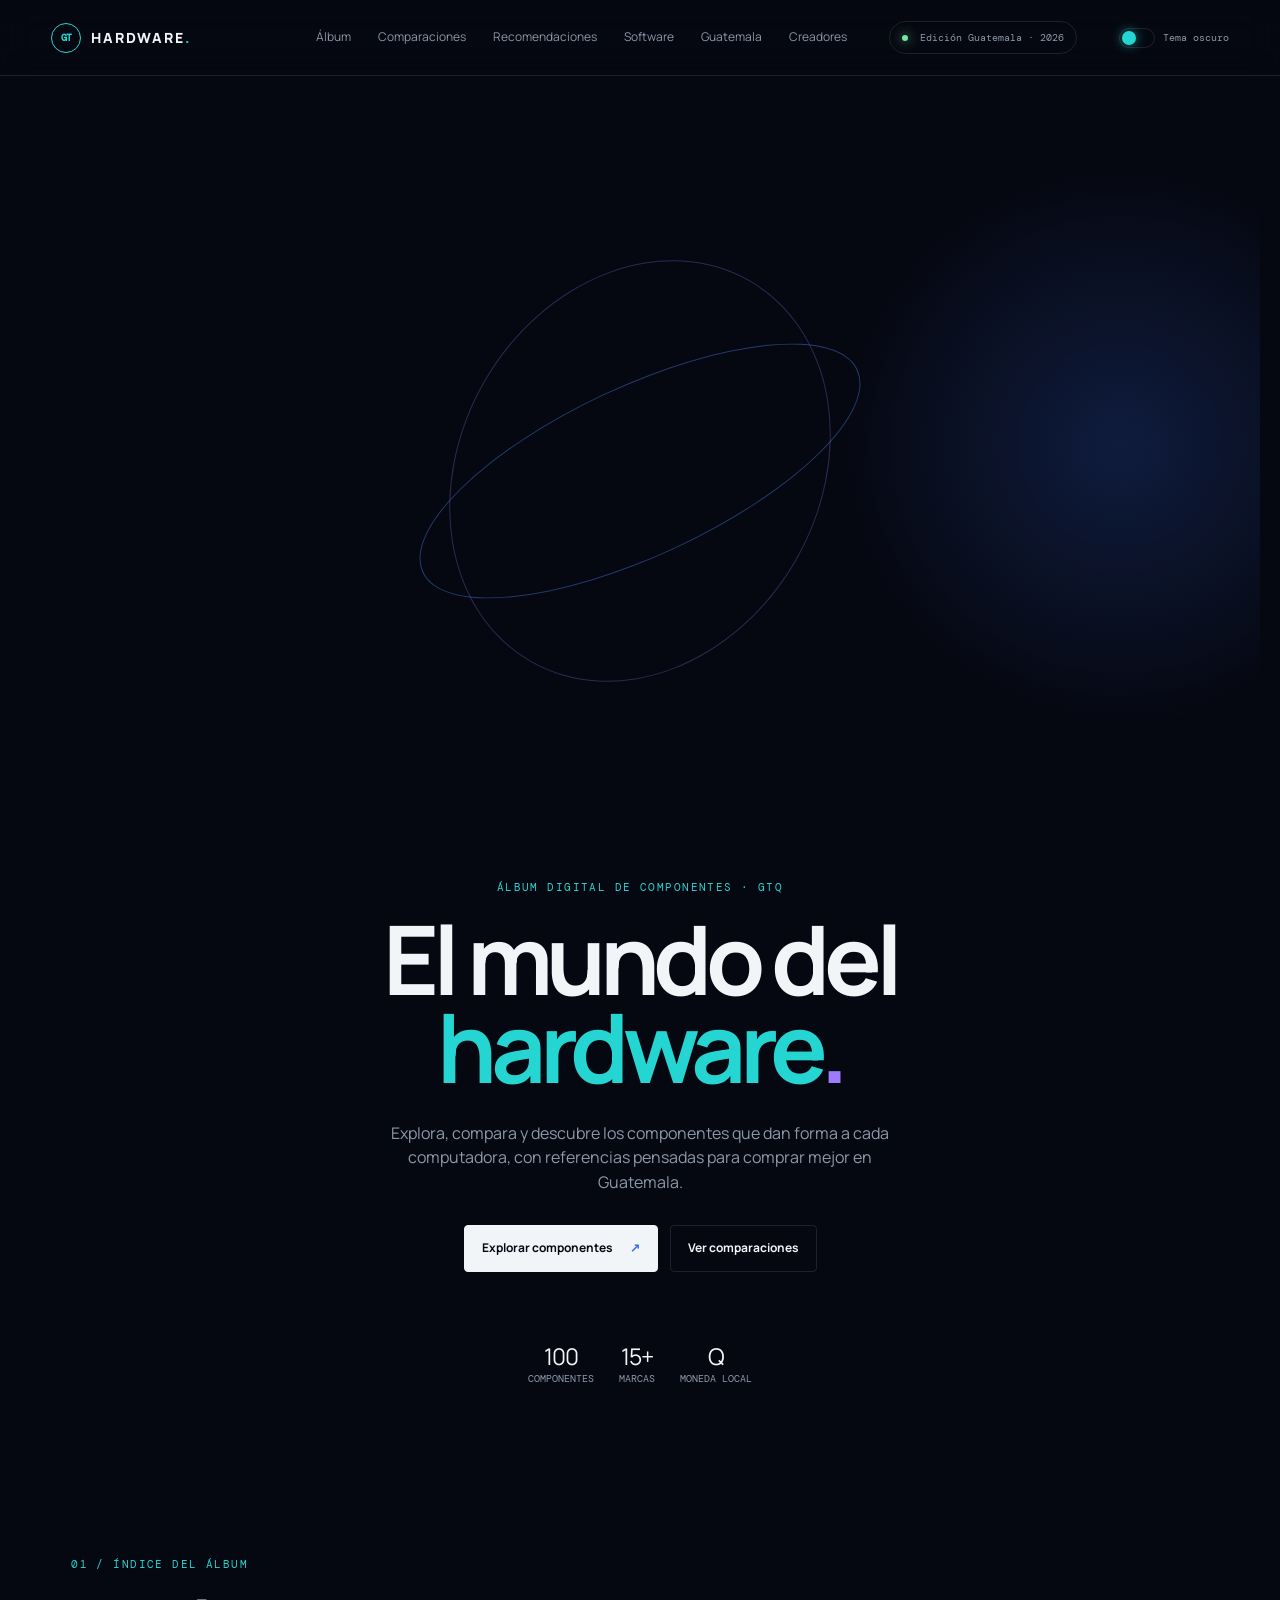
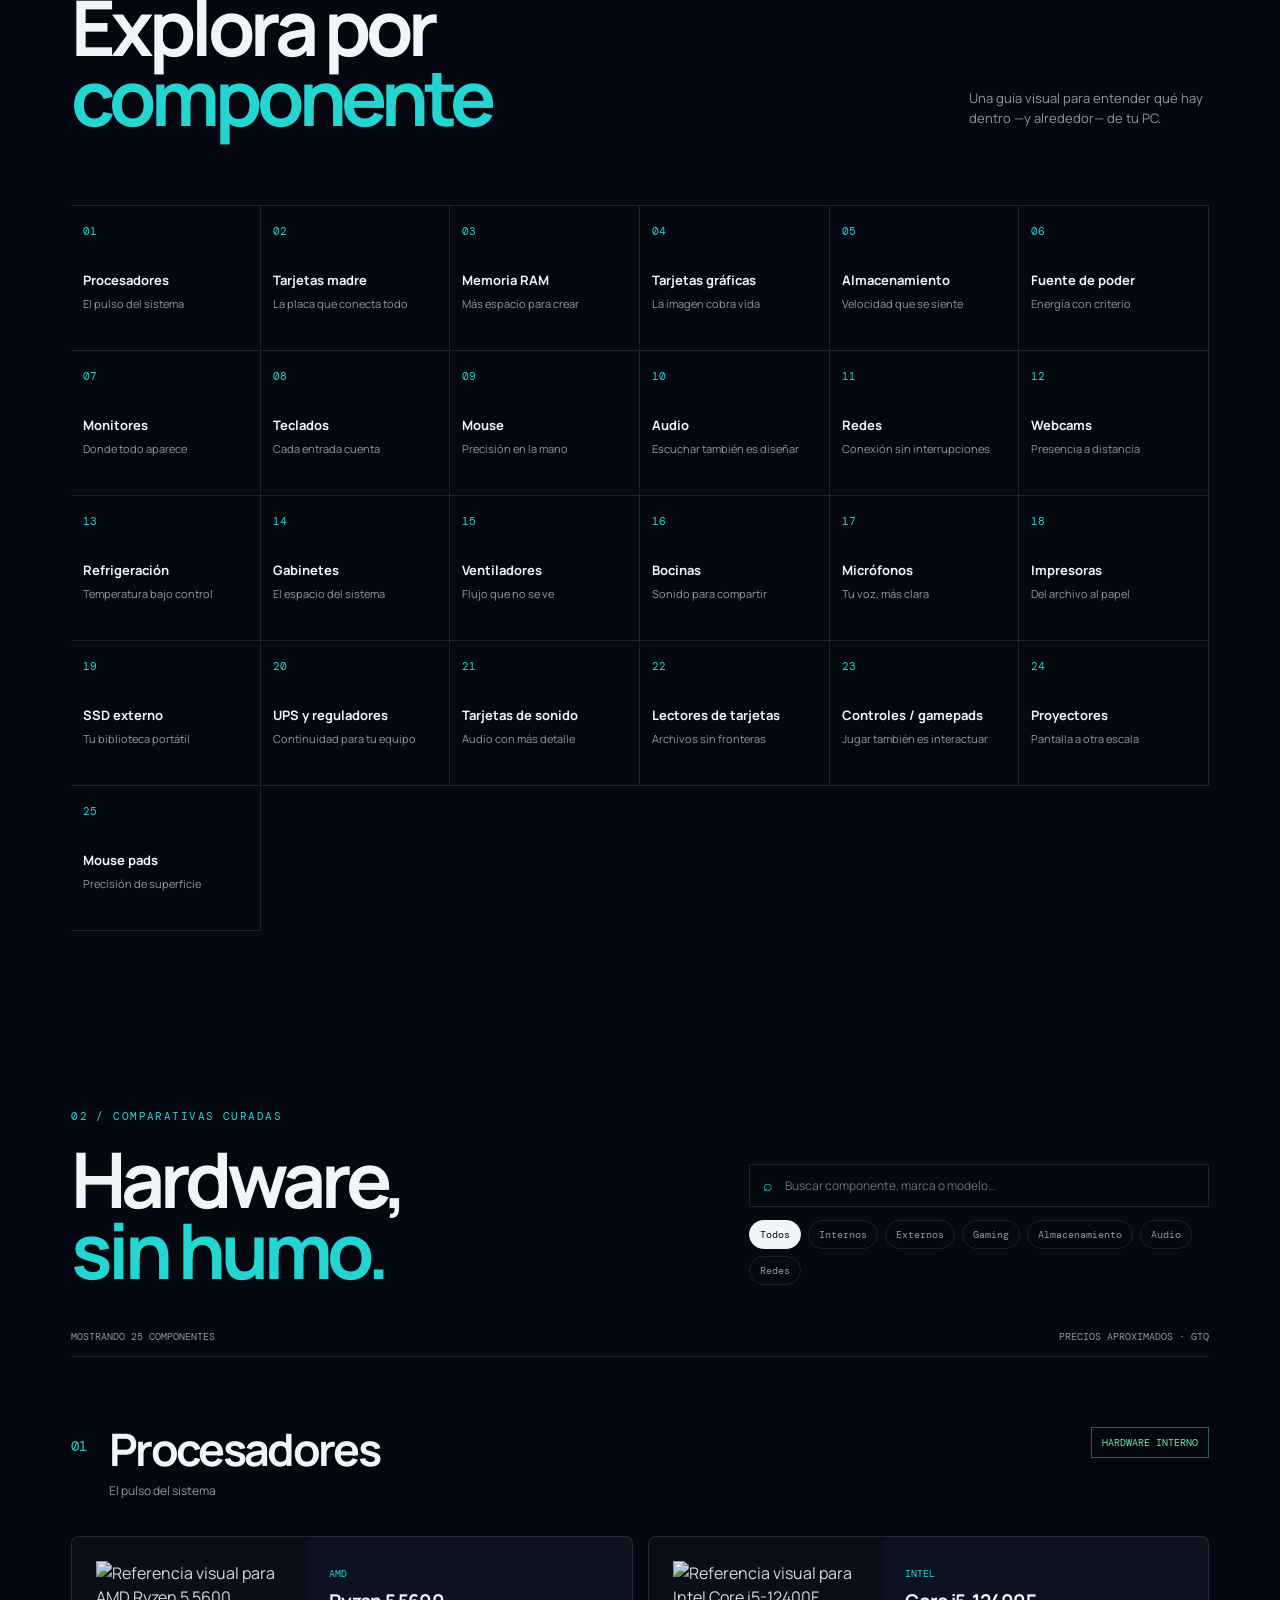
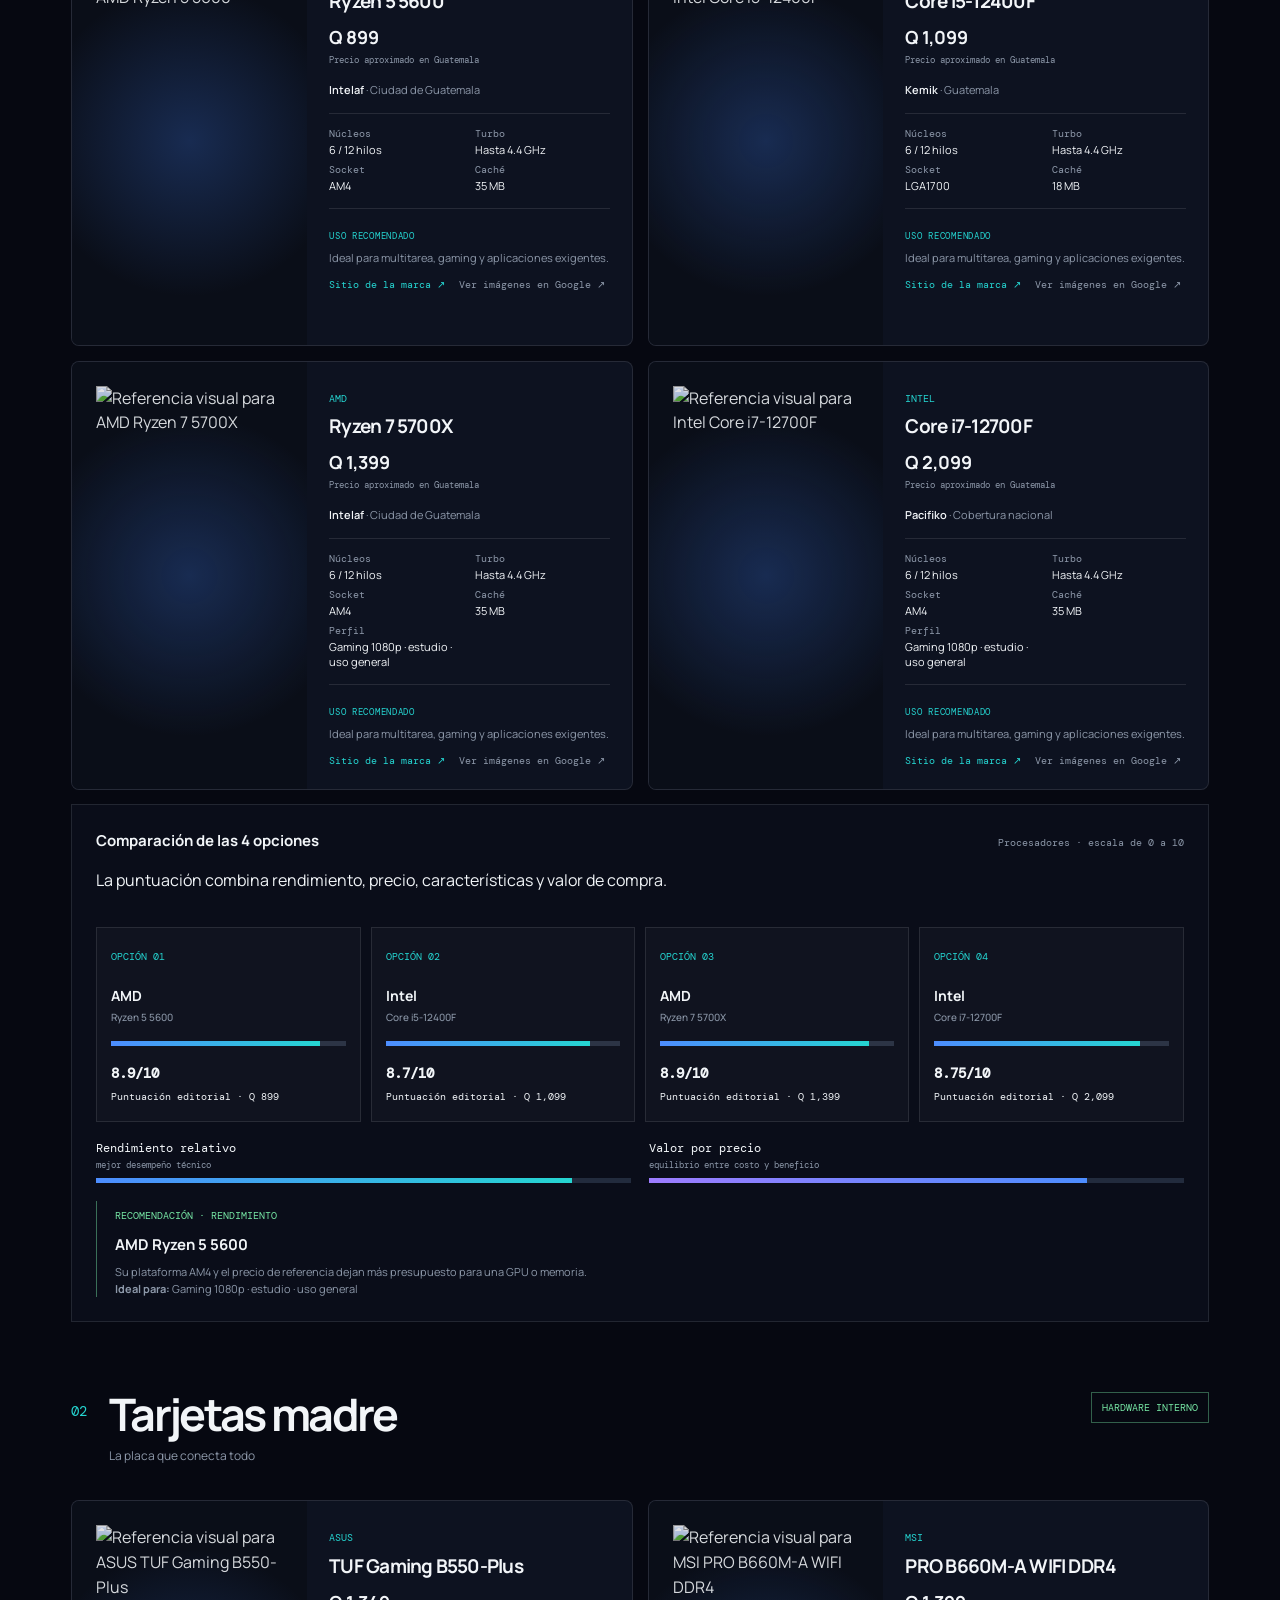
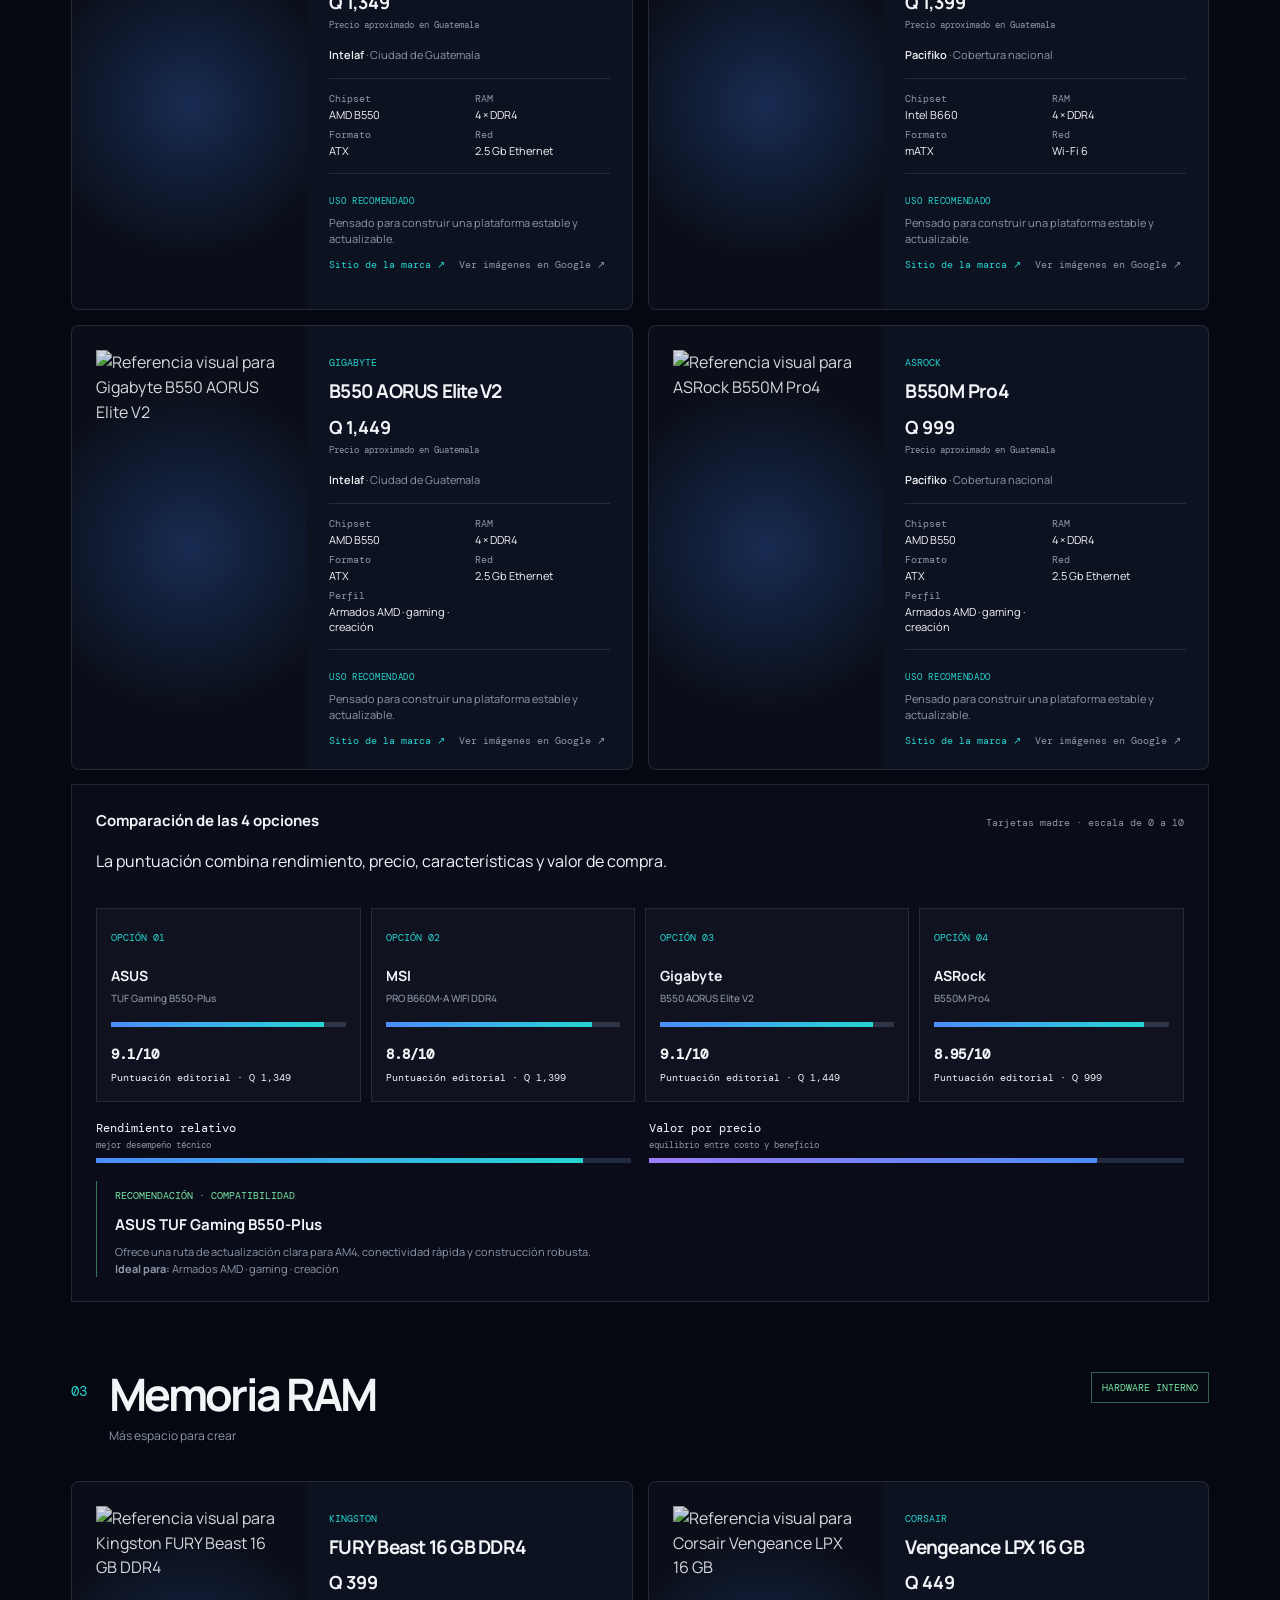
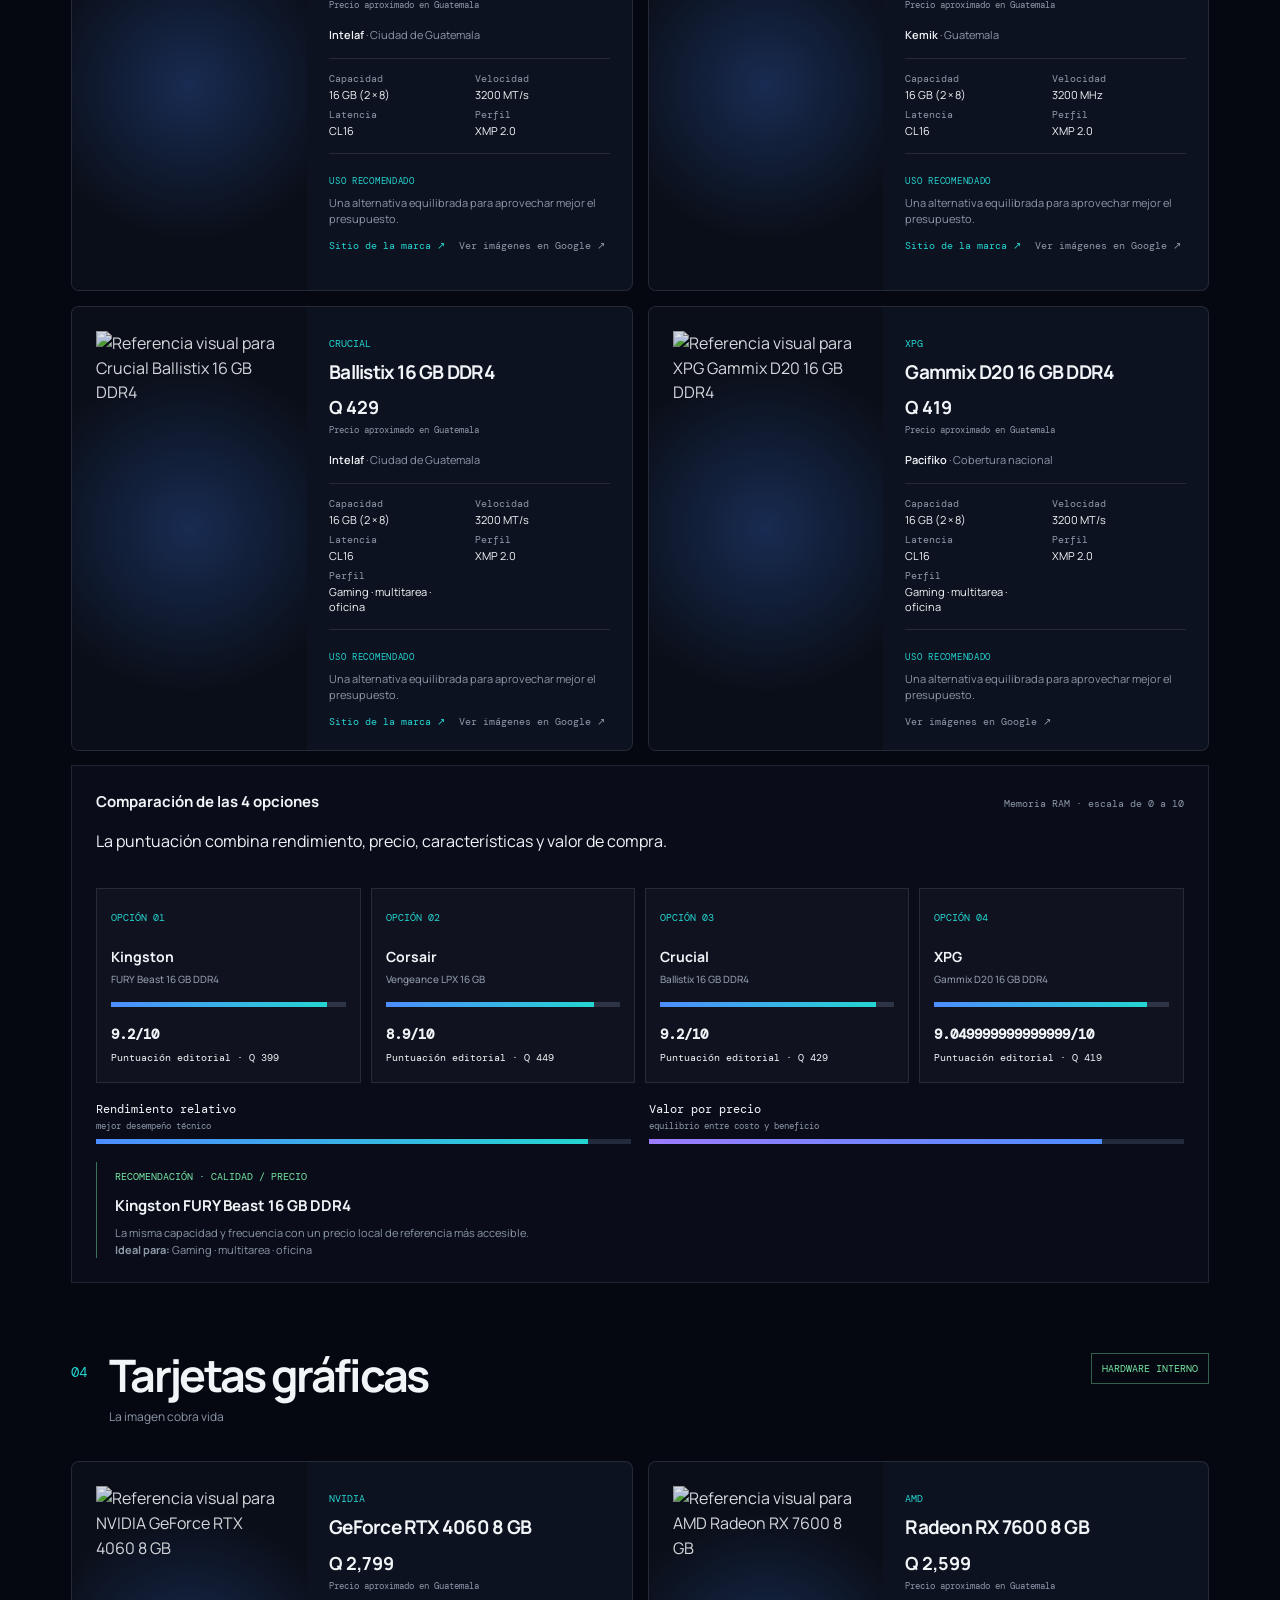
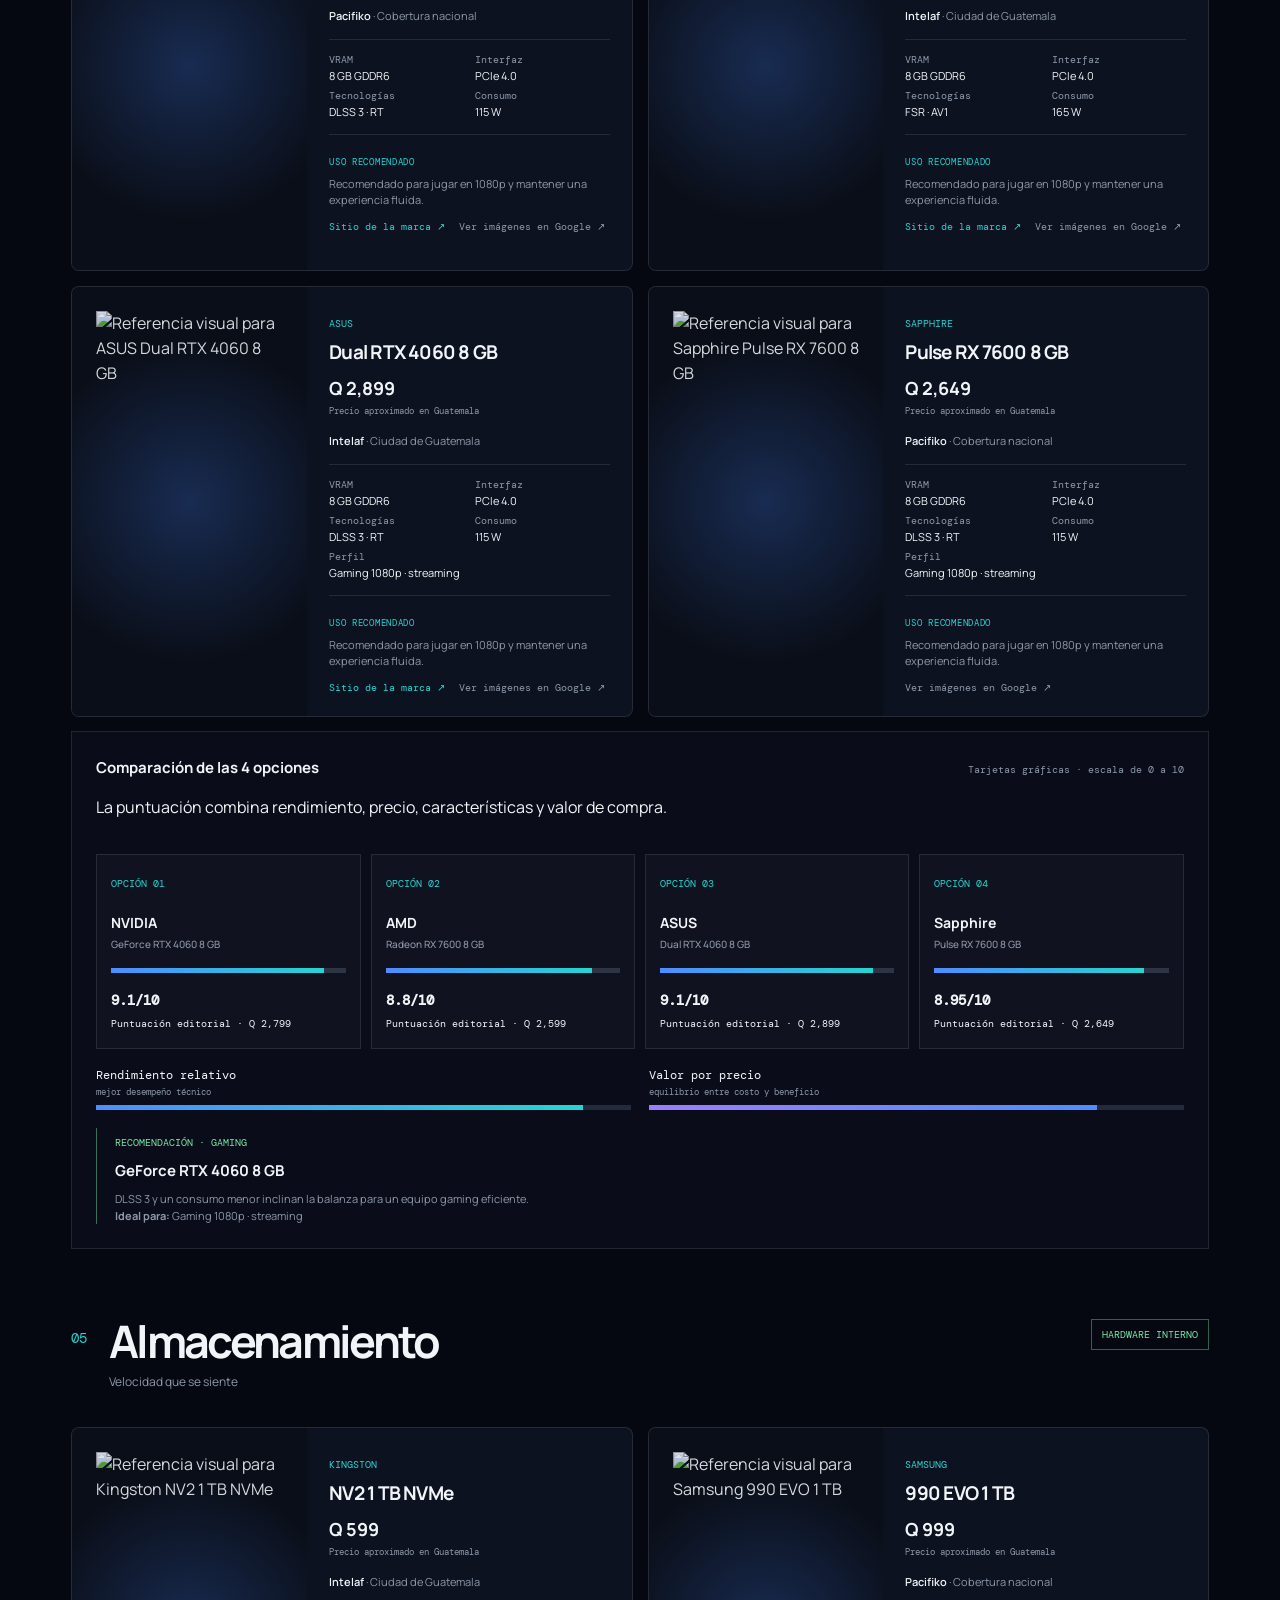
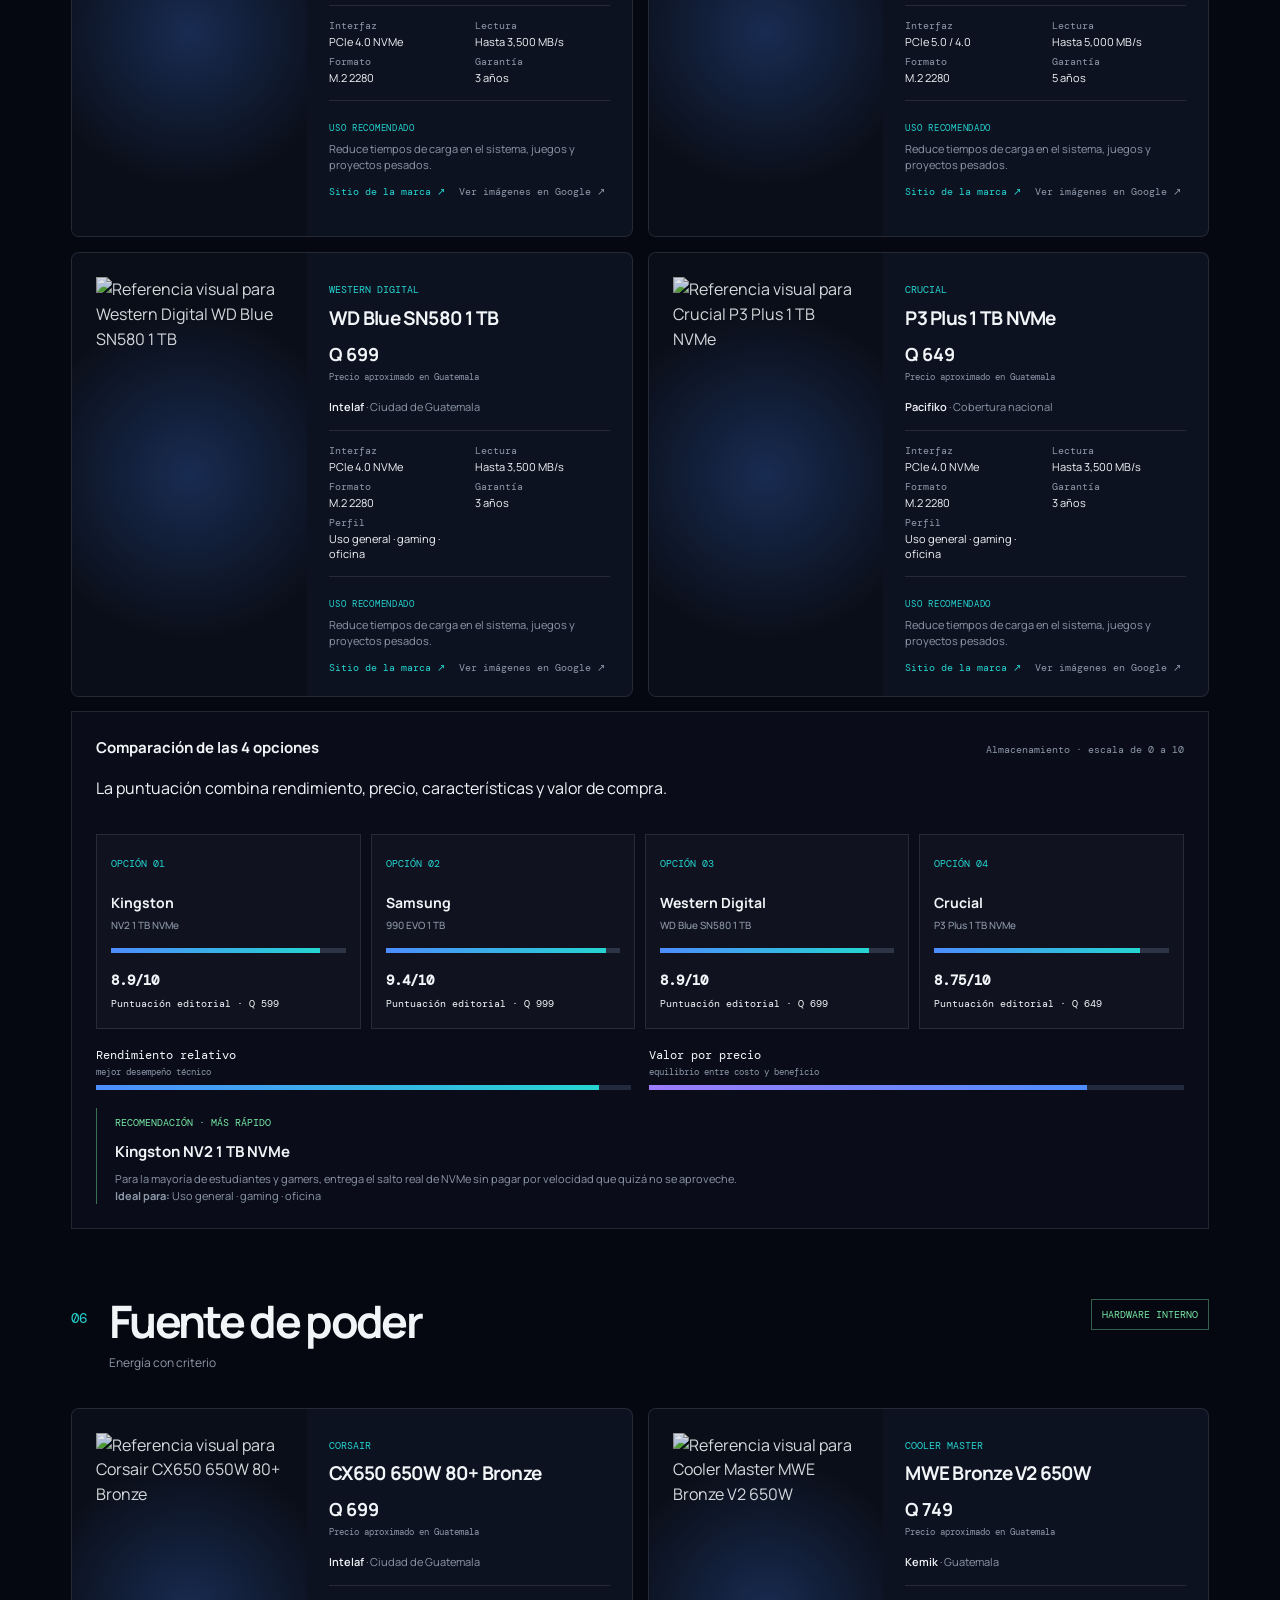
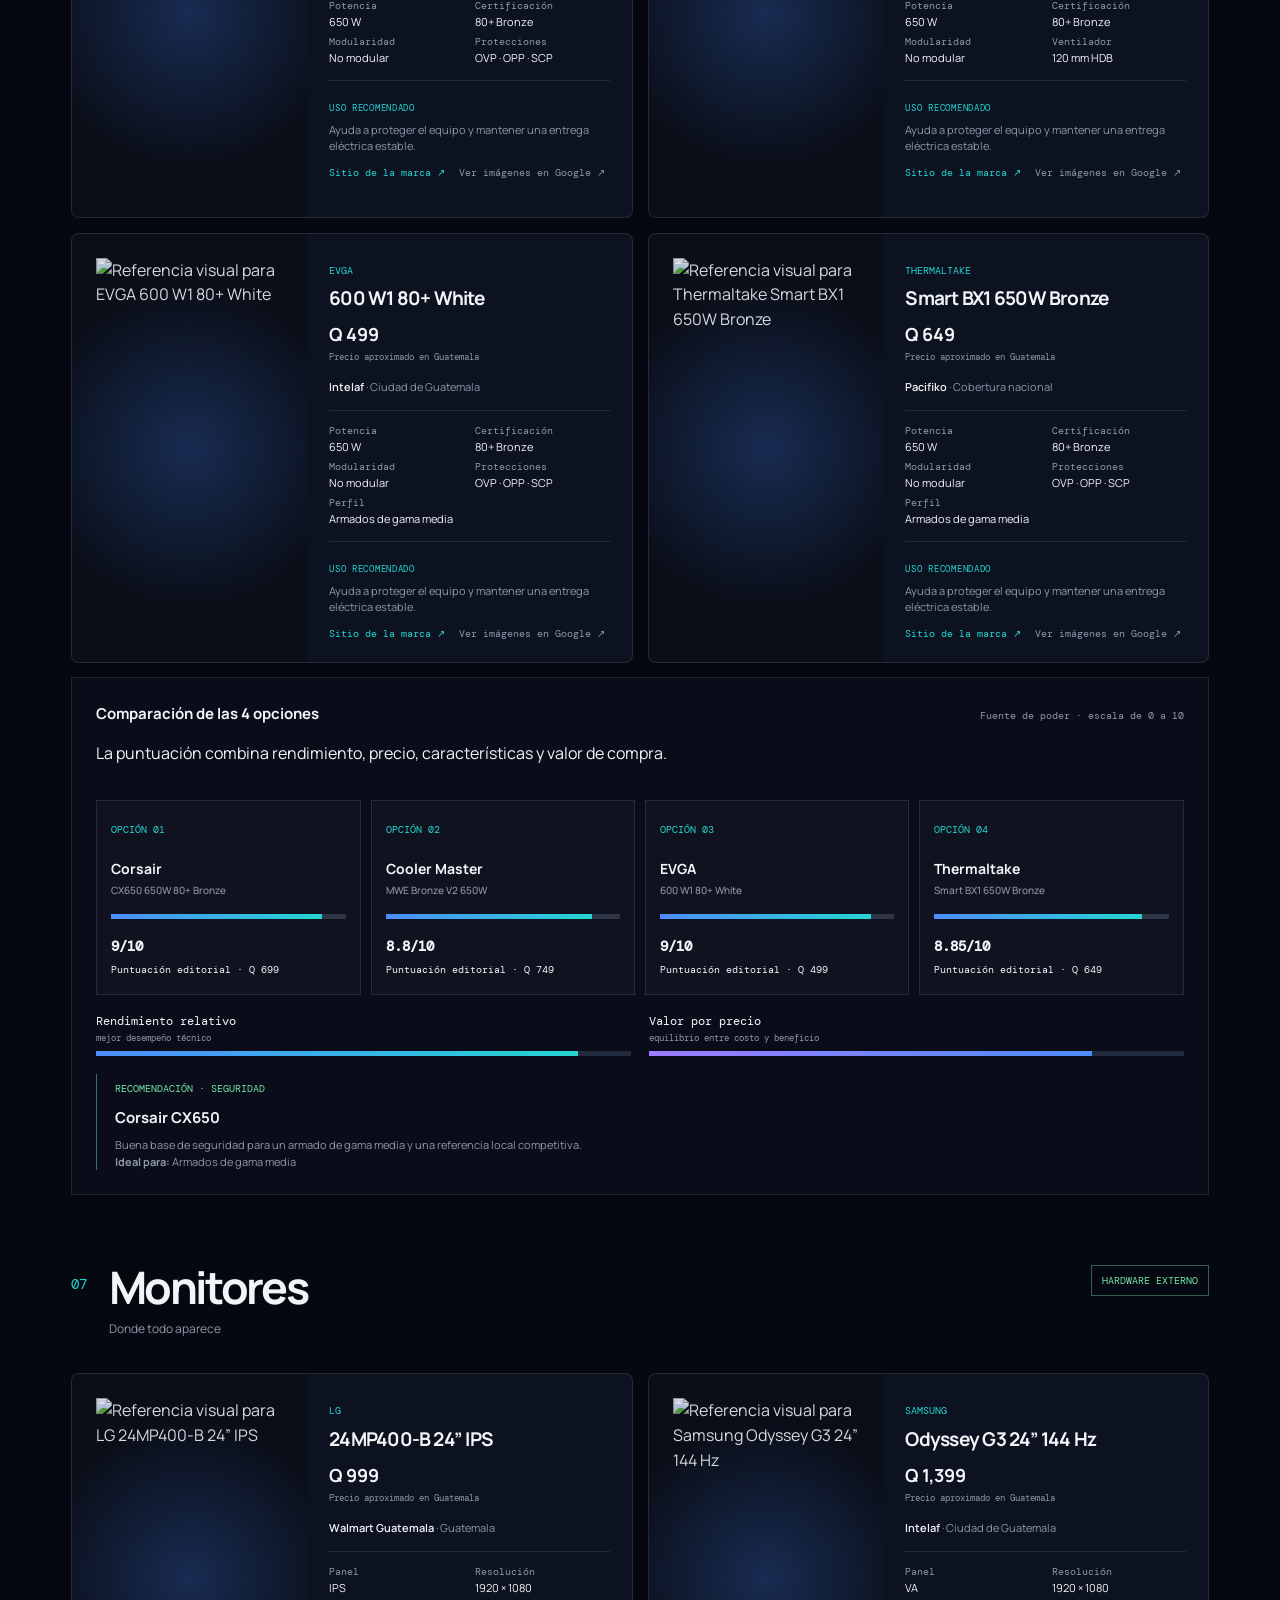
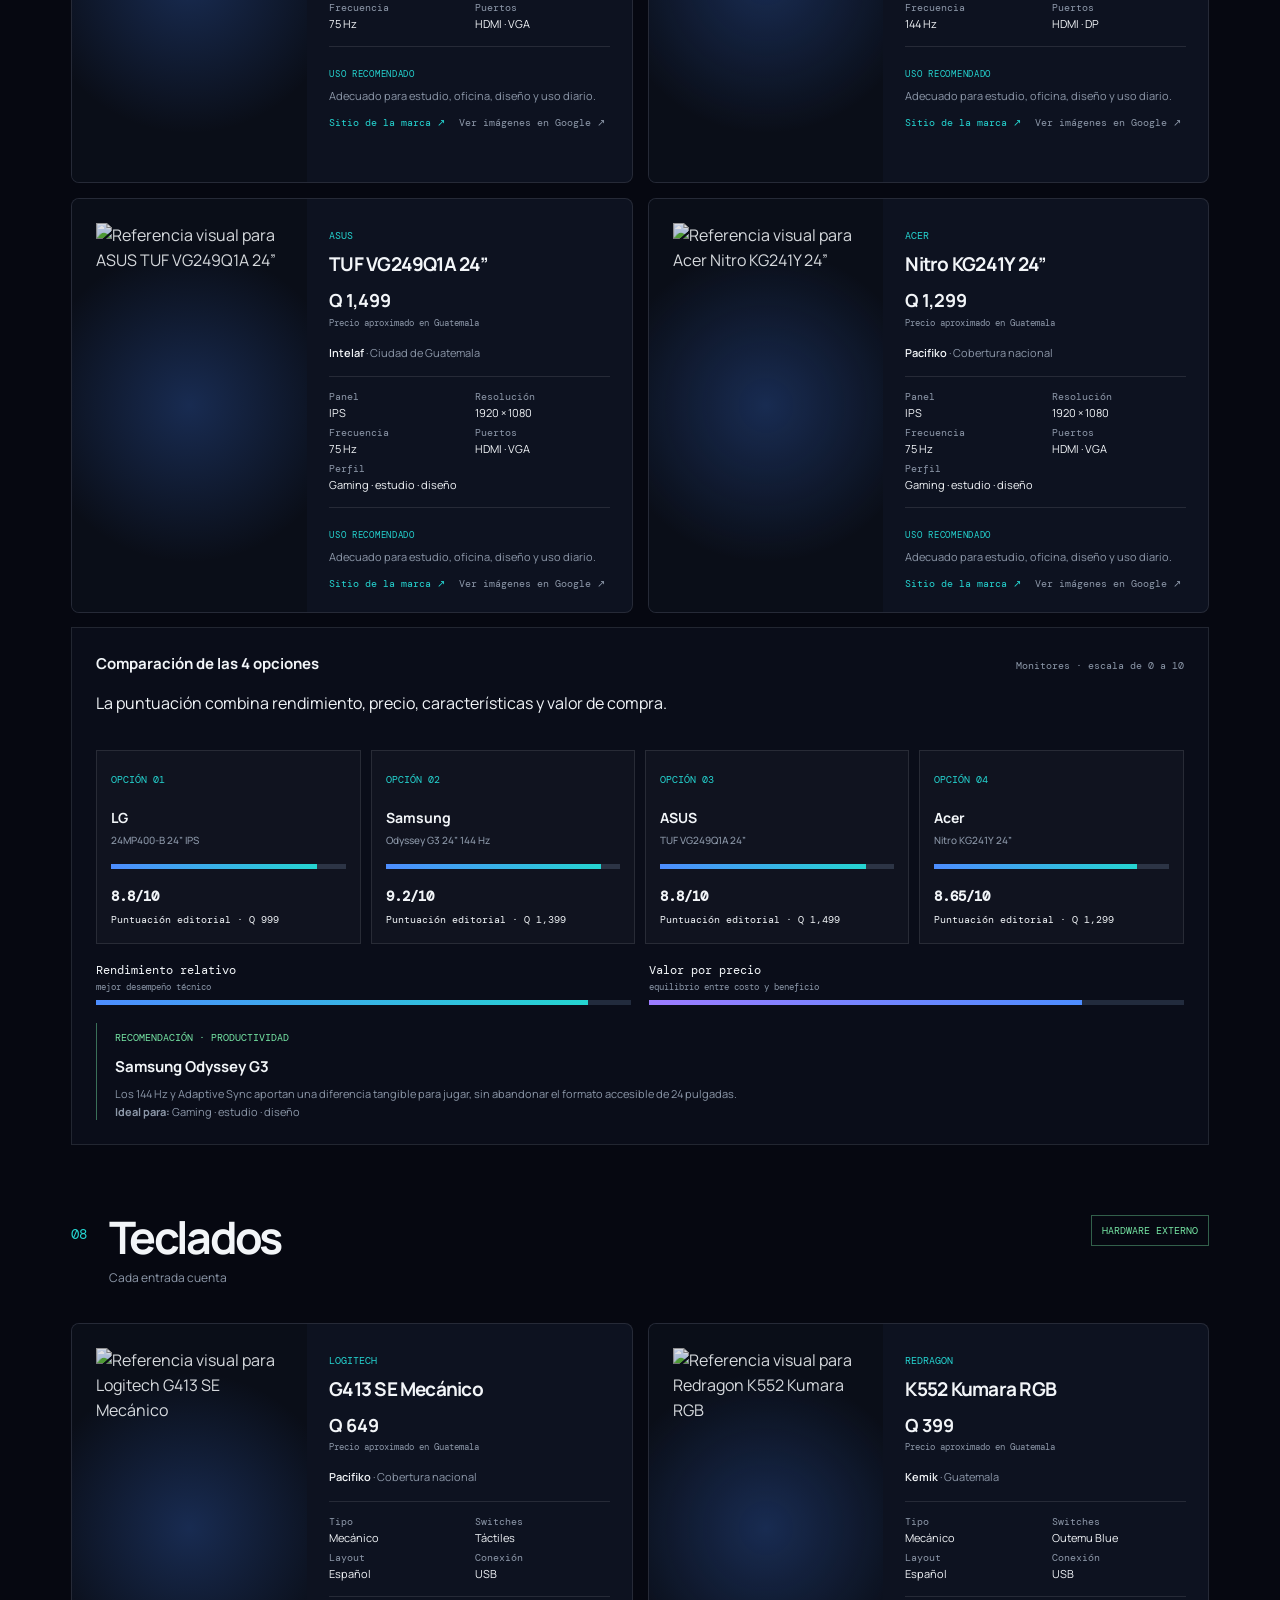
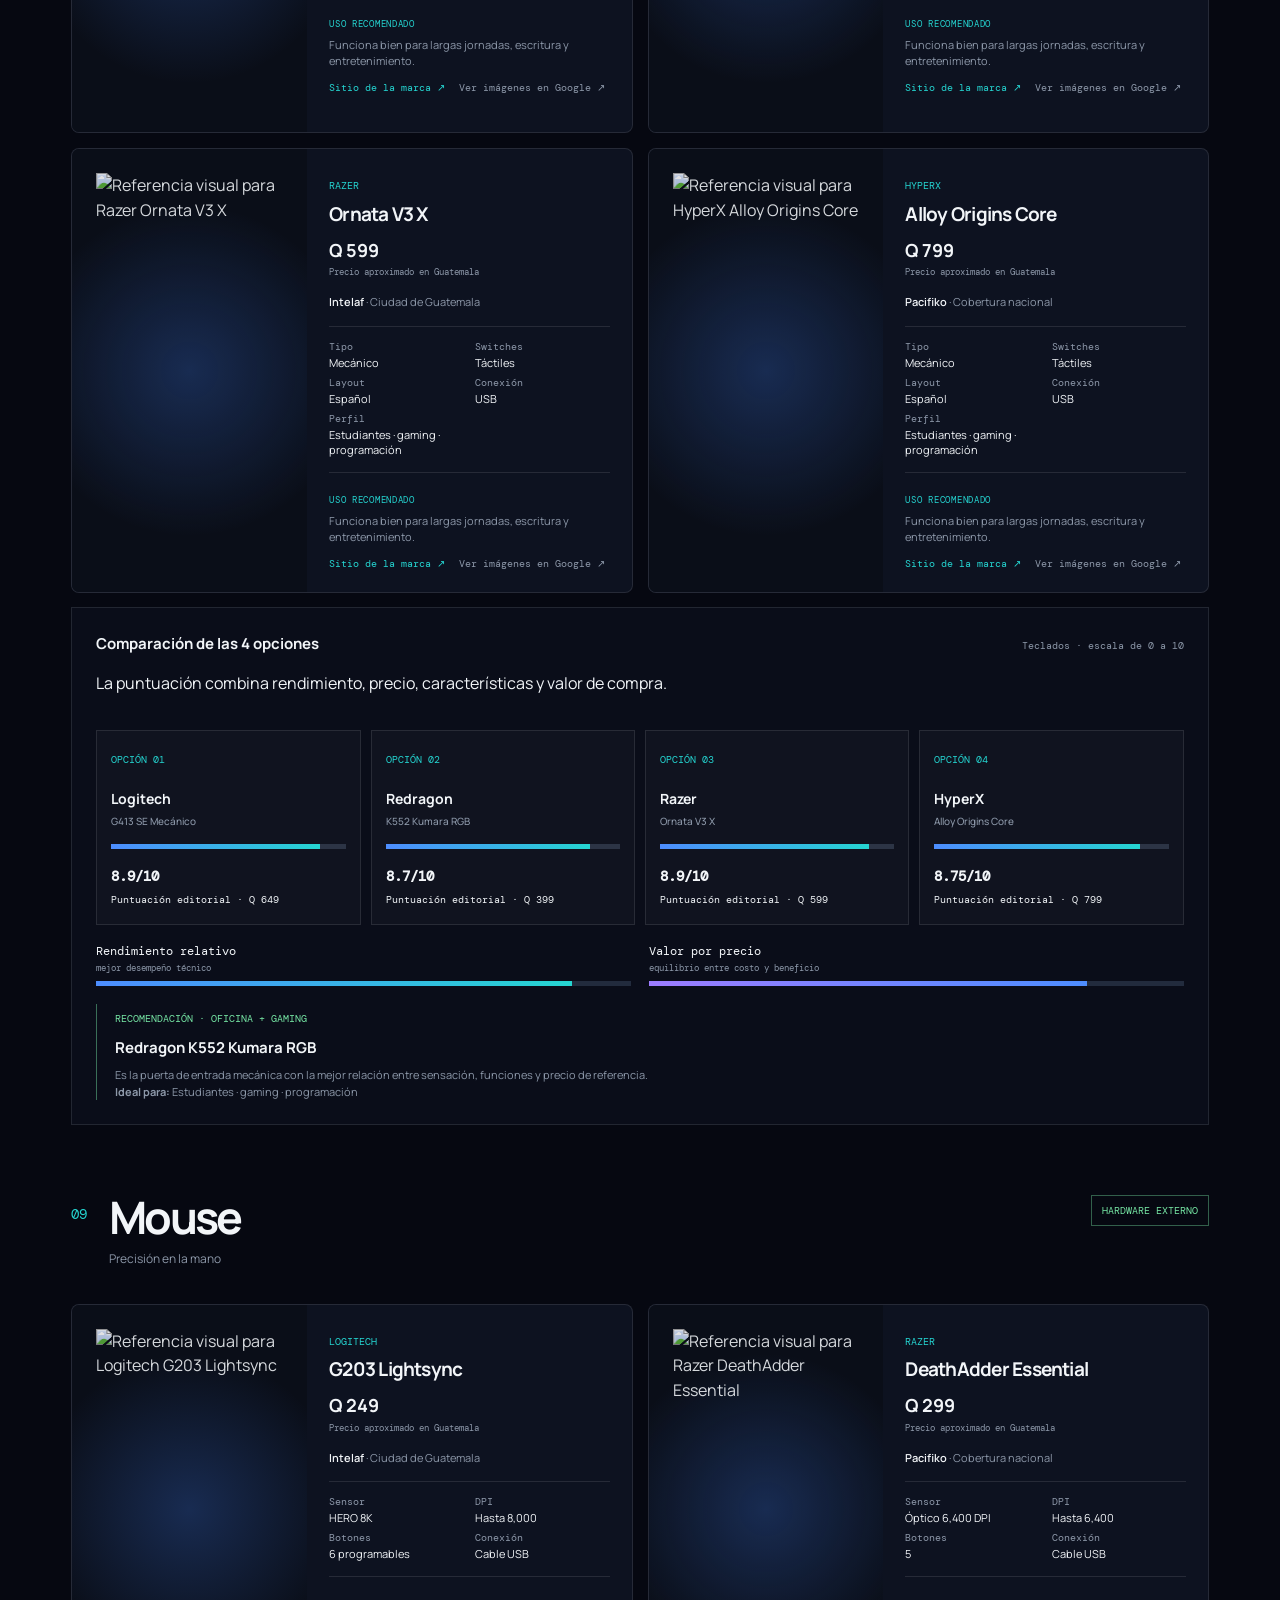
==== index.html @ 9d095ef2 "Initial Hardware GT album" ====
<!doctype html>
<html lang="es-GT">
  <head>
    <meta charset="utf-8" />
    <meta name="viewport" content="width=device-width, initial-scale=1" />
    <meta
      name="description"
      content="Álbum digital de componentes de hardware comparados para el mercado guatemalteco."
    />
    <title>Hardware GT — Álbum digital</title>
    <link rel="preconnect" href="https://fonts.googleapis.com" />
    <link rel="preconnect" href="https://fonts.gstatic.com" crossorigin />
    <link
      href="https://fonts.googleapis.com/css2?family=DM+Mono:wght@400;500&family=Manrope:wght@400;500;600;700;800&display=swap"
      rel="stylesheet"
    />
    <link rel="stylesheet" href="css/styles.css" />
    <link rel="stylesheet" href="css/theme-motion.css" />
    <link rel="stylesheet" href="css/software.css" />
  </head>
  <body>
    <div class="reading-progress" id="reading-progress"></div>
    <header class="site-header">
      <a class="brand" href="#inicio" aria-label="Hardware GT, ir al inicio"
        ><span class="brand-mark">GT</span
        ><span>HARDWARE<span class="brand-accent">.</span></span></a
      >
      <nav class="desktop-nav" aria-label="Navegación principal">
        <a href="#album">Álbum</a><a href="#comparaciones">Comparaciones</a
        ><a href="#recomendaciones">Recomendaciones</a
        ><a href="#software">Software</a><a href="#guatemala">Guatemala</a
        ><a href="#creadores">Creadores</a>
      </nav>
      <button
        class="menu-toggle"
        id="menu-toggle"
        aria-expanded="false"
        aria-controls="mobile-nav"
      >
        Menú <span>☰</span>
      </button>
      <div class="edition-pill">
        <span class="status-dot"></span> Edición Guatemala · 2026
      </div>
      <button
        class="theme-switch"
        id="theme-switch"
        type="button"
        aria-pressed="false"
        aria-label="Cambiar a tema claro"
      >
        <span class="switch-track"><span class="switch-knob"></span></span
        ><span class="switch-label">Tema oscuro</span>
      </button>
    </header>
    <nav class="mobile-nav" id="mobile-nav" aria-label="Navegación móvil">
      <a href="#album">Álbum</a><a href="#comparaciones">Comparaciones</a
      ><a href="#recomendaciones">Recomendaciones</a
      ><a href="#software">Software</a><a href="#guatemala">Guatemala</a
      ><a href="#creadores">Creadores</a>
    </nav>

    <main id="inicio">
      <section class="hero section-shell">
        <div class="hero-copy reveal">
          <p class="eyebrow">Álbum digital de componentes · GTQ</p>
          <h1>
            El mundo del<br /><em>hardware</em><span class="hero-dot">.</span>
          </h1>
          <p class="hero-lede">
            Explora, compara y descubre los componentes que dan forma a cada
            computadora, con referencias pensadas para comprar mejor en
            Guatemala.
          </p>
          <div class="hero-actions">
            <a class="button button-primary" href="#album"
              >Explorar componentes <span>↗</span></a
            ><a class="button button-quiet" href="#comparaciones"
              >Ver comparaciones</a
            >
          </div>
          <div class="hero-meta">
            <span><strong>100</strong> componentes</span
            ><span><strong>15+</strong> marcas</span
            ><span><strong>Q</strong> moneda local</span>
          </div>
        </div>
        <div
          class="hero-visual reveal reveal-delay"
          aria-label="Composición visual de componentes de computadora"
        >
          <div class="orbit orbit-one"></div>
          <div class="orbit orbit-two"></div>
          <div class="laptop-stage">
            <video
              class="laptop-video"
              autoplay
              muted
              loop
              playsinline
              preload="metadata"
              aria-label="Laptop girando en 360 grados"
            >
              <source src="media/laptop-360.mp4" type="video/mp4" />
              Tu navegador no puede reproducir este video.
            </video>
          </div>
          <div class="floating-tag tag-gpu">GPU <b>RTX 4060</b></div>
          <div class="floating-tag tag-cpu">CPU <b>RYZEN 5</b></div>
          <div class="floating-tag tag-ssd">SSD <b>1 TB NVMe</b></div>
          <div class="hero-cross cross-a">+</div>
          <div class="hero-cross cross-b">+</div>
        </div>
      </section>

      <section class="index-section section-shell" id="album">
        <div class="section-heading reveal">
          <div>
            <p class="eyebrow">01 / Índice del álbum</p>
            <h2>Explora por<br /><em>componente</em></h2>
          </div>
          <p class="section-note">
            Una guía visual para entender qué hay dentro —y alrededor— de tu PC.
          </p>
        </div>
        <div class="category-rail" id="category-rail"></div>
      </section>

      <section class="catalog-section section-shell" id="comparaciones">
        <div class="catalog-top reveal">
          <div>
            <p class="eyebrow">02 / Comparativas curadas</p>
            <h2>Hardware,<br /><em>sin humo.</em></h2>
          </div>
          <div class="catalog-tools">
            <label class="search-box"
              ><span>⌕</span
              ><input
                id="search"
                type="search"
                placeholder="Buscar componente, marca o modelo…"
                aria-label="Buscar componente, marca o modelo"
            /></label>
            <div
              class="filter-row"
              id="filters"
              role="group"
              aria-label="Filtrar componentes"
            ></div>
          </div>
        </div>
        <div class="catalog-status">
          <span id="count">Mostrando 12 componentes</span
          ><span>Precios aproximados · GTQ</span>
        </div>
        <div class="component-list" id="component-list"></div>
      </section>

      <section
        class="recommendations-section section-shell"
        id="recomendaciones"
      >
        <div class="section-heading reveal">
          <div>
            <p class="eyebrow">03 / Veredicto editorial</p>
            <h2>Recomendaciones<br /><em>por categoría.</em></h2>
          </div>
          <p class="section-note">
            Una decisión clara después de revisar rendimiento, precio, uso y
            disponibilidad.
          </p>
        </div>
        <div class="recommendation-grid" id="recommendation-grid"></div>
      </section>

      <section class="guatemala-section section-shell" id="guatemala">
        <div class="guatemala-intro reveal">
          <p class="eyebrow">03 / Comprar local</p>
          <h2>Hardware<br />en <em>Guatemala.</em></h2>
          <p>
            El mejor componente no siempre es el más caro. Compara garantía,
            compatibilidad, envío y existencia antes de tomar una decisión.
          </p>
        </div>
        <div class="store-grid">
          <article class="store-card reveal">
            <span class="store-number">01</span>
            <h3>Intelaf</h3>
            <p>Componentes, periféricos y equipo para armado.</p>
            <div>
              <span>Ciudad de Guatemala</span
              ><a
                href="https://www.intelaf.com/"
                target="_blank"
                rel="noreferrer"
                >Visitar tienda ↗</a
              >
            </div>
          </article>
          <article class="store-card reveal reveal-delay">
            <span class="store-number">02</span>
            <h3>Pacifiko</h3>
            <p>Catálogo amplio, opciones de envío nacional y marketplace.</p>
            <div>
              <span>Cobertura nacional</span
              ><a
                href="https://www.pacifiko.com/"
                target="_blank"
                rel="noreferrer"
                >Visitar tienda ↗</a
              >
            </div>
          </article>
          <article class="store-card reveal">
            <span class="store-number">03</span>
            <h3>Kemik</h3>
            <p>Tecnología, accesorios y opciones para oficina o estudio.</p>
            <div>
              <span>Guatemala</span
              ><a href="https://www.kemik.gt/" target="_blank" rel="noreferrer"
                >Visitar tienda ↗</a
              >
            </div>
          </article>
        </div>
        <p class="source-note">
          Nota editorial: los precios y disponibilidad mostrados son referencias
          aproximadas; pueden cambiar según tienda, fecha, garantía y tipo de
          cambio. Confirma la ficha antes de comprar.
        </p>
      </section>

      <section class="featured-section section-shell">
        <div class="section-heading reveal">
          <div>
            <p class="eyebrow">04 / Selección del álbum</p>
            <h2>Lo que<br /><em>recomendamos.</em></h2>
          </div>
          <p class="section-note">
            Ganadores por equilibrio entre rendimiento, precio, características
            y disponibilidad.
          </p>
        </div>
        <div class="featured-grid" id="featured-grid"></div>
      </section>
      <section class="software-section section-shell" id="software">
        <div class="section-heading reveal">
          <div>
            <p class="eyebrow">05 / La capa invisible</p>
            <h2>Software que<br /><em>hace posible.</em></h2>
          </div>
          <p class="section-note">
            El hardware es el cuerpo. El software define lo que puedes crear con
            él.
          </p>
        </div>
        <div class="software-grid" id="software-grid"></div>
      </section>

      <section class="lesson-section section-shell">
        <div class="lesson-card reveal">
          <div>
            <p class="eyebrow">06 / Cierre de edición</p>
            <h2>¿Qué<br /><em>aprendimos?</em></h2>
          </div>
          <div class="lesson-copy">
            <p>
              Elegir hardware es construir un sistema, no coleccionar
              especificaciones. Un procesador potente necesita una placa
              compatible; una GPU necesita una fuente que la sostenga; un SSD
              rápido necesita una ruta que no lo limite.
            </p>
            <p>
              Tu mejor compra depende del uso, el presupuesto, la garantía y lo
              que realmente está disponible en Guatemala.
            </p>
            <a href="#album" class="text-link"
              >Volver a explorar <span>↗</span></a
            >
          </div>
        </div>
      </section>

      <section class="creators-section section-shell" id="creadores">
        <div class="creators-heading reveal">
          <p class="eyebrow">07 / Proyecto académico</p>
          <h2>Creadores<br /><em>del álbum.</em></h2>
          <p>
            Dos espacios listos para personalizar con la información del equipo.
          </p>
        </div>
        <div class="creator-grid">
          <article class="creator-card reveal">
            <div class="creator-avatar">01</div>
            <div class="creator-info">
              <span>CREADOR 01</span>
              <h3>Nombre del estudiante</h3>
              <p>♧ Carné: XXXXXXXX</p>
              <p>⌁ Carrera: XXXXXXXX</p>
              <p>⌂ Universidad: XXXXXXXX</p>
            </div>
          </article>
          <article class="creator-card reveal reveal-delay">
            <div class="creator-avatar">02</div>
            <div class="creator-info">
              <span>CREADOR 02</span>
              <h3>Nombre del estudiante</h3>
              <p>♧ Carné: XXXXXXXX</p>
              <p>⌁ Carrera: XXXXXXXX</p>
              <p>⌂ Universidad: XXXXXXXX</p>
            </div>
          </article>
        </div>
      </section>
    </main>
    <footer class="site-footer">
      <div class="footer-brand">
        <a class="brand" href="#inicio"
          ><span class="brand-mark">GT</span
          ><span>HARDWARE<span class="brand-accent">.</span></span></a
        >
        <p>Álbum Digital de Componentes de Hardware</p>
      </div>
      <div class="footer-meta">
        <span>Proyecto académico · Guatemala · 2026</span
        ><span>Precios sujetos a cambio · Fuentes enlazadas en cada ficha</span>
      </div>
    </footer>
    <button class="to-top" id="to-top" aria-label="Volver al inicio">↑</button>
    <script src="js/catalog-extra.js"></script>
    <script src="js/app.js"></script>
  </body>
</html>
---- css/styles.css ----
:root {
  --bg: #060811;
  --surface: #0d1220;
  --surface-2: #121a2b;
  --line: rgba(255, 255, 255, 0.1);
  --text: #f2f5f8;
  --muted: #8d98a9;
  --blue: #4d8dff;
  --cyan: #25d5d1;
  --violet: #9d7cff;
  --green: #76e6a4;
  --max: 1240px;
  --sans: "Manrope", Arial, sans-serif;
  --mono: "DM Mono", monospace;
}
* {
  box-sizing: border-box;
}
html {
  scroll-behavior: smooth;
}
body {
  margin: 0;
  background: var(--bg);
  color: var(--text);
  font-family: var(--sans);
  line-height: 1.55;
  overflow-x: hidden;
}
body:before {
  content: "";
  position: fixed;
  inset: 0;
  pointer-events: none;
  opacity: 0.22;
  background-image:
    linear-gradient(rgba(255, 255, 255, 0.035) 1px, transparent 1px),
    linear-gradient(90deg, rgba(255, 255, 255, 0.035) 1px, transparent 1px);
  background-size: 72px 72px;
  mask-image: linear-gradient(to bottom, black, transparent 85%);
  z-index: -1;
}
.reading-progress {
  position: fixed;
  top: 0;
  left: 0;
  height: 3px;
  background: linear-gradient(90deg, var(--cyan), var(--blue), var(--violet));
  z-index: 20;
  width: 0;
}
.site-header {
  height: 76px;
  display: flex;
  align-items: center;
  gap: 42px;
  padding: 0 4vw;
  border-bottom: 1px solid var(--line);
  background: rgba(6, 8, 17, 0.75);
  backdrop-filter: blur(18px);
  position: sticky;
  top: 0;
  z-index: 10;
}
.brand {
  align-items: center;
  color: var(--text);
  display: flex;
  gap: 10px;
  text-decoration: none;
  font-weight: 800;
  font-size: 14px;
  letter-spacing: 0.13em;
}
.brand-mark {
  display: grid;
  place-items: center;
  width: 30px;
  height: 30px;
  border-radius: 50%;
  border: 1px solid var(--cyan);
  color: var(--cyan);
  font-family: var(--mono);
  font-size: 10px;
  letter-spacing: -0.08em;
}
.brand-accent {
  color: var(--cyan);
}
.desktop-nav {
  display: flex;
  gap: 27px;
  margin-left: auto;
}
.desktop-nav a,
.mobile-nav a {
  color: var(--muted);
  font-size: 12px;
  text-decoration: none;
  transition: color 0.2s;
}
.desktop-nav a:hover,
.mobile-nav a:hover {
  color: var(--text);
}
.edition-pill {
  border: 1px solid var(--line);
  border-radius: 99px;
  color: var(--muted);
  font-family: var(--mono);
  font-size: 10px;
  padding: 8px 12px;
}
.status-dot {
  display: inline-block;
  width: 6px;
  height: 6px;
  border-radius: 50%;
  background: var(--green);
  box-shadow: 0 0 12px var(--green);
  margin-right: 6px;
}
.menu-toggle,
.mobile-nav {
  display: none;
}
.section-shell {
  max-width: var(--max);
  margin: auto;
  padding-left: 4vw;
  padding-right: 4vw;
}
.hero {
  min-height: calc(100vh - 76px);
  display: grid;
  grid-template-columns: 1fr 1fr;
  align-items: center;
  gap: 30px;
  padding-top: 70px;
  padding-bottom: 75px;
  position: relative;
}
.hero:after {
  content: "";
  position: absolute;
  width: 600px;
  height: 600px;
  background: radial-gradient(circle, rgba(45, 93, 205, 0.24), transparent 67%);
  right: -160px;
  top: 5%;
  z-index: -1;
}
.eyebrow {
  color: var(--cyan);
  font: 11px var(--mono);
  letter-spacing: 0.13em;
  text-transform: uppercase;
  margin: 0 0 21px;
}
.hero h1,
h2 {
  font-size: clamp(3.5rem, 7.5vw, 7.8rem);
  line-height: 0.92;
  letter-spacing: -0.065em;
  margin: 0;
  font-weight: 700;
}
.hero h1 em,
h2 em {
  font-style: normal;
  color: var(--cyan);
}
.hero-dot {
  color: var(--violet);
}
.hero-lede {
  max-width: 510px;
  color: var(--muted);
  font-size: 16px;
  margin: 29px 0 30px;
}
.hero-actions {
  display: flex;
  gap: 12px;
  align-items: center;
}
.button {
  border: 1px solid var(--line);
  border-radius: 4px;
  padding: 13px 17px;
  text-decoration: none;
  font-size: 12px;
  font-weight: 700;
  transition:
    transform 0.2s,
    border-color 0.2s,
    background 0.2s;
}
.button:hover {
  transform: translateY(-2px);
}
.button-primary {
  background: var(--text);
  color: var(--bg);
  border-color: var(--text);
}
.button-primary span {
  color: #3871e8;
  margin-left: 15px;
}
.button-quiet {
  color: var(--text);
  background: transparent;
}
.button-quiet:hover {
  border-color: var(--cyan);
}
.hero-meta {
  display: flex;
  gap: 25px;
  margin-top: 68px;
  color: var(--muted);
  font: 10px var(--mono);
  text-transform: uppercase;
}
.hero-meta strong {
  display: block;
  color: var(--text);
  font: 23px var(--sans);
  letter-spacing: -0.04em;
  text-transform: none;
}
.hero-visual {
  height: 530px;
  position: relative;
  display: grid;
  place-items: center;
}
.hero-chip {
  height: 280px;
  width: 280px;
  border-radius: 50%;
  position: relative;
  display: grid;
  place-items: center;
  background: radial-gradient(
    circle at 35% 25%,
    #45577d,
    #101827 45%,
    #090c15 72%
  );
  border: 1px solid rgba(120, 170, 255, 0.5);
  box-shadow:
    0 0 0 16px rgba(65, 117, 214, 0.06),
    0 0 80px rgba(33, 113, 255, 0.25),
    inset 0 0 50px rgba(0, 0, 0, 0.8);
  transform: rotate(-12deg);
}
.hero-chip:before,
.hero-chip:after {
  content: "";
  position: absolute;
  inset: 20px;
  border: 1px solid rgba(112, 191, 255, 0.27);
  border-radius: inherit;
}
.hero-chip:after {
  inset: 36px;
  border-color: rgba(157, 124, 255, 0.32);
}
.chip-line {
  height: 102px;
  width: 102px;
  border: 1px solid var(--cyan);
  background: linear-gradient(
    135deg,
    rgba(37, 213, 209, 0.38),
    rgba(68, 84, 180, 0.1)
  );
  box-shadow: 0 0 30px rgba(37, 213, 209, 0.35);
  transform: rotate(45deg);
  position: absolute;
}
.chip-label,
.chip-code {
  position: absolute;
  font: 9px var(--mono);
  z-index: 1;
  color: #d9e6f6;
  letter-spacing: 0.12em;
}
.chip-label {
  top: 82px;
  left: 83px;
}
.chip-code {
  bottom: 62px;
  right: 68px;
  color: var(--cyan);
  transform: rotate(0);
}
.orbit {
  position: absolute;
  border: 1px solid rgba(75, 141, 255, 0.4);
  border-radius: 50%;
  transform: rotate(-25deg);
}
.orbit-one {
  width: 480px;
  height: 170px;
}
.orbit-two {
  width: 360px;
  height: 440px;
  transform: rotate(30deg);
  border-color: rgba(157, 124, 255, 0.28);
}
.floating-tag {
  position: absolute;
  border: 1px solid var(--line);
  background: rgba(13, 18, 32, 0.85);
  padding: 10px 12px;
  color: var(--muted);
  font: 9px var(--mono);
  letter-spacing: 0.05em;
  box-shadow: 0 10px 30px rgba(0, 0, 0, 0.3);
}
.floating-tag b {
  color: var(--text);
  font-weight: 500;
  display: block;
  margin-top: 4px;
}
.tag-gpu {
  top: 20%;
  right: 3%;
}
.tag-cpu {
  bottom: 17%;
  left: 8%;
}
.tag-ssd {
  bottom: 12%;
  right: 16%;
}
.hero-cross {
  position: absolute;
  color: var(--cyan);
  font-size: 25px;
  font-weight: 200;
}
.cross-a {
  top: 13%;
  left: 15%;
}
.cross-b {
  bottom: 22%;
  right: 2%;
}
.index-section {
  padding-top: 106px;
  padding-bottom: 100px;
}
.section-heading,
.catalog-top {
  display: flex;
  justify-content: space-between;
  align-items: end;
  gap: 40px;
}
.section-heading h2,
.catalog-top h2 {
  font-size: clamp(3rem, 6vw, 6.5rem);
}
.section-note {
  color: var(--muted);
  max-width: 240px;
  font-size: 13px;
  margin: 0 0 5px;
}
.category-rail {
  display: grid;
  grid-template-columns: repeat(6, 1fr);
  border-top: 1px solid var(--line);
  margin-top: 72px;
}
.category-link {
  min-height: 145px;
  padding: 18px 14px 12px 0;
  border-bottom: 1px solid var(--line);
  border-right: 1px solid var(--line);
  text-decoration: none;
  color: var(--text);
  transition: background 0.2s;
  padding-left: 12px;
}
.category-link:hover {
  background: rgba(77, 141, 255, 0.08);
}
.category-link span {
  display: block;
  color: var(--cyan);
  font: 11px var(--mono);
  margin-bottom: 32px;
}
.category-link strong {
  display: block;
  font-size: 13px;
}
.category-link small {
  display: block;
  color: var(--muted);
  font-size: 11px;
  margin-top: 5px;
}
.catalog-section {
  padding-top: 78px;
  padding-bottom: 112px;
}
.catalog-tools {
  width: min(100%, 460px);
}
.search-box {
  height: 43px;
  border: 1px solid var(--line);
  display: flex;
  align-items: center;
  padding: 0 13px;
  color: var(--cyan);
  gap: 10px;
}
.search-box input {
  flex: 1;
  background: none;
  border: 0;
  outline: 0;
  color: var(--text);
  font: 12px var(--sans);
}
.search-box input::placeholder {
  color: #667284;
}
.filter-row {
  display: flex;
  flex-wrap: wrap;
  gap: 7px;
  margin-top: 13px;
}
.filter-btn {
  background: none;
  border: 1px solid var(--line);
  color: var(--muted);
  padding: 7px 10px;
  border-radius: 99px;
  font: 10px var(--mono);
  cursor: pointer;
}
.filter-btn.active,
.filter-btn:hover {
  background: var(--text);
  border-color: var(--text);
  color: var(--bg);
}
.catalog-status {
  display: flex;
  justify-content: space-between;
  color: var(--muted);
  font: 10px var(--mono);
  border-bottom: 1px solid var(--line);
  padding: 45px 0 13px;
  text-transform: uppercase;
}
.component-list {
  display: flex;
  flex-direction: column;
}
.component-section {
  padding: 70px 0 0;
  scroll-margin-top: 90px;
}
.component-header {
  display: flex;
  justify-content: space-between;
  align-items: start;
  margin-bottom: 35px;
}
.component-title {
  display: flex;
  gap: 22px;
  align-items: start;
}
.component-number {
  font: 14px var(--mono);
  color: var(--cyan);
  padding-top: 10px;
}
.component-title h3 {
  font-size: clamp(2rem, 3.5vw, 4rem);
  letter-spacing: -0.06em;
  line-height: 1;
  margin: 0;
}
.component-title p {
  font-size: 12px;
  color: var(--muted);
  margin: 10px 0 0;
}
.component-flag {
  font: 10px var(--mono);
  color: var(--green);
  border: 1px solid rgba(118, 230, 164, 0.4);
  padding: 8px 10px;
}
.product-grid {
  display: grid;
  grid-template-columns: 1fr 1fr;
  gap: 15px;
  position: relative;
}
.product-card {
  display: grid;
  grid-template-columns: 34% 1fr;
  min-height: 285px;
  background: var(--surface);
  border: 1px solid var(--line);
  border-radius: 8px;
  overflow: hidden;
  transition:
    transform 0.3s,
    border-color 0.3s,
    box-shadow 0.3s;
}
.product-card:hover {
  transform: translateY(-5px);
  border-color: rgba(77, 141, 255, 0.55);
  box-shadow: 0 18px 40px rgba(0, 0, 0, 0.28);
}
.product-image {
  min-height: 100%;
  background:
    radial-gradient(circle at center, rgba(57, 111, 214, 0.3), transparent 66%),
    #0a0e18;
  display: grid;
  place-items: center;
  overflow: hidden;
}
.product-image img {
  width: 100%;
  height: 100%;
  min-height: 285px;
  object-fit: cover;
  opacity: 0.88;
  transition: transform 0.4s;
}
.product-card:hover img {
  transform: scale(1.06);
}
.product-content {
  padding: 22px;
}
.product-brand {
  font: 10px var(--mono);
  color: var(--cyan);
  text-transform: uppercase;
}
.product-content h4 {
  font-size: 19px;
  line-height: 1.15;
  letter-spacing: -0.04em;
  margin: 8px 0 11px;
}
.product-price {
  font-size: 18px;
  font-weight: 700;
}
.product-price small {
  font: 9px var(--mono);
  display: block;
  color: var(--muted);
  font-weight: 400;
  margin-top: 2px;
}
.product-shop {
  color: var(--muted);
  font-size: 11px;
  margin: 15px 0;
}
.product-shop b {
  color: var(--text);
  font-weight: 600;
}
.spec-list {
  display: grid;
  grid-template-columns: 1fr 1fr;
  gap: 6px 12px;
  border-top: 1px solid var(--line);
  padding-top: 13px;
}
.spec-list div {
  font: 10px var(--mono);
  color: var(--muted);
}
.spec-list b {
  display: block;
  color: var(--text);
  font: 11px var(--sans);
  margin-top: 2px;
}
.comparison {
  grid-column: 1/-1;
  display: grid;
  grid-template-columns: 1fr 1fr 1fr;
  gap: 18px;
  align-items: center;
  border: 1px solid var(--line);
  padding: 20px;
  background: rgba(13, 18, 32, 0.65);
  margin-top: -1px;
}
.comparison h4 {
  font-size: 12px;
  margin: 0 0 12px;
}
.compare-bars {
  display: grid;
  gap: 9px;
}
.bar-line {
  font: 9px var(--mono);
  color: var(--muted);
}
.bar {
  height: 5px;
  background: #222b3d;
  margin-top: 4px;
}
.bar i {
  display: block;
  height: 100%;
  background: linear-gradient(90deg, var(--blue), var(--cyan));
}
.reco {
  border-left: 1px solid rgba(118, 230, 164, 0.45);
  padding-left: 18px;
}
.reco small {
  color: var(--green);
  font: 10px var(--mono);
  text-transform: uppercase;
}
.reco strong {
  display: block;
  font-size: 15px;
  margin: 7px 0;
}
.reco p {
  color: var(--muted);
  font-size: 11px;
  margin: 0;
}
.source-link {
  color: var(--cyan);
  font: 10px var(--mono);
  text-decoration: none;
  display: inline-block;
  margin-top: 12px;
}
.empty-state {
  padding: 60px 0;
  color: var(--muted);
  font-size: 14px;
}
.guatemala-section {
  padding-top: 115px;
  padding-bottom: 120px;
  border-top: 1px solid var(--line);
  display: grid;
  grid-template-columns: 0.8fr 1.2fr;
  gap: 80px;
}
.guatemala-intro h2,
.featured-section h2,
.lesson-card h2,
.creators-section h2 {
  font-size: clamp(3rem, 5.5vw, 6rem);
}
.guatemala-intro > p:last-child {
  color: var(--muted);
  font-size: 14px;
  max-width: 330px;
  margin-top: 28px;
}
.store-grid {
  display: grid;
  gap: 12px;
}
.store-card {
  border-top: 1px solid var(--line);
  padding: 22px 0;
  display: grid;
  grid-template-columns: 45px 1fr 1fr;
  align-items: start;
  gap: 15px;
}
.store-number {
  color: var(--cyan);
  font: 10px var(--mono);
}
.store-card h3 {
  font-size: 23px;
  letter-spacing: -0.04em;
  margin: 0;
}
.store-card p {
  grid-column: 2/3;
  color: var(--muted);
  font-size: 12px;
  margin: 5px 0 0;
}
.store-card div {
  display: flex;
  flex-direction: column;
  align-items: end;
  color: var(--muted);
  font: 10px var(--mono);
  gap: 11px;
}
.store-card a,
.text-link {
  color: var(--text);
  font: 11px var(--mono);
  text-decoration: none;
}
.store-card a:hover,
.text-link:hover {
  color: var(--cyan);
}
.source-note {
  grid-column: 1/-1;
  border-top: 1px solid var(--line);
  padding-top: 18px;
  color: #697487;
  font: 10px var(--mono);
  margin: 25px 0 0;
}
.featured-section {
  padding-top: 30px;
  padding-bottom: 130px;
}
.featured-grid {
  display: grid;
  grid-template-columns: repeat(3, 1fr);
  gap: 14px;
  margin-top: 72px;
}
.featured-card {
  position: relative;
  min-height: 220px;
  border: 1px solid var(--line);
  background: var(--surface);
  padding: 24px;
  overflow: hidden;
}
.featured-card:after {
  content: "";
  position: absolute;
  width: 170px;
  height: 170px;
  right: -50px;
  bottom: -65px;
  border-radius: 50%;
  background: rgba(77, 141, 255, 0.12);
  filter: blur(15px);
}
.featured-card span {
  color: var(--green);
  font: 10px var(--mono);
  text-transform: uppercase;
}
.featured-card h3 {
  font-size: 21px;
  letter-spacing: -0.04em;
  margin: 42px 0 4px;
}
.featured-card p {
  color: var(--muted);
  font-size: 11px;
  margin: 0;
}
.featured-card b {
  position: absolute;
  right: 23px;
  top: 22px;
  font: 10px var(--mono);
  color: var(--cyan);
}
.lesson-section {
  padding-bottom: 120px;
}
.lesson-card {
  display: grid;
  grid-template-columns: 1fr 1fr;
  gap: 70px;
  background: linear-gradient(125deg, #101b2d, #0a101e);
  border: 1px solid var(--line);
  padding: 70px 7%;
  position: relative;
  overflow: hidden;
}
.lesson-card:after {
  content: "";
  position: absolute;
  width: 300px;
  height: 300px;
  right: -90px;
  top: -90px;
  border-radius: 50%;
  background: radial-gradient(circle, rgba(37, 213, 209, 0.2), transparent 65%);
}
.lesson-copy {
  max-width: 450px;
  align-self: end;
}
.lesson-copy p {
  color: var(--muted);
  font-size: 14px;
}
.text-link {
  display: inline-block;
  margin-top: 15px;
}
.creators-section {
  padding-top: 40px;
  padding-bottom: 130px;
  display: grid;
  grid-template-columns: 0.65fr 1.35fr;
  gap: 70px;
}
.creators-heading > p:last-child {
  font-size: 13px;
  color: var(--muted);
  max-width: 220px;
  margin-top: 27px;
}
.creator-grid {
  display: grid;
  grid-template-columns: 1fr 1fr;
  gap: 13px;
  align-items: end;
}
.creator-card {
  min-height: 265px;
  padding: 22px;
  border: 1px solid var(--line);
  background: var(--surface);
  display: flex;
  flex-direction: column;
  justify-content: space-between;
  transition:
    transform 0.3s,
    border-color 0.3s;
}
.creator-card:hover {
  transform: translateY(-5px);
  border-color: rgba(37, 213, 209, 0.6);
}
.creator-avatar {
  width: 86px;
  height: 86px;
  border-radius: 50%;
  display: grid;
  place-items: center;
  border: 1px dashed rgba(37, 213, 209, 0.7);
  color: var(--cyan);
  font: 12px var(--mono);
  background: radial-gradient(
    circle,
    rgba(37, 213, 209, 0.18),
    transparent 70%
  );
}
.creator-info > span {
  font: 9px var(--mono);
  color: var(--cyan);
}
.creator-info h3 {
  font-size: 17px;
  margin: 7px 0 9px;
}
.creator-info p {
  font: 10px var(--mono);
  color: var(--muted);
  margin: 3px 0;
}
.site-footer {
  border-top: 1px solid var(--line);
  padding: 40px 4vw;
  display: flex;
  justify-content: space-between;
  gap: 30px;
  align-items: end;
}
.footer-brand p {
  color: var(--muted);
  font-size: 11px;
  margin: 13px 0 0;
}
.footer-meta {
  display: flex;
  flex-direction: column;
  align-items: end;
  color: #667284;
  font: 10px var(--mono);
  gap: 8px;
}
.to-top {
  position: fixed;
  right: 25px;
  bottom: 25px;
  width: 40px;
  height: 40px;
  border: 1px solid var(--line);
  background: rgba(13, 18, 32, 0.9);
  color: var(--cyan);
  cursor: pointer;
  opacity: 0;
  transform: translateY(10px);
  transition: 0.2s;
  z-index: 5;
}
.to-top.visible {
  opacity: 1;
  transform: none;
}
.reveal {
  opacity: 0;
  transform: translateY(22px);
  transition:
    opacity 0.7s ease,
    transform 0.7s ease;
}
.reveal.is-visible {
  opacity: 1;
  transform: none;
}
.reveal-delay {
  transition-delay: 0.13s;
}
@media (max-width: 850px) {
  .site-header {
    padding: 0 22px;
    gap: 15px;
  }
  .desktop-nav,
  .edition-pill {
    display: none;
  }
  .menu-toggle {
    display: block;
    margin-left: auto;
    background: none;
    border: 0;
    color: var(--text);
    font: 11px var(--mono);
    cursor: pointer;
  }
  .menu-toggle span {
    color: var(--cyan);
    margin-left: 6px;
  }
  .mobile-nav {
    display: none;
    position: fixed;
    top: 76px;
    left: 0;
    right: 0;
    padding: 18px 22px;
    background: rgba(6, 8, 17, 0.96);
    border-bottom: 1px solid var(--line);
    z-index: 9;
  }
  .mobile-nav.open {
    display: flex;
    flex-direction: column;
    gap: 16px;
  }
  .section-shell {
    padding-left: 22px;
    padding-right: 22px;
  }
  .hero {
    grid-template-columns: 1fr;
    min-height: 0;
    padding-top: 80px;
  }
  .hero h1 {
    font-size: clamp(3.4rem, 16vw, 6.2rem);
  }
  .hero-visual {
    height: 410px;
    order: -1;
  }
  .hero-chip {
    width: 210px;
    height: 210px;
  }
  .orbit-one {
    width: 340px;
    height: 125px;
  }
  .orbit-two {
    height: 320px;
    width: 250px;
  }
  .chip-line {
    height: 75px;
    width: 75px;
  }
  .chip-label {
    top: 67px;
    left: 60px;
  }
  .chip-code {
    bottom: 45px;
    right: 48px;
  }
  .floating-tag {
    font-size: 8px;
  }
  .tag-gpu {
    top: 15%;
    right: 0;
  }
  .tag-cpu {
    bottom: 13%;
    left: 0;
  }
  .tag-ssd {
    bottom: 4%;
    right: 8%;
  }
  .hero-meta {
    margin-top: 46px;
    gap: 18px;
  }
  .index-section {
    padding-top: 70px;
  }
  .section-heading,
  .catalog-top {
    display: block;
  }
  .section-note {
    margin-top: 24px;
  }
  .category-rail {
    grid-template-columns: repeat(2, 1fr);
    margin-top: 45px;
  }
  .category-link {
    min-height: 115px;
  }
  .category-link span {
    margin-bottom: 20px;
  }
  .catalog-section {
    padding-top: 40px;
  }
  .catalog-tools {
    width: 100%;
    margin-top: 32px;
  }
  .catalog-status {
    padding-top: 35px;
  }
  .component-header {
    display: block;
  }
  .component-flag {
    display: inline-block;
    margin-top: 20px;
  }
  .product-grid {
    grid-template-columns: 1fr;
  }
  .product-card {
    grid-template-columns: 36% 1fr;
  }
  .comparison {
    grid-template-columns: 1fr;
  }
  .comparison .reco {
    border-left: 0;
    border-top: 1px solid rgba(118, 230, 164, 0.45);
    padding: 16px 0 0;
  }
  .guatemala-section,
  .creators-section {
    grid-template-columns: 1fr;
    gap: 45px;
  }
  .store-card {
    grid-template-columns: 35px 1fr;
  }
  .store-card div {
    grid-column: 2;
    align-items: start;
    margin-top: 9px;
  }
  .featured-grid {
    grid-template-columns: 1fr 1fr;
    margin-top: 45px;
  }
  .lesson-card {
    grid-template-columns: 1fr;
    padding: 45px 28px;
    gap: 35px;
  }
  .creator-grid {
    grid-template-columns: 1fr 1fr;
  }
  .site-footer {
    display: block;
  }
  .footer-meta {
    align-items: start;
    margin-top: 25px;
  }
}
@media (max-width: 520px) {
  .product-card {
    grid-template-columns: 1fr;
  }
  .product-image {
    min-height: 180px;
  }
  .product-image img {
    min-height: 180px;
    max-height: 220px;
  }
  .featured-grid {
    grid-template-columns: 1fr;
  }
  .creator-grid {
    grid-template-columns: 1fr;
  }
  .hero-actions {
    align-items: stretch;
    flex-direction: column;
  }
  .hero-actions .button {
    text-align: center;
  }
  .catalog-status {
    font-size: 9px;
  }
  .catalog-status span:last-child {
    display: none;
  }
}
@media (prefers-reduced-motion: reduce) {
  html {
    scroll-behavior: auto;
  }
  .reveal {
    opacity: 1;
    transform: none;
    transition: none;
  }
  .product-card,
  .creator-card,
  .button {
    transition: none;
  }
}
---- css/theme-motion.css ----
.theme-switch {
  display: flex;
  align-items: center;
  gap: 8px;
  background: none;
  border: 0;
  color: var(--muted);
  font: 10px var(--mono);
  cursor: pointer;
  padding: 4px 0;
  white-space: nowrap;
}
.switch-track {
  width: 36px;
  height: 20px;
  border: 1px solid var(--line);
  border-radius: 99px;
  padding: 2px;
  display: flex;
  align-items: center;
  transition:
    background 0.3s,
    border-color 0.3s;
}
.switch-knob {
  width: 14px;
  height: 14px;
  border-radius: 50%;
  background: var(--cyan);
  box-shadow: 0 0 12px rgba(37, 213, 209, 0.65);
  transition:
    transform 0.3s,
    background 0.3s;
}
.theme-switch[aria-pressed="true"] .switch-track {
  background: var(--text);
  border-color: var(--text);
}
.theme-switch[aria-pressed="true"] .switch-knob {
  transform: translateX(16px);
  background: var(--blue);
  box-shadow: none;
}
.theme-switch:focus-visible,
.menu-toggle:focus-visible,
.to-top:focus-visible,
.filter-btn:focus-visible {
  outline: 2px solid var(--cyan);
  outline-offset: 4px;
}
.hero-chip {
  animation: chip-float 7s ease-in-out infinite;
  transform: translate(var(--pointer-x, 0), var(--pointer-y, 0)) rotate(-12deg);
}
.orbit-one {
  animation: orbit-breathe 9s ease-in-out infinite;
}
.orbit-two {
  animation: orbit-breathe 12s ease-in-out infinite reverse;
}
.floating-tag {
  animation: tag-float 6s ease-in-out infinite;
}
.tag-cpu {
  animation-delay: -2s;
}
.tag-ssd {
  animation-delay: -4s;
}
@keyframes chip-float {
  0%,
  100% {
    margin-top: 0;
  }
  50% {
    margin-top: -13px;
  }
}
@keyframes orbit-breathe {
  0%,
  100% {
    opacity: 0.45;
    scale: 1;
  }
  50% {
    opacity: 0.8;
    scale: 1.035;
  }
}
@keyframes tag-float {
  0%,
  100% {
    translate: 0 0;
  }
  50% {
    translate: 0 -6px;
  }
}
body.light-theme {
  --bg: #f2f5f8;
  --surface: #fff;
  --surface-2: #e8eef5;
  --line: rgba(15, 31, 57, 0.14);
  --text: #0a1424;
  --muted: #526276;
  --blue: #2467db;
  --cyan: #007e91;
  --violet: #6648c4;
  --green: #147a48;
}
body.light-theme {
  background:
    radial-gradient(
      circle at 78% 7%,
      rgba(37, 157, 190, 0.13),
      transparent 27%
    ),
    var(--bg);
}
body.light-theme .site-header {
  background: rgba(242, 245, 248, 0.78);
}
body.light-theme .hero-chip {
  background: radial-gradient(
    circle at 35% 25%,
    #dceafe,
    #b5c8e2 45%,
    #f4f7fb 72%
  );
  box-shadow:
    0 0 0 16px rgba(65, 117, 214, 0.08),
    0 0 80px rgba(33, 113, 255, 0.14),
    inset 0 0 50px rgba(20, 50, 100, 0.16);
}
body.light-theme .chip-label {
  color: #243853;
}
body.light-theme .floating-tag {
  background: rgba(255, 255, 255, 0.85);
}
body.light-theme .lesson-card {
  background: linear-gradient(125deg, #dbe9f8, #eef4fb);
}
body.light-theme .bar {
  background: #d5dfeb;
}
body.light-theme .mobile-nav {
  background: rgba(242, 245, 248, 0.97);
}
body.light-theme .product-image {
  background:
    radial-gradient(
      circle at center,
      rgba(57, 111, 214, 0.16),
      transparent 66%
    ),
    #edf2f8;
}
@media (max-width: 850px) {
  .theme-switch {
    margin-left: 8px;
  }
  .theme-switch .switch-label {
    display: none;
  }
}
@media (prefers-reduced-motion: reduce) {
  .hero-chip,
  .orbit-one,
  .orbit-two,
  .floating-tag {
    animation: none;
  }
}

/* Desplazamiento narrativo de la portada: la escena se retira mientras comienza el álbum. */
.hero-chip {
  translate: 0 calc(var(--scene-progress, 0) * -72px);
}
.orbit-one {
  translate: calc(var(--scene-progress, 0) * 26px) 0;
}
.orbit-two {
  translate: calc(var(--scene-progress, 0) * -20px) 0;
}
@media (prefers-reduced-motion: reduce) {
  .hero-chip,
  .orbit-one,
  .orbit-two {
    translate: none;
  }
}

.laptop-stage {
  width: min(100%, 760px);
  aspect-ratio: 16 / 11;
  position: relative;
  overflow: hidden;
  background: transparent;
  transform: translate(var(--pointer-x, 0), var(--pointer-y, 0));
  transition:
    transform 0.35s ease,
    box-shadow 0.35s ease;
  z-index: 1;
}
.laptop-video {
  width: 100%;
  height: 100%;
  display: block;
  object-fit: cover;
  object-position: center;
  opacity: 0.96;
  mix-blend-mode: screen;
}
@media (max-width: 850px) {
  .laptop-stage {
    width: min(100%, 620px);
  }
}
@media (prefers-reduced-motion: reduce) {
  .laptop-stage {
    transform: none;
    transition: none;
  }
}

/* La computadora queda sola arriba; el contenido editorial baja debajo de la escena. */
.hero {
  display: flex;
  flex-direction: column;
  align-items: center;
  text-align: center;
}
.hero-visual {
  order: -1;
  width: min(100%, 900px);
  height: auto;
  min-height: 0;
  margin-bottom: 10px;
}
.hero-copy {
  max-width: 760px;
}
.hero-lede {
  margin-left: auto;
  margin-right: auto;
}
.hero-actions,
.hero-meta {
  justify-content: center;
}
.hero-visual .floating-tag,
.hero-visual .hero-cross {
  display: none;
}
.laptop-video {
  mix-blend-mode: normal;
  opacity: 1;
  -webkit-mask-image: radial-gradient(
    ellipse at center,
    #000 52%,
    transparent 96%
  );
  mask-image: radial-gradient(ellipse at center, #000 52%, transparent 96%);
}
@media (max-width: 850px) {
  .hero {
    padding-top: 34px;
  }
  .hero-visual {
    margin-bottom: 0;
  }
}

/* Escena fullscreen: el video domina el primer viewport y el texto entra después. */
.hero {
  min-height: calc(100svh - 76px);
  padding-top: 20px;
  padding-bottom: 90px;
  gap: 0;
}
.hero-visual {
  width: 100%;
  min-height: calc(100svh - 150px);
  margin-left: 0;
  margin-right: 0;
  translate: 0 calc(var(--scene-progress, 0) * -70px);
  scale: calc(1 - var(--scene-progress, 0) * 0.08);
  transition:
    translate 0.12s linear,
    scale 0.12s linear;
}
.laptop-stage {
  width: 100%;
  height: calc(100svh - 150px);
  aspect-ratio: auto;
}
.laptop-video {
  object-fit: contain;
  mix-blend-mode: screen;
  -webkit-mask-image: radial-gradient(
    ellipse at center,
    #000 48%,
    transparent 92%
  );
  mask-image: radial-gradient(ellipse at center, #000 48%, transparent 92%);
}
.hero-copy {
  position: relative;
  z-index: 2;
  translate: 0 calc((1 - var(--scene-progress, 0)) * 24px);
}
@media (max-width: 850px) {
  .hero {
    padding-top: 5px;
  }
  .hero-visual {
    min-height: calc(100svh - 120px);
  }
  .laptop-stage {
    height: calc(100svh - 120px);
  }
}

/* Contraste refinado para que ambos temas mantengan jerarquía y legibilidad. */
body {
  --text-strong: #f7fbff;
  --text-soft: #aab6c7;
  --accent-readable: #38dce0;
  --surface-raised: #151f32;
}
body.light-theme {
  --text-strong: #071528;
  --text-soft: #43546b;
  --accent-readable: #006b7b;
  --surface-raised: #ffffff;
}
body.light-theme .brand,
body.light-theme .desktop-nav a:hover,
body.light-theme .mobile-nav a:hover,
body.light-theme .button-quiet,
body.light-theme .product-content h4,
body.light-theme .product-price,
body.light-theme .product-shop b,
body.light-theme .spec-list b,
body.light-theme .featured-card h3,
body.light-theme .software-content h3,
body.light-theme .store-card h3,
body.light-theme .creator-info h3,
body.light-theme .footer-brand .brand {
  color: var(--text-strong);
}
body.light-theme .desktop-nav a,
body.light-theme .mobile-nav a,
body.light-theme .section-note,
body.light-theme .hero-lede,
body.light-theme .product-shop,
body.light-theme .spec-list div,
body.light-theme .reco p,
body.light-theme .featured-card p,
body.light-theme .software-content > p,
body.light-theme .store-card p,
body.light-theme .creator-info p,
body.light-theme .footer-brand p {
  color: var(--text-soft);
}
body.light-theme .eyebrow,
body.light-theme .product-brand,
body.light-theme .software-type,
body.light-theme .source-link,
body.light-theme .component-number,
body.light-theme .store-number,
body.light-theme .creator-info > span {
  color: var(--accent-readable);
}
body.light-theme .product-card,
body.light-theme .featured-card,
body.light-theme .software-card,
body.light-theme .creator-card,
body.light-theme .store-card,
body.light-theme .category-link:hover {
  background: var(--surface-raised);
}
body.light-theme .comparison {
  background: #edf3f9;
}
body.light-theme .laptop-video {
  mix-blend-mode: multiply;
  opacity: 0.88;
}
body.light-theme .stage-caption {
  color: var(--text-strong);
}
body.light-theme .theme-switch,
body.light-theme .edition-pill,
body.light-theme .catalog-status,
body.light-theme .source-note,
body.light-theme .footer-meta {
  color: var(--text-soft);
}
body.light-theme .filter-btn {
  color: #43546b;
}
body.light-theme .filter-btn.active,
body.light-theme .filter-btn:hover {
  background: #071528;
  border-color: #071528;
  color: #ffffff;
}
body.light-theme .button-primary {
  background: #071528;
  border-color: #071528;
  color: #ffffff;
}
body.light-theme .button-primary span {
  color: #5ee7e1;
}
body.light-theme .search-box input {
  color: var(--text-strong);
}
body.light-theme .search-box input::placeholder {
  color: #63748a;
}
body.light-theme .reco small,
body.light-theme .featured-card span,
body.light-theme .software-recommend small {
  color: #147a48;
}
---- css/software.css ----
.software-section {
  padding-top: 20px;
  padding-bottom: 125px;
  border-top: 1px solid var(--line);
}
.software-grid {
  display: grid;
  grid-template-columns: repeat(3, 1fr);
  gap: 14px;
  margin-top: 72px;
}
.software-card {
  background: var(--surface);
  border: 1px solid var(--line);
  border-radius: 8px;
  overflow: hidden;
  transition:
    transform 0.3s,
    border-color 0.3s,
    box-shadow 0.3s;
}
.software-card:hover {
  transform: translateY(-6px);
  border-color: rgba(37, 213, 209, 0.55);
  box-shadow: 0 18px 40px rgba(0, 0, 0, 0.2);
}
.software-image {
  height: 150px;
  position: relative;
  overflow: hidden;
  background: #0a0e18;
}
.software-image img {
  width: 100%;
  height: 100%;
  object-fit: cover;
  opacity: 0.72;
  filter: saturate(0.75);
  transition:
    transform 0.4s,
    opacity 0.3s;
}
.software-card:hover .software-image img {
  transform: scale(1.07);
  opacity: 0.95;
}
.software-image span {
  position: absolute;
  bottom: 13px;
  left: 17px;
  color: var(--cyan);
  font: 11px var(--mono);
}
.software-content {
  padding: 22px;
}
.software-type {
  color: var(--cyan);
  font: 10px var(--mono);
  text-transform: uppercase;
}
.software-content h3 {
  font-size: 22px;
  letter-spacing: -0.05em;
  margin: 9px 0 5px;
}
.software-content > p {
  color: var(--muted);
  font-size: 12px;
  min-height: 38px;
  margin: 0;
}
.software-recommend {
  border-top: 1px solid var(--line);
  margin-top: 18px;
  padding-top: 13px;
}
.software-recommend small {
  display: block;
  color: var(--green);
  font: 9px var(--mono);
}
.software-recommend strong {
  display: block;
  font-size: 13px;
  margin-top: 3px;
}
@media (max-width: 850px) {
  .software-grid {
    grid-template-columns: 1fr 1fr;
    margin-top: 45px;
  }
}
@media (max-width: 520px) {
  .software-grid {
    grid-template-columns: 1fr;
  }
}

.recommendations-section {
  padding-top: 20px;
  padding-bottom: 125px;
  border-top: 1px solid var(--line);
}
.recommendation-grid {
  display: grid;
  grid-template-columns: repeat(3, 1fr);
  gap: 14px;
  margin-top: 72px;
}
.recommendation-card {
  min-height: 230px;
  padding: 22px;
  border: 1px solid rgba(118, 230, 164, 0.32);
  background: linear-gradient(
    145deg,
    var(--surface),
    rgba(118, 230, 164, 0.06)
  );
  transition:
    transform 0.3s ease,
    border-color 0.3s ease;
}
.recommendation-card:hover {
  transform: translateY(-5px);
  border-color: var(--green);
}
.recommendation-top {
  display: flex;
  justify-content: space-between;
  gap: 12px;
  color: var(--cyan);
  font: 10px var(--mono);
}
.recommendation-top b {
  color: var(--green);
  font-weight: 400;
}
.recommendation-card h3 {
  max-width: 300px;
  margin: 43px 0 10px;
  font-size: 21px;
  line-height: 1.08;
  letter-spacing: -0.045em;
  overflow-wrap: anywhere;
}
.recommendation-card > p {
  min-height: 56px;
  margin: 0;
  color: var(--muted);
  font-size: 12px;
}
.recommendation-fit {
  margin-top: 19px;
  padding-top: 12px;
  border-top: 1px solid var(--line);
}
.recommendation-fit span {
  display: block;
  color: var(--muted);
  font: 9px var(--mono);
  text-transform: uppercase;
}
.recommendation-fit strong {
  display: block;
  margin-top: 3px;
  color: var(--text);
  font-size: 11px;
}
.featured-card h3,
.software-content h3,
.product-content h4,
.lesson-card > *,
.comparison > * {
  min-width: 0;
  overflow-wrap: anywhere;
}
html,
body,
main {
  min-width: 0;
  overflow-x: clip;
}
.hero {
  overflow-x: clip;
}
.featured-card,
.lesson-card,
.software-card,
.product-card {
  min-width: 0;
  overflow: hidden;
}
.lesson-card {
  grid-template-columns: minmax(0, 1fr) minmax(0, 1fr);
}
.lesson-card,
.product-grid,
.comparison,
.four-compare-grid {
  min-width: 0;
}
.comparison-four {
  display: grid;
  grid-template-columns: 1fr;
  gap: 18px;
  padding: 24px;
}
.comparison-heading {
  display: flex;
  align-items: baseline;
  justify-content: space-between;
  gap: 20px;
}
.comparison-heading h4 {
  margin: 0;
  font-size: 15px;
}
.comparison-heading span {
  color: var(--muted);
  font: 10px var(--mono);
}
.four-compare-grid {
  display: grid;
  grid-template-columns: repeat(4, 1fr);
  gap: 10px;
}
.mini-compare {
  min-width: 0;
  padding: 14px;
  border: 1px solid var(--line);
  background: rgba(255, 255, 255, 0.025);
}
.mini-compare > span {
  color: var(--cyan);
  font: 10px var(--mono);
}
.mini-compare strong,
.mini-compare b {
  display: block;
  overflow: hidden;
  text-overflow: ellipsis;
  white-space: nowrap;
}
.mini-compare strong {
  margin-top: 18px;
  font-size: 14px;
}
.mini-compare b {
  color: var(--muted);
  font-size: 10px;
  font-weight: 500;
  margin-top: 4px;
}
.mini-score {
  height: 5px;
  background: rgba(128, 149, 180, 0.25);
  margin: 15px 0 8px;
}
.mini-score i {
  display: block;
  height: 100%;
  width: var(--bar-width);
  background: linear-gradient(90deg, var(--blue), var(--cyan));
  transform: scaleX(0);
  transform-origin: left center;
  transition: transform 1.1s cubic-bezier(0.2, 0.8, 0.2, 1);
}
.component-section.is-visible .mini-score i,
.component-section.is-visible .comparison-metrics .bar i {
  transform: scaleX(1);
}
.mini-compare small {
  color: var(--text);
  font: 10px var(--mono);
}
.comparison-metrics {
  display: grid;
  grid-template-columns: 1fr 1fr;
  gap: 18px;
}
.comparison-metrics .bar-line {
  color: var(--text);
}
.comparison-metrics .bar-line > span {
  display: block;
  color: var(--text);
  font-size: 12px;
}
.comparison-metrics .bar-line > b {
  display: block;
  margin: 3px 0 7px;
  color: var(--muted);
  font: 9px var(--mono);
  font-weight: 400;
}
.comparison-metrics .bar i {
  width: var(--bar-width);
  transform: scaleX(0);
  transform-origin: left center;
  transition: transform 1.2s cubic-bezier(0.2, 0.8, 0.2, 1);
}
@media (max-width: 850px) {
  .four-compare-grid {
    grid-template-columns: repeat(2, 1fr);
  }
  .comparison-heading {
    display: block;
  }
  .comparison-heading span {
    display: block;
    margin-top: 6px;
  }
}
@media (max-width: 520px) {
  .comparison-four {
    padding: 18px;
  }
  .four-compare-grid,
  .comparison-metrics {
    grid-template-columns: 1fr;
  }
}
@media (prefers-reduced-motion: reduce) {
  .mini-score i,
  .comparison-metrics .bar i {
    transform: scaleX(1);
    transition: none;
  }
}
@media (max-width: 850px) {
  .recommendation-grid {
    grid-template-columns: repeat(2, 1fr);
    margin-top: 45px;
  }
}
@media (max-width: 520px) {
  .recommendation-grid {
    grid-template-columns: 1fr;
  }
}

/* Fichas con más aire para fotografía y lectura académica. */
.product-card {
  grid-template-columns: 42% 1fr;
  min-height: 360px;
}
.product-image,
.product-image img {
  min-height: 360px;
}
.product-image {
  padding: 24px;
}
.product-image img {
  object-fit: contain;
  object-position: center;
}
.source-links {
  display: flex;
  flex-wrap: wrap;
  gap: 4px 14px;
}
.source-link-google {
  color: var(--muted);
}
.product-detail {
  border-top: 1px solid var(--line);
  margin-top: 15px;
  padding-top: 12px;
}
.product-detail > span {
  color: var(--cyan);
  font: 9px var(--mono);
  letter-spacing: 0.08em;
}
.product-detail p {
  color: var(--muted);
  font-size: 11px;
  line-height: 1.45;
  margin: 4px 0 0;
}
.creator-avatar {
  width: 150px;
  height: 150px;
  border-radius: 18px;
  border-style: dashed;
}
@media (max-width: 850px) {
  .lesson-card {
    grid-template-columns: minmax(0, 1fr);
  }
  .product-card {
    grid-template-columns: 40% 1fr;
  }
  .product-image,
  .product-image img {
    min-height: 330px;
  }
  .product-image {
    padding: 18px;
  }
}
@media (max-width: 520px) {
  .product-card {
    grid-template-columns: 1fr;
  }
  .product-image,
  .product-image img {
    min-height: 250px;
    max-height: 300px;
  }
  .product-image {
    padding: 16px;
  }
  .creator-avatar {
    width: 128px;
    height: 128px;
  }
}
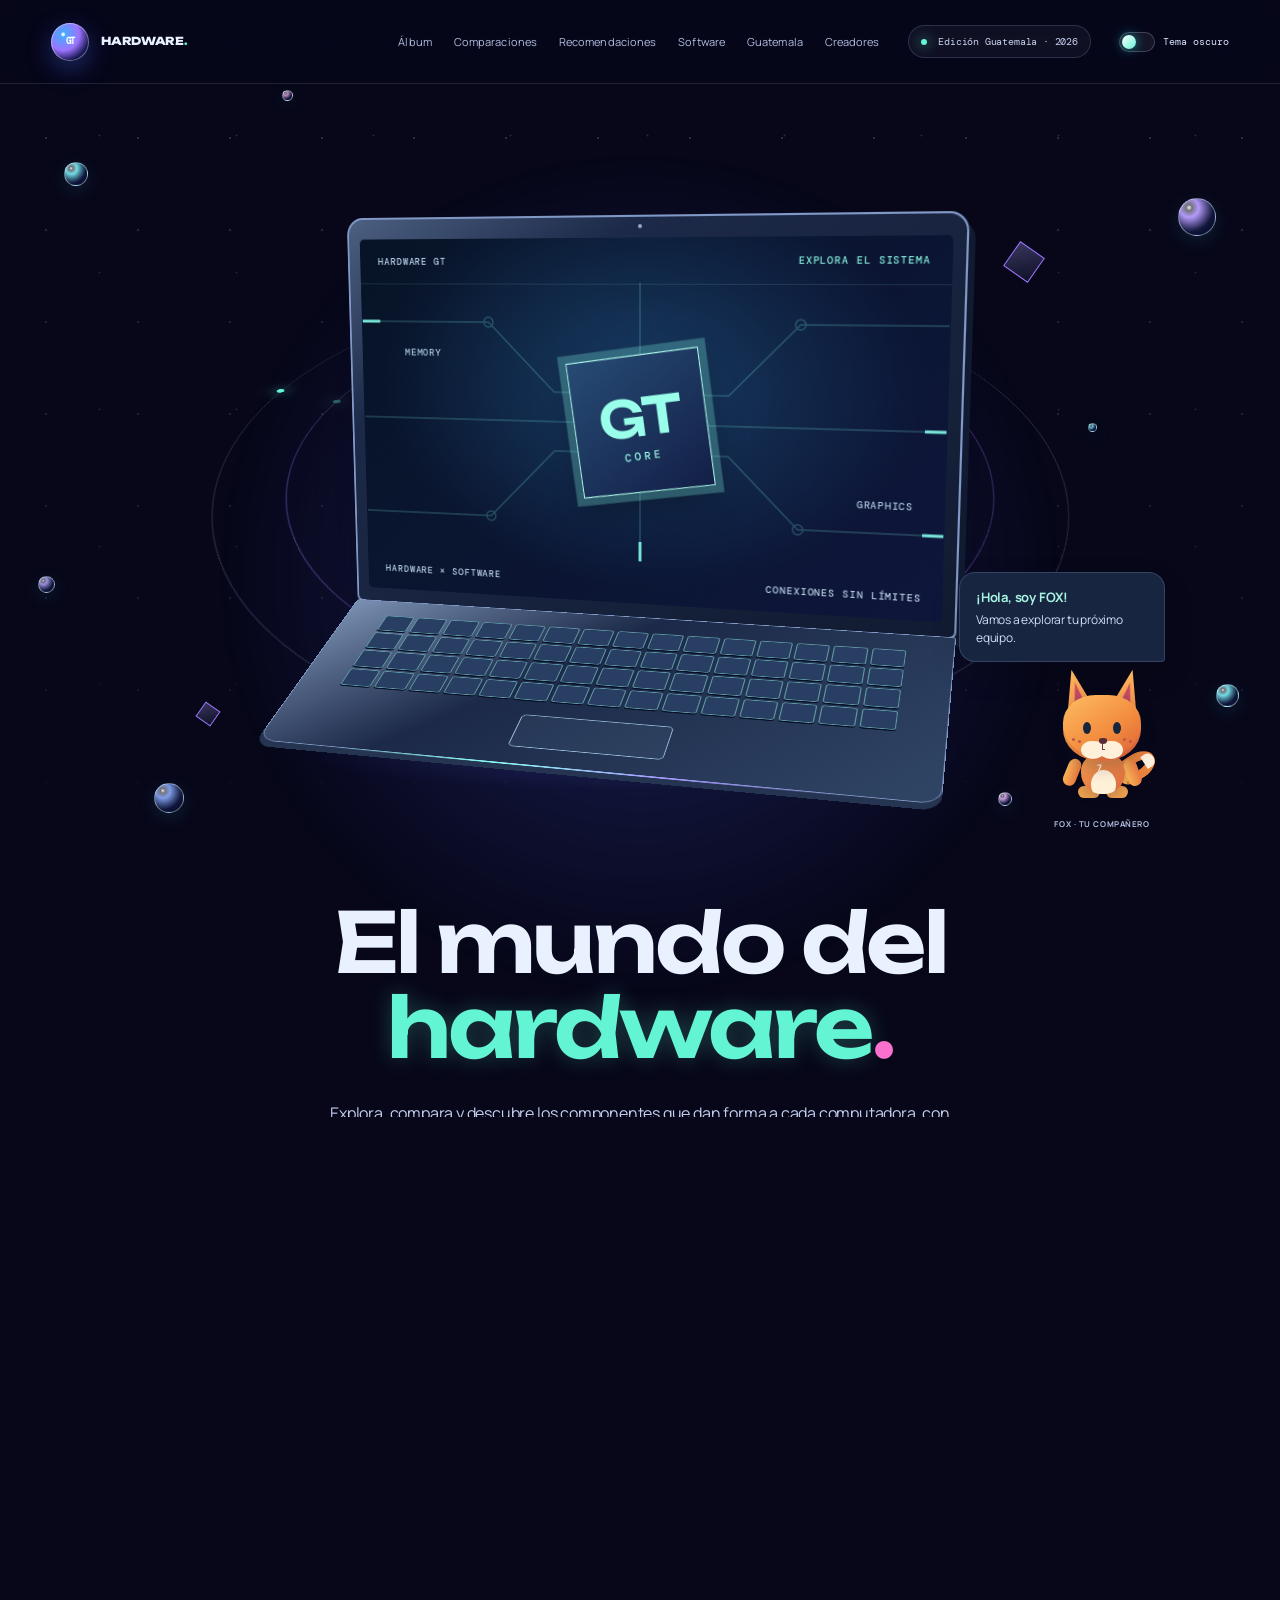
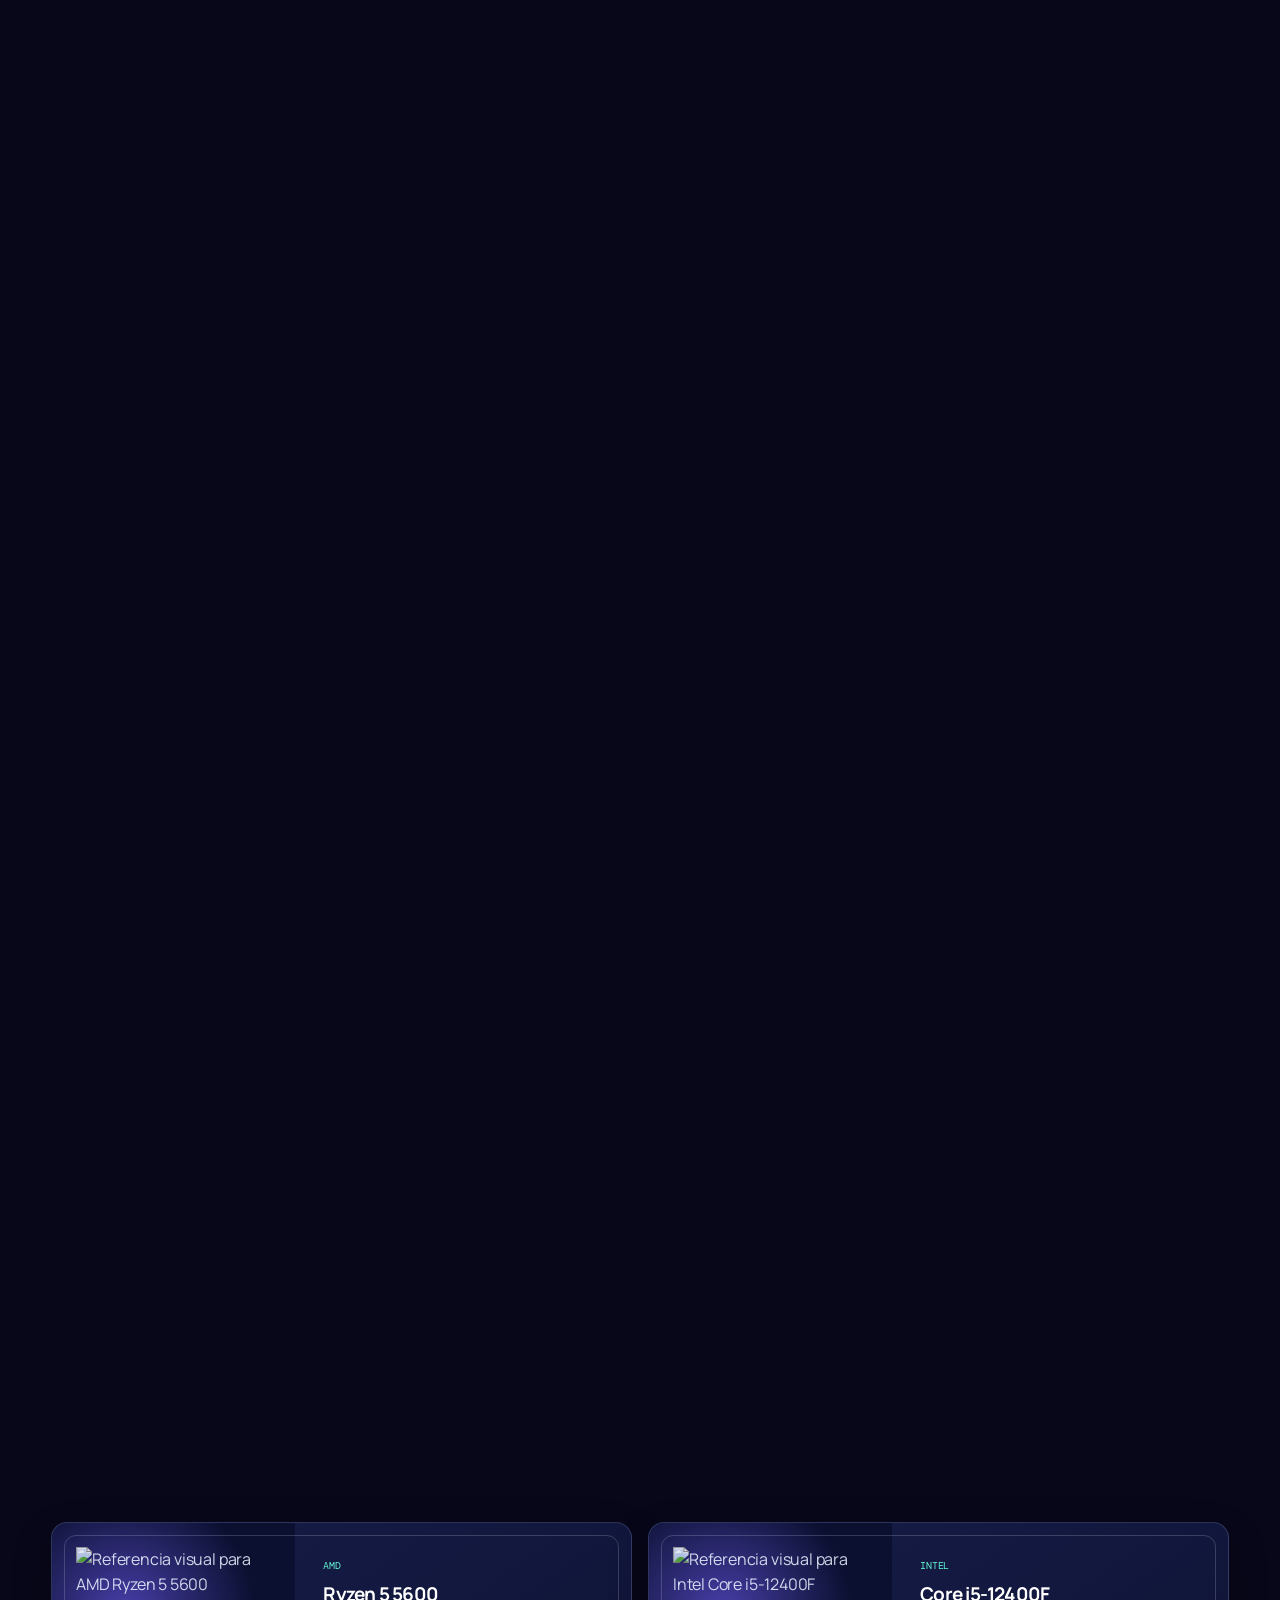
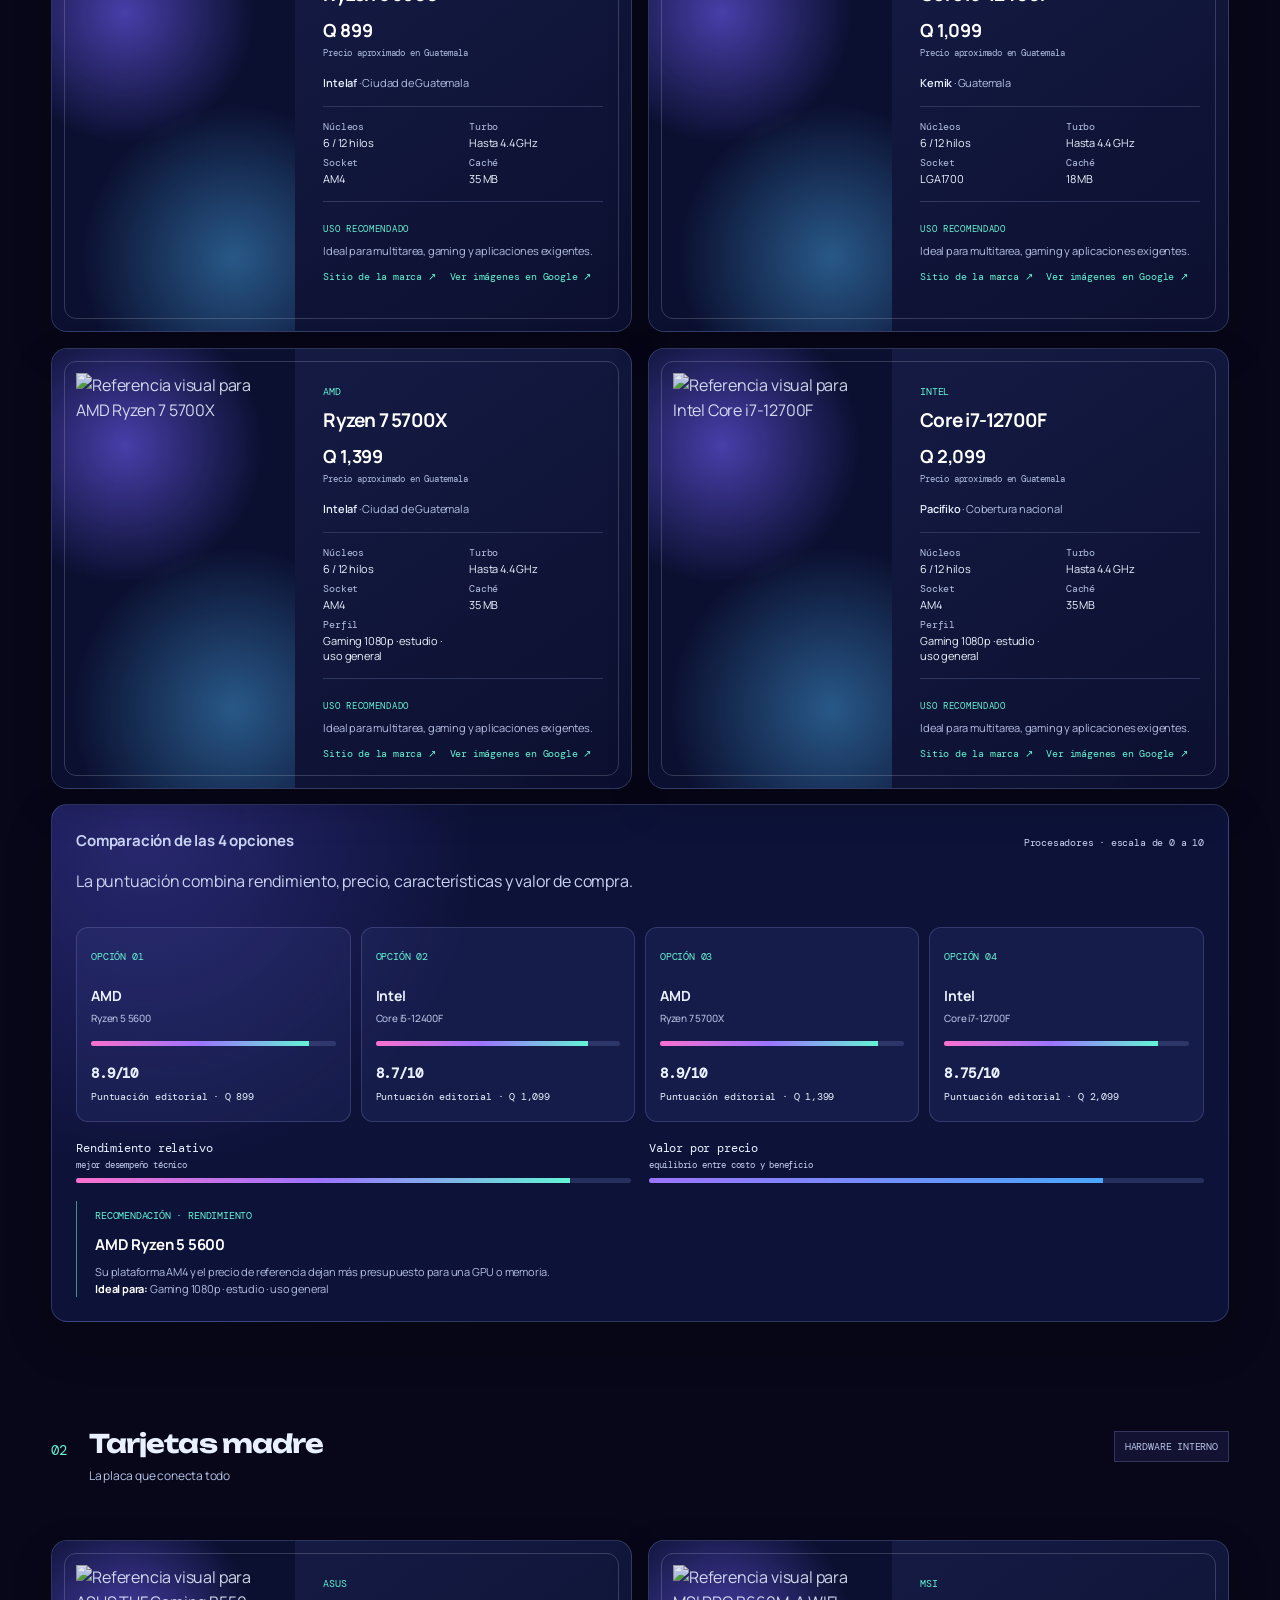
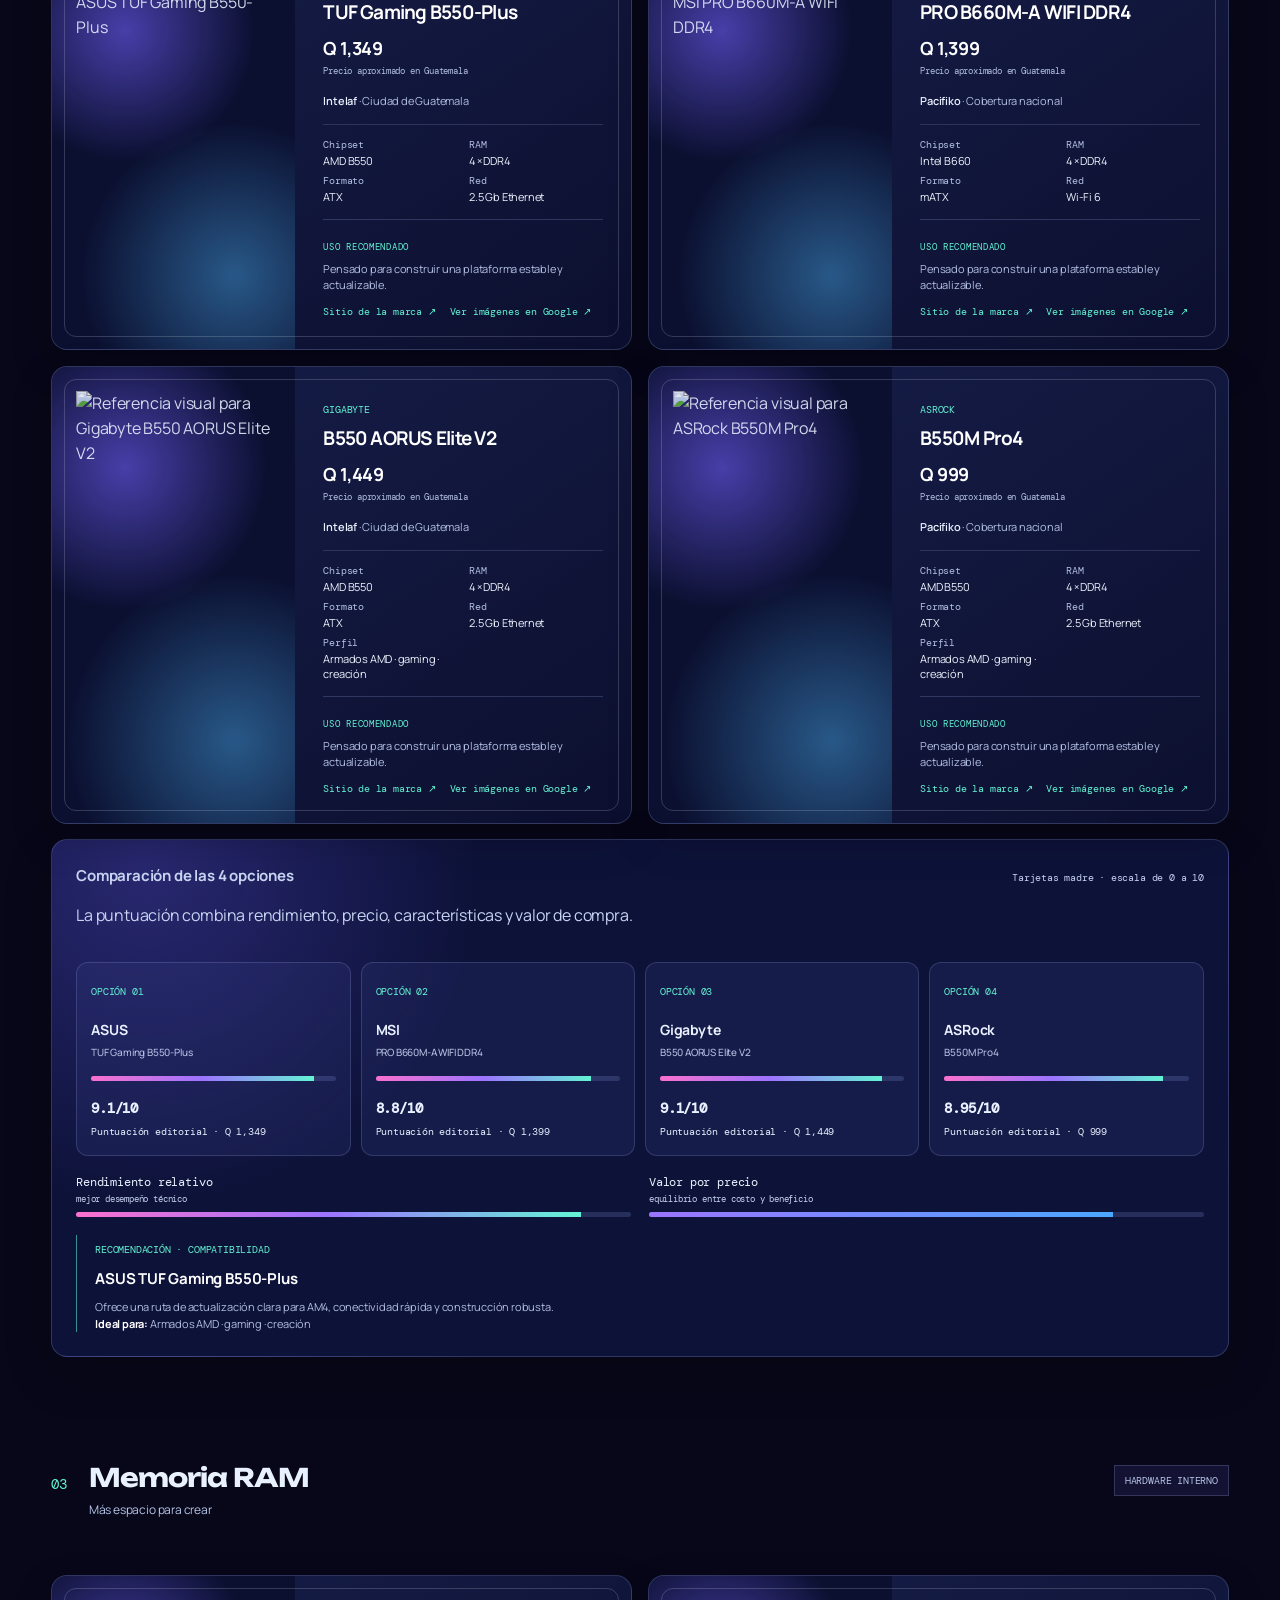
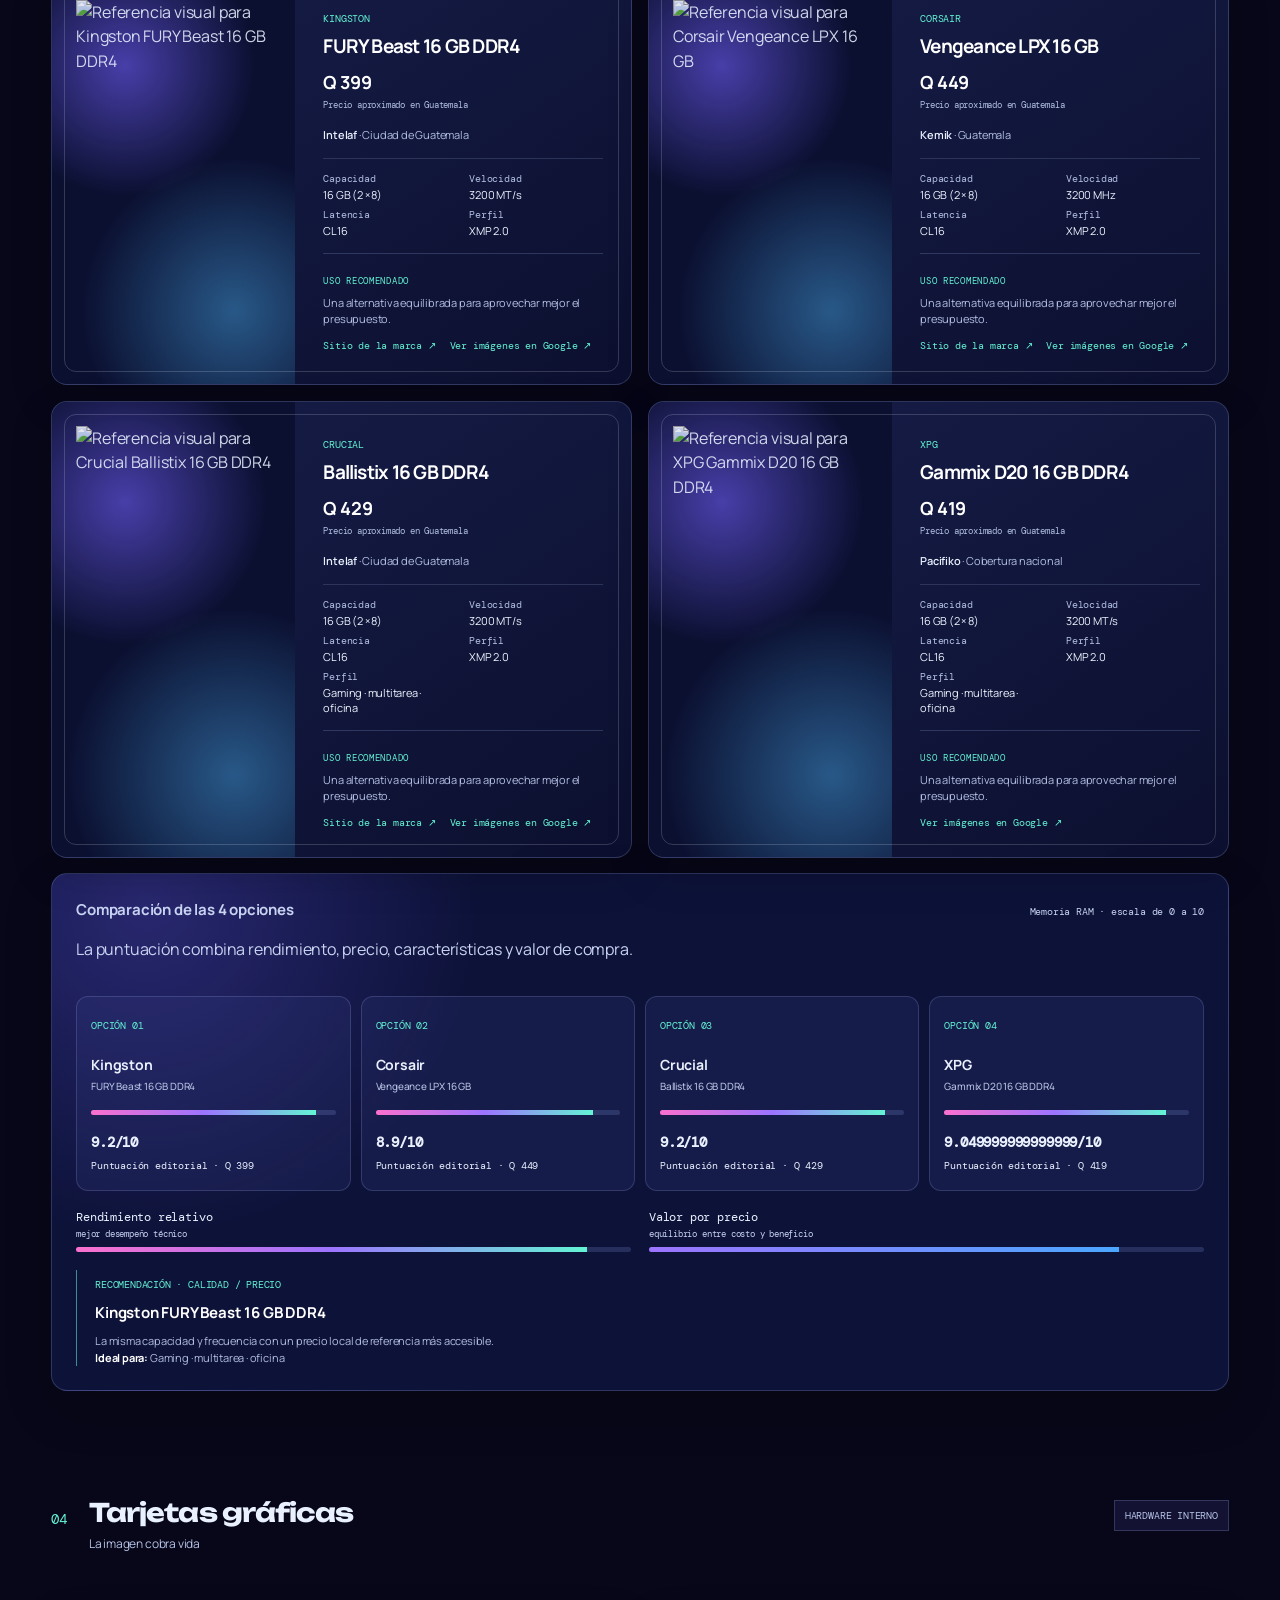
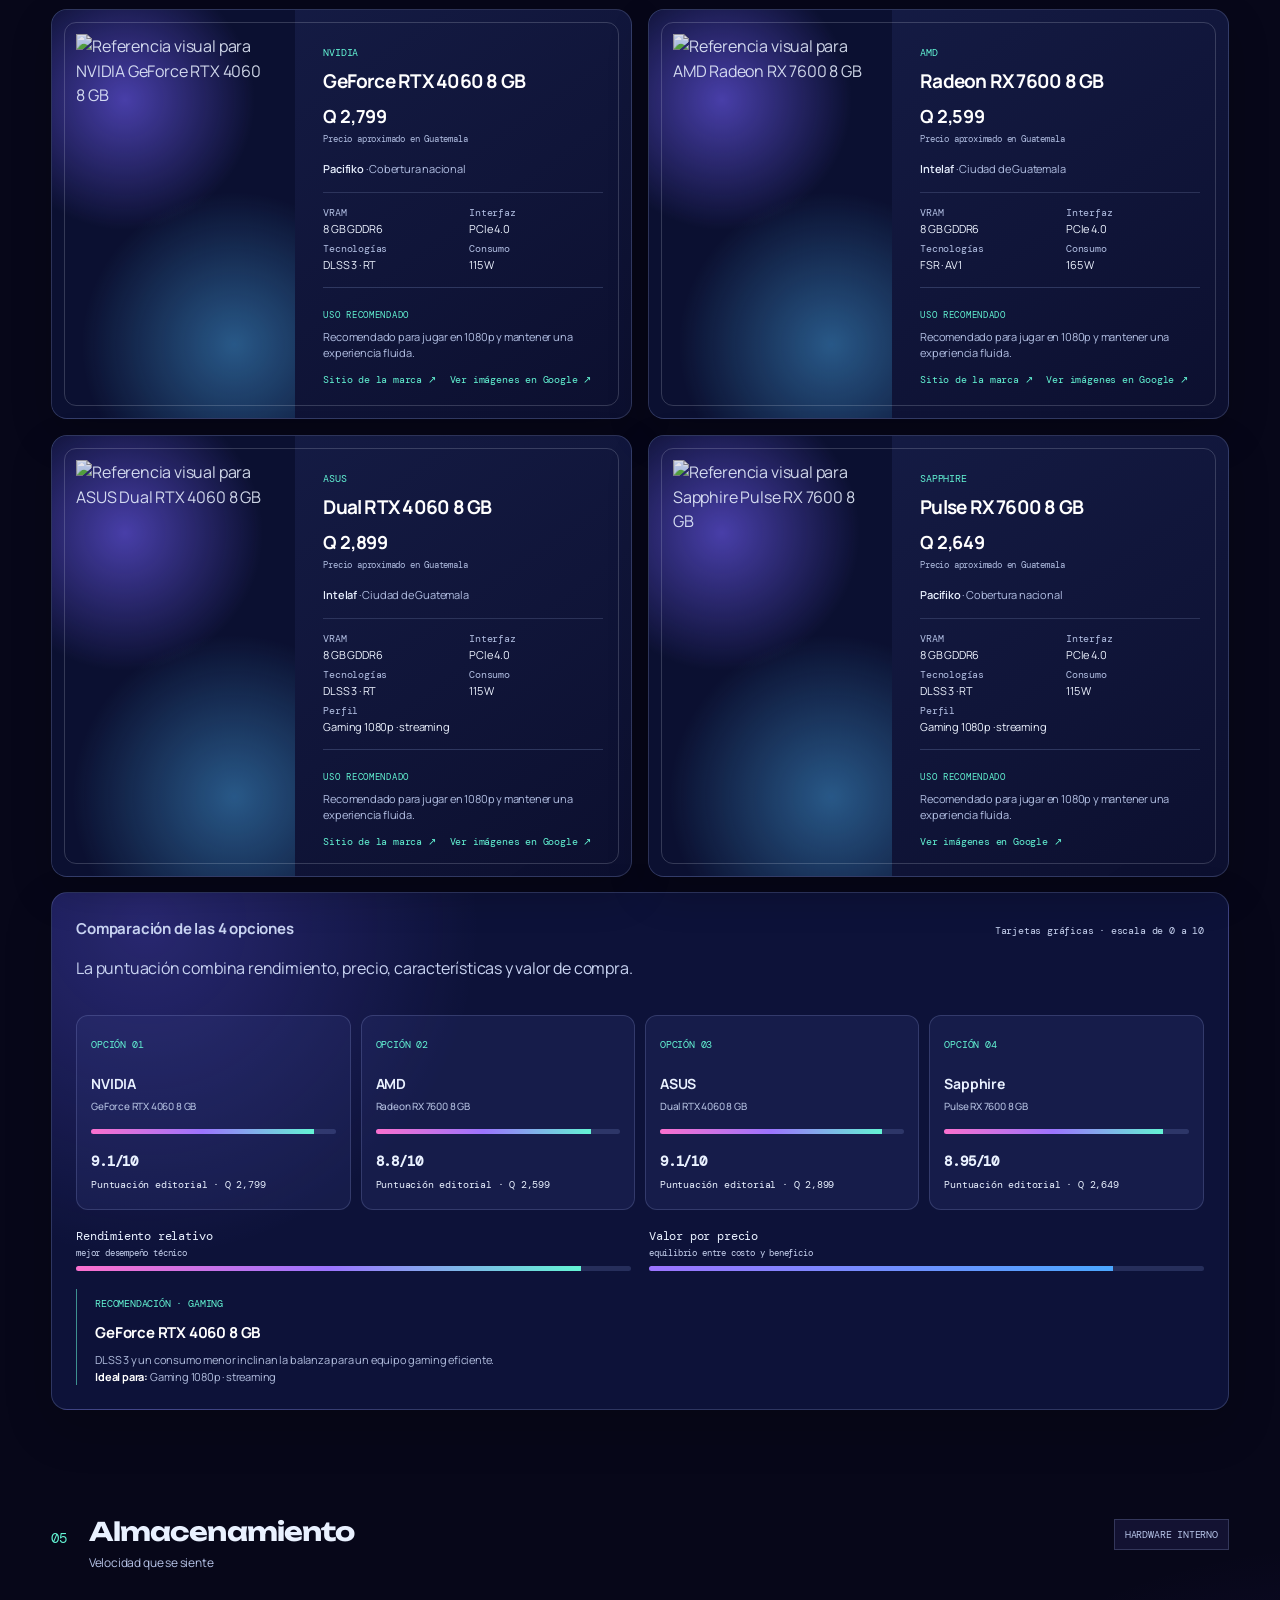
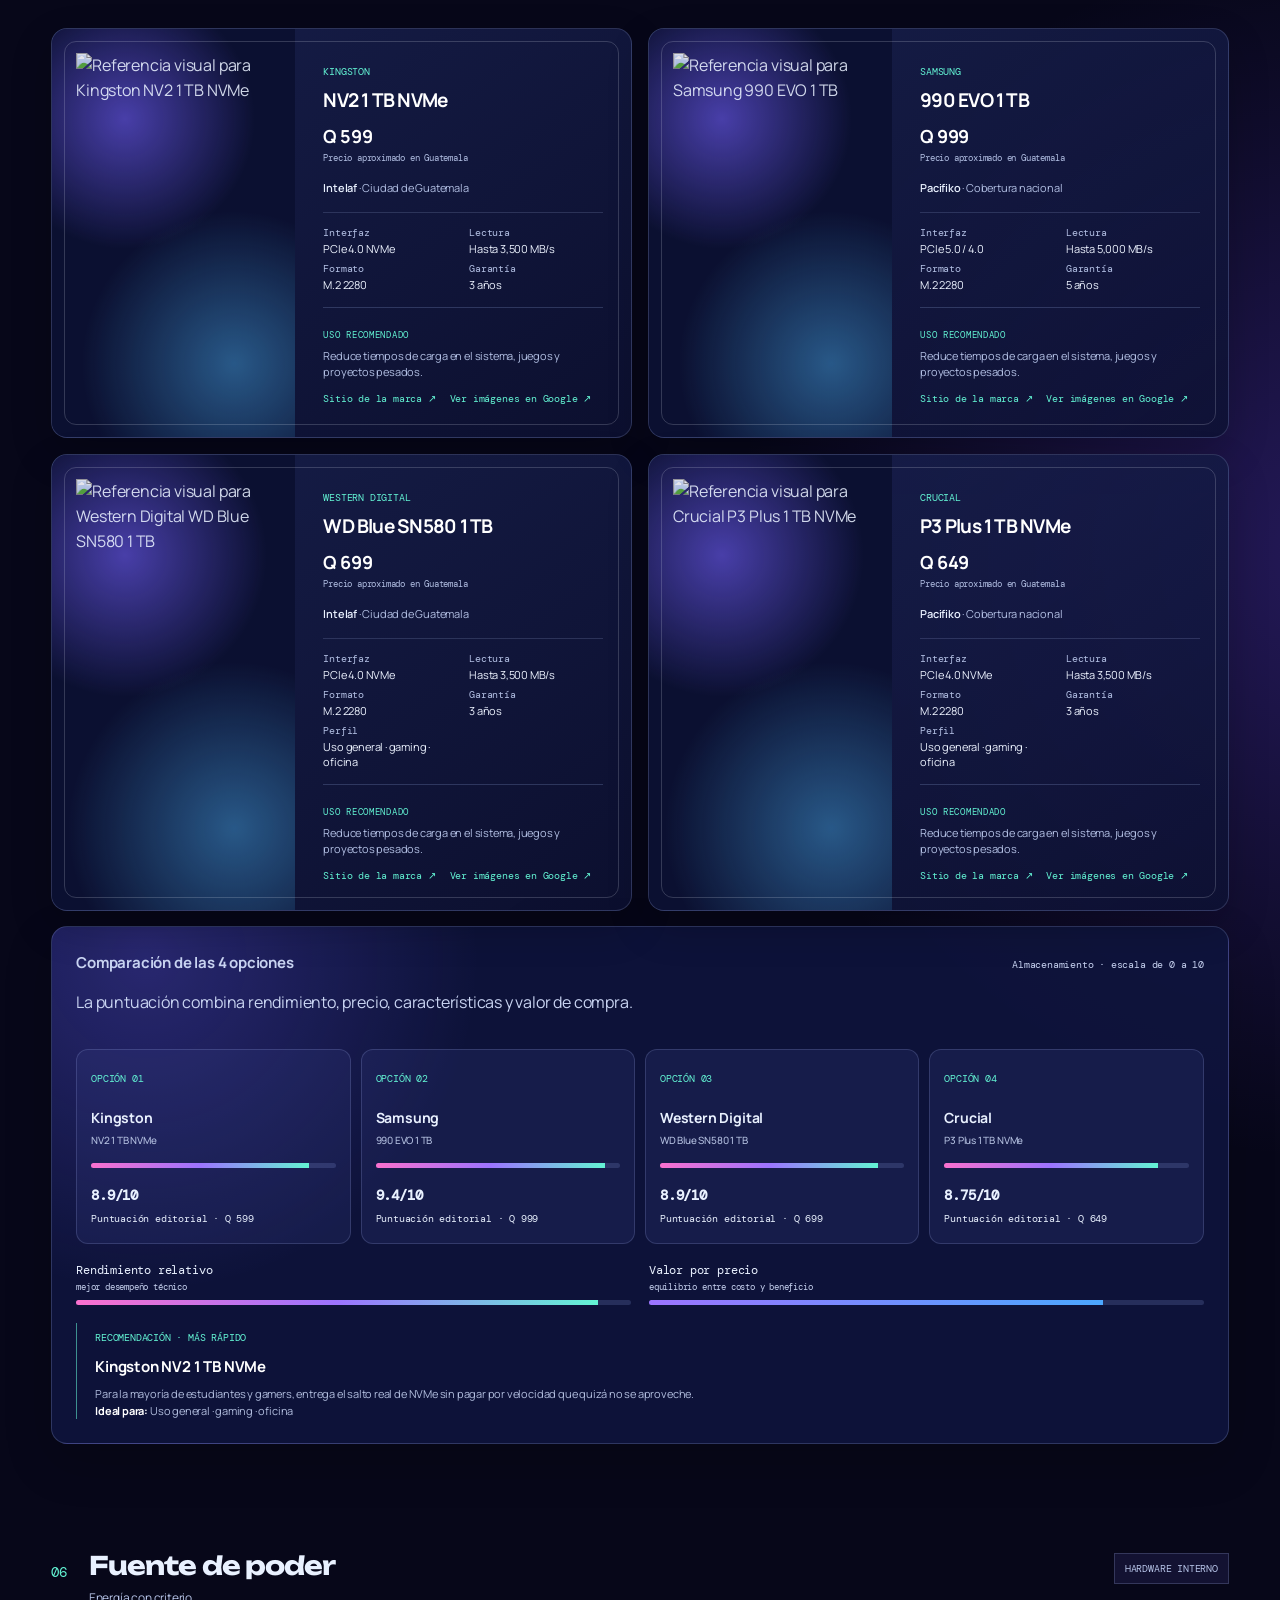
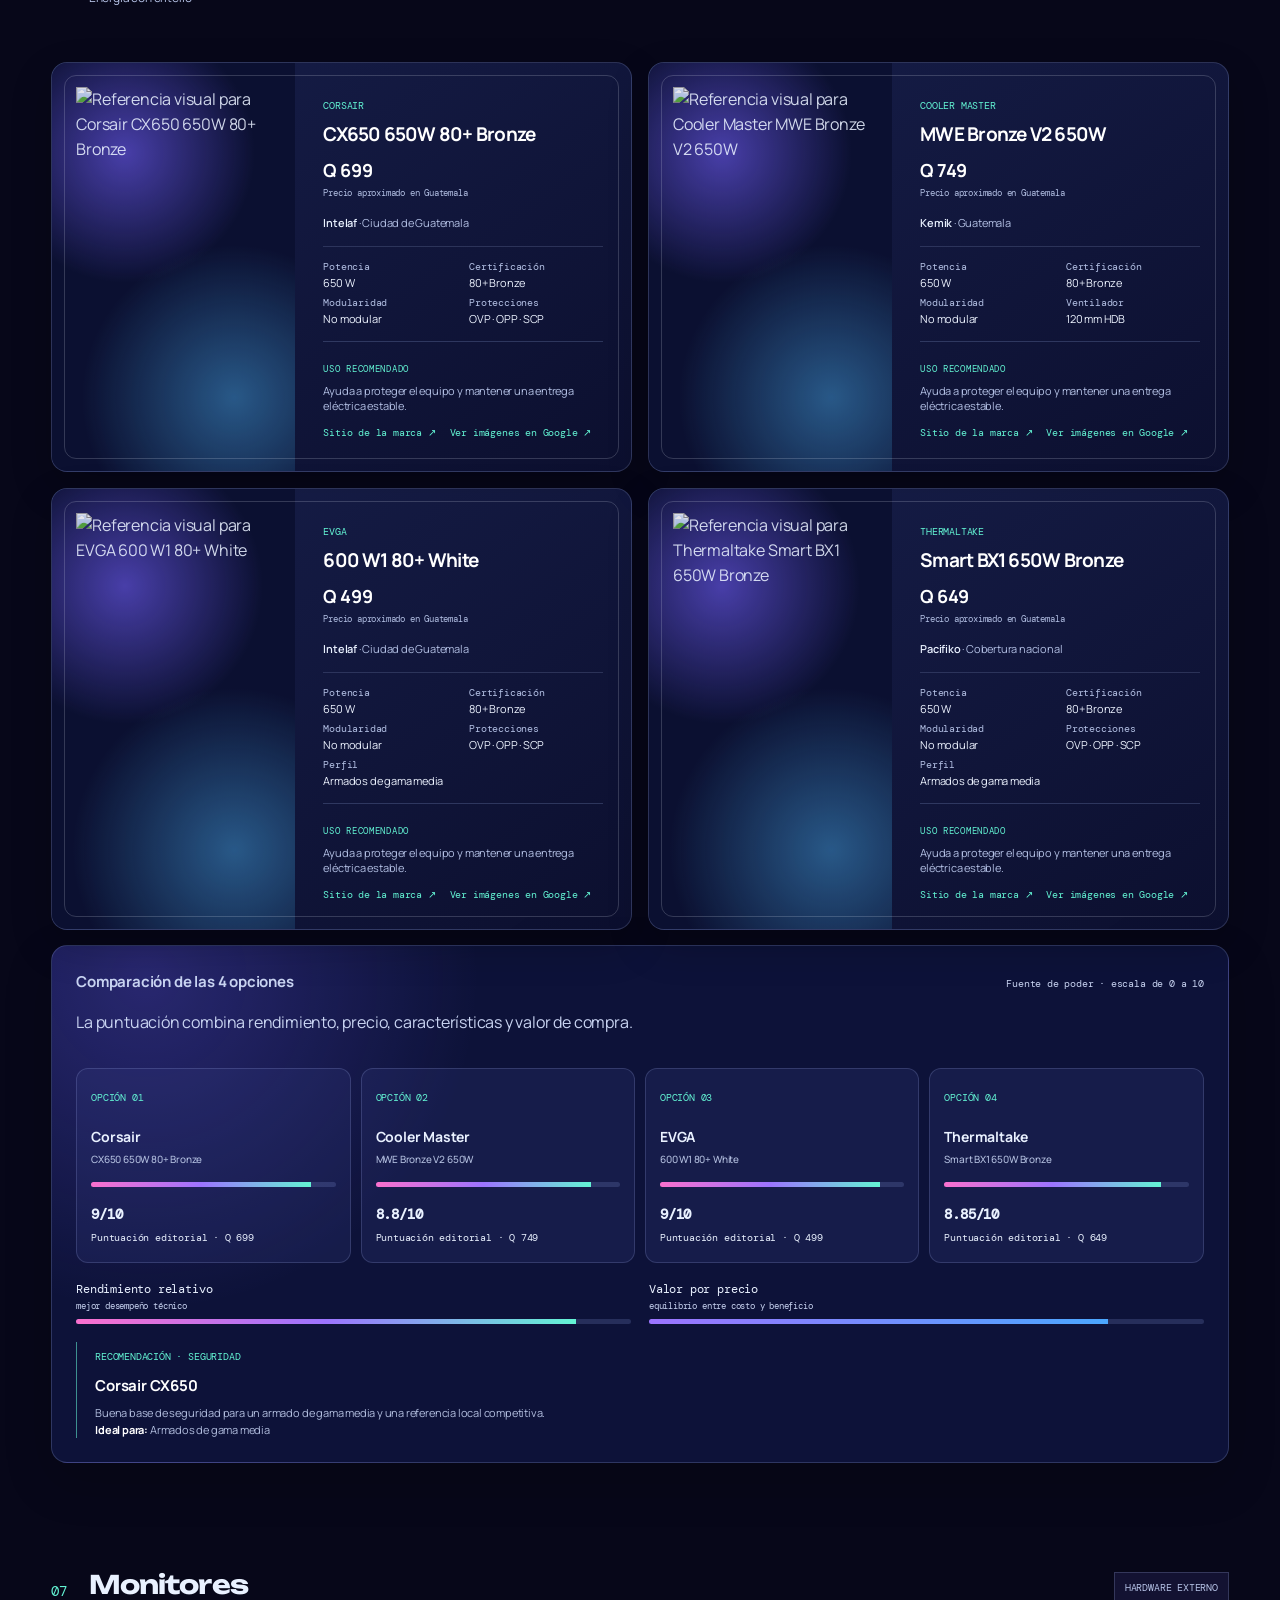
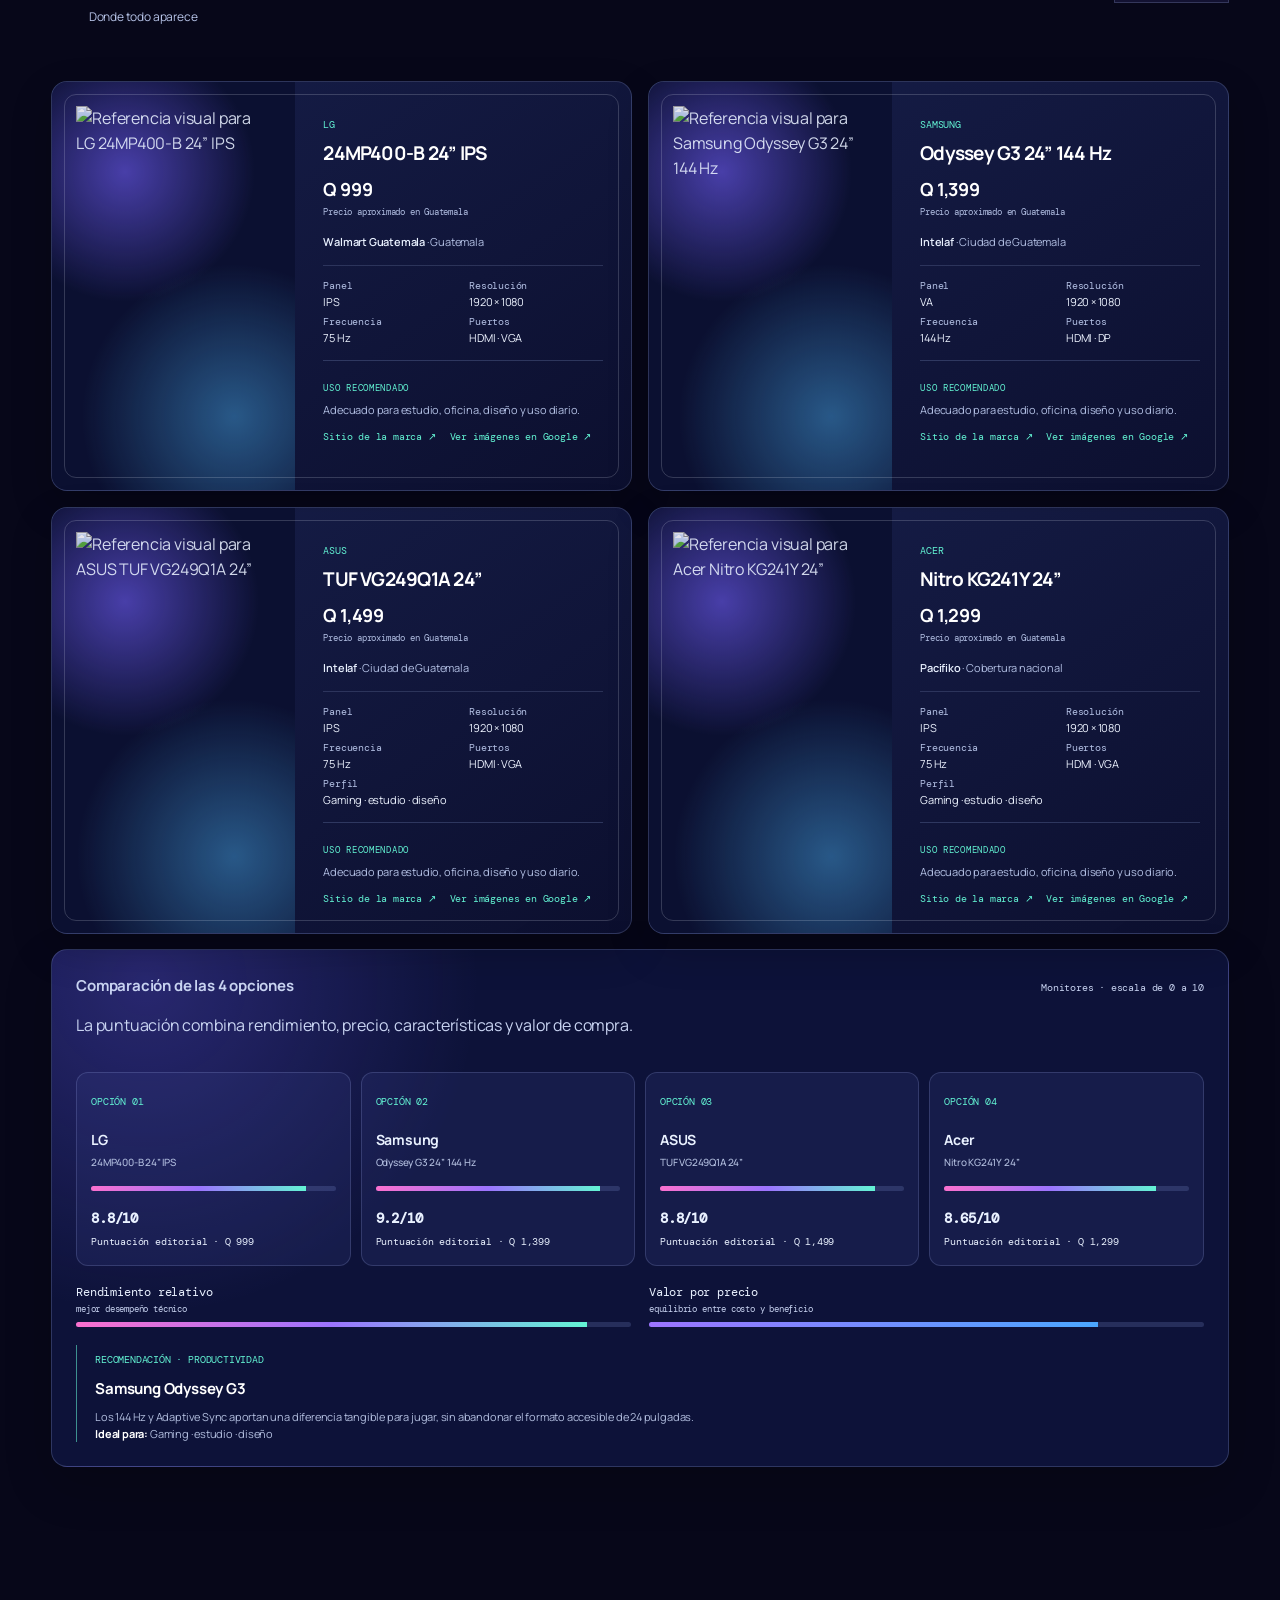
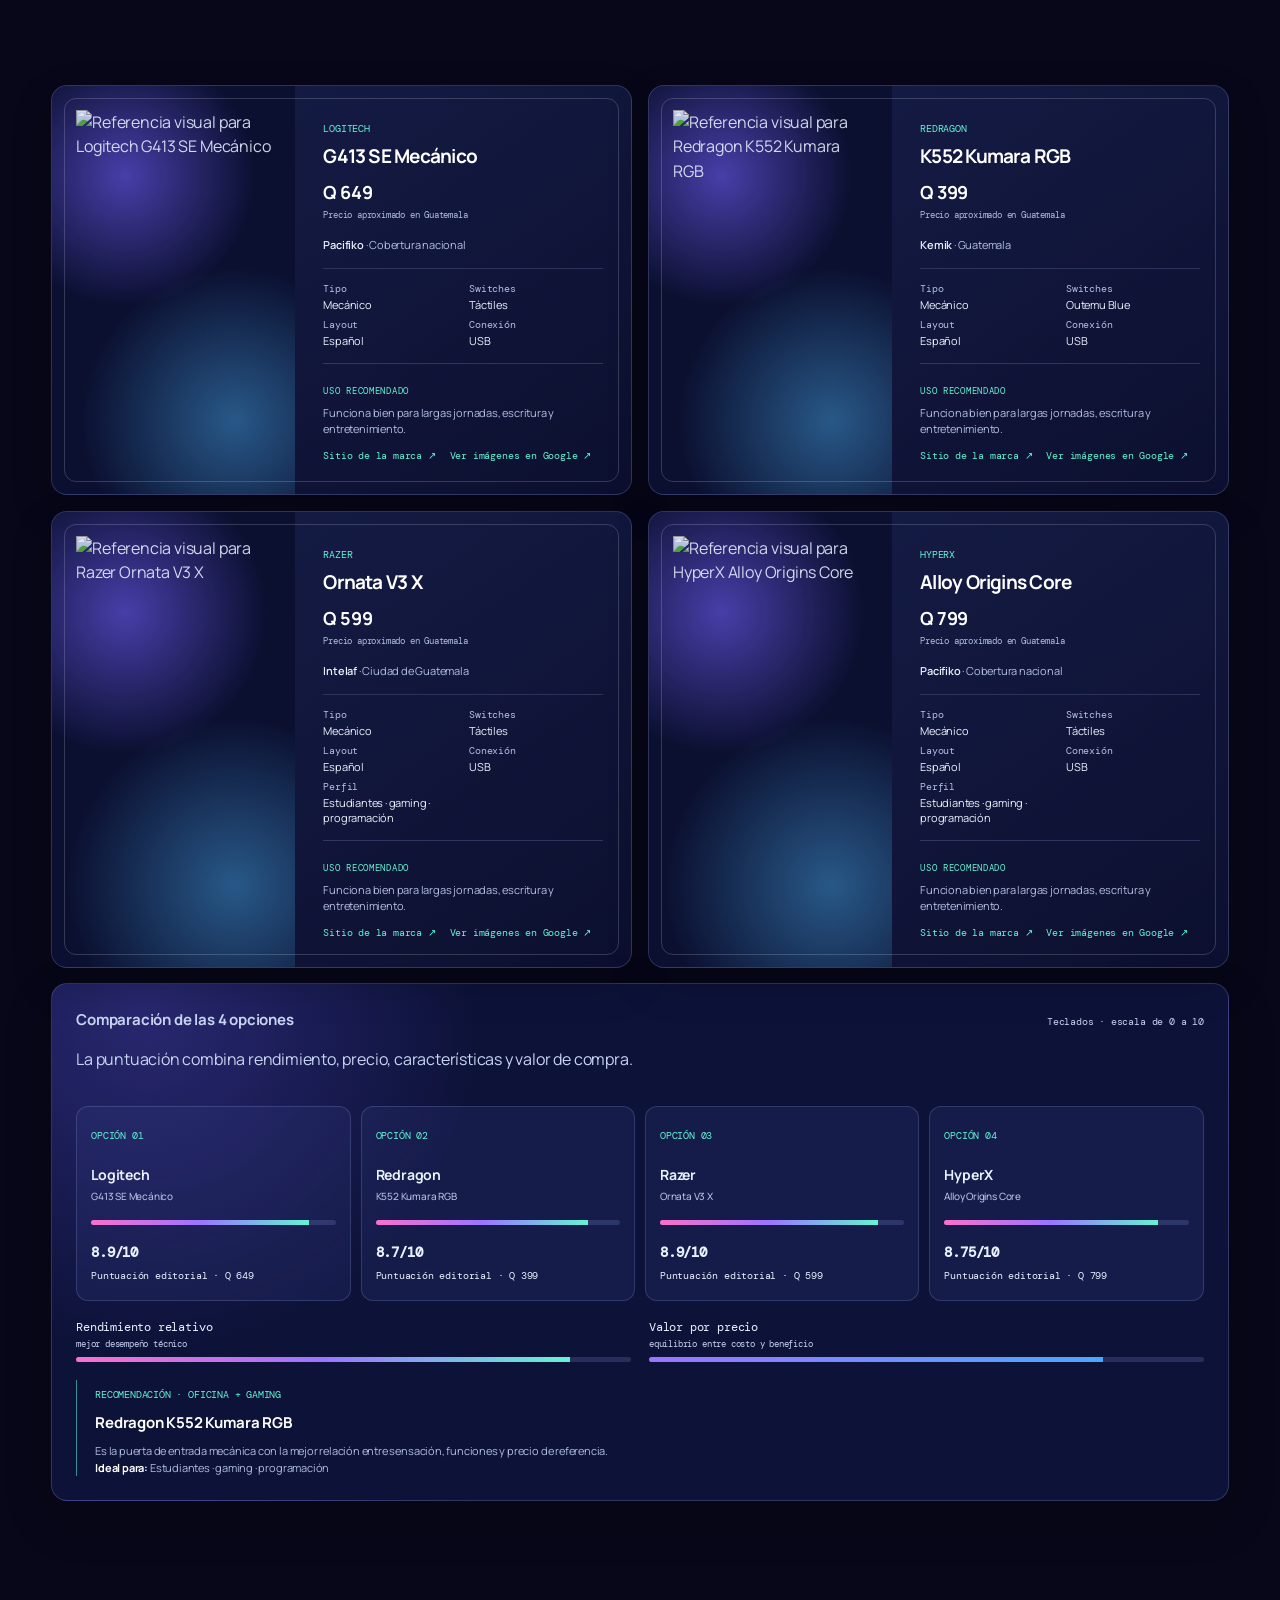
==== commit b9847230: "Rediseña el álbum con interfaz orbital y perfiles" ====
--- a/index.html
+++ b/index.html
@@ -11,14 +11,30 @@
     <link rel="preconnect" href="https://fonts.googleapis.com" />
     <link rel="preconnect" href="https://fonts.gstatic.com" crossorigin />
     <link
-      href="https://fonts.googleapis.com/css2?family=DM+Mono:wght@400;500&family=Manrope:wght@400;500;600;700;800&display=swap"
+      href="https://fonts.googleapis.com/css2?family=DM+Mono:wght@400;500&family=Manrope:wght@400;500;600;700;800&family=Unbounded:wght@400;500;600;700;800&display=swap"
       rel="stylesheet"
     />
     <link rel="stylesheet" href="css/styles.css" />
     <link rel="stylesheet" href="css/theme-motion.css" />
     <link rel="stylesheet" href="css/software.css" />
+    <link rel="stylesheet" href="css/orbital-future.css" />
+    <link rel="stylesheet" href="css/holographic-computer.css" />
+    <link rel="stylesheet" href="css/floating-companion.css" />
+    <link rel="stylesheet" href="css/fox-7.css" />
+    <link rel="stylesheet" href="css/creator-portraits.css" />
   </head>
   <body>
+    <!-- THESIS: Hardware GT is an orbital atlas, not a conventional product grid. OWN-WORLD: Deep cosmic blue, ultraviolet, ice light and animated luminous spheres form a navigable instrument field. STORY: Visitors move from an immersive computer scene into clear, comparable hardware choices. FIRST VIEWPORT: A full-height laptop signal sits inside an orbital chamber; the title and exploration action follow beneath it. FORM: User-pinned Orbital Atlas direction, seed 662001a4. FINISH: unreviewed and undocumented is unfinished; this build ends with the finish review, the verdict, DESIGN.md, and every shipping raster carrying its provenance. -->
+    <div class="orbital-field" aria-hidden="true">
+      <span class="scroll-orb"><i></i></span>
+      <span class="scroll-orb"><i></i></span>
+      <span class="scroll-orb"><i></i></span>
+      <span class="scroll-orb"><i></i></span>
+      <span class="scroll-orb"><i></i></span>
+      <span class="scroll-orb"><i></i></span>
+      <span class="scroll-orb"><i></i></span>
+      <span class="scroll-orb"><i></i></span>
+    </div>
     <div class="reading-progress" id="reading-progress"></div>
     <header class="site-header">
       <a class="brand" href="#inicio" aria-label="Hardware GT, ir al inicio"
@@ -89,27 +105,118 @@
           class="hero-visual reveal reveal-delay"
           aria-label="Composición visual de componentes de computadora"
         >
-          <div class="orbit orbit-one"></div>
-          <div class="orbit orbit-two"></div>
-          <div class="laptop-stage">
-            <video
-              class="laptop-video"
-              autoplay
-              muted
-              loop
-              playsinline
-              preload="metadata"
-              aria-label="Laptop girando en 360 grados"
-            >
-              <source src="media/laptop-360.mp4" type="video/mp4" />
-              Tu navegador no puede reproducir este video.
-            </video>
-          </div>
-          <div class="floating-tag tag-gpu">GPU <b>RTX 4060</b></div>
-          <div class="floating-tag tag-cpu">CPU <b>RYZEN 5</b></div>
-          <div class="floating-tag tag-ssd">SSD <b>1 TB NVMe</b></div>
-          <div class="hero-cross cross-a">+</div>
-          <div class="hero-cross cross-b">+</div>
+          <div
+            class="holo-scene"
+            role="img"
+            aria-label="Computadora holográfica tridimensional con circuitos de luz y órbitas en movimiento"
+          >
+            <div class="holo-halo halo-outer"></div>
+            <div class="holo-halo halo-inner"></div>
+            <div class="holo-floor"></div>
+            <div class="holo-float">
+              <div class="holo-laptop">
+                <div class="holo-lid">
+                  <div class="holo-camera"></div>
+                  <div class="holo-screen">
+                    <div class="holo-screen-top">
+                      <span>HARDWARE GT</span
+                      ><span class="holo-live">EXPLORA EL SISTEMA</span>
+                    </div>
+                    <div class="holo-circuit">
+                      <svg viewBox="0 0 600 280" aria-hidden="true">
+                        <g
+                          class="circuit-traces"
+                          fill="none"
+                          stroke="currentColor"
+                          stroke-width="1.5"
+                        >
+                          <path
+                            d="M0 40H140L210 110H260 M0 140H260 M0 240H140L210 170H260 M600 40H460L390 110H340 M600 140H340 M600 240H460L390 170H340 M300 0V100 M300 280V180"
+                          />
+                          <circle cx="140" cy="40" r="5" />
+                          <circle cx="140" cy="240" r="5" />
+                          <circle cx="460" cy="40" r="5" />
+                          <circle cx="460" cy="240" r="5" />
+                        </g>
+                        <g
+                          class="circuit-flow"
+                          fill="none"
+                          stroke="currentColor"
+                          stroke-width="3"
+                        >
+                          <path
+                            d="M0 40H140L210 110H260 M600 240H460L390 170H340 M300 280V180 M600 140H340"
+                          />
+                        </g>
+                      </svg>
+                      <div class="holo-processor">
+                        <span>GT</span><small>CORE</small>
+                      </div>
+                      <span class="holo-node node-memory">MEMORY</span>
+                      <span class="holo-node node-graphics">GRAPHICS</span>
+                    </div>
+                    <div class="holo-screen-bottom">
+                      <span>HARDWARE × SOFTWARE</span
+                      ><span>CONEXIONES SIN LÍMITES</span>
+                    </div>
+                  </div>
+                </div>
+                <div class="holo-base">
+                  <div class="holo-keyboard">
+                    <i></i><i></i><i></i><i></i><i></i><i></i><i></i><i></i
+                    ><i></i><i></i><i></i><i></i><i></i><i></i><i></i><i></i
+                    ><i></i><i></i><i></i><i></i><i></i><i></i><i></i><i></i
+                    ><i></i><i></i><i></i><i></i><i></i><i></i><i></i><i></i
+                    ><i></i><i></i><i></i><i></i><i></i><i></i><i></i><i></i
+                    ><i></i><i></i><i></i><i></i><i></i><i></i><i></i><i></i
+                    ><i></i><i></i><i></i><i></i><i></i><i></i><i></i><i></i
+                    ><i></i><i></i><i></i><i></i>
+                  </div>
+                  <div class="holo-trackpad"></div>
+                  <div class="holo-edge"></div>
+                </div>
+              </div>
+            </div>
+            <div class="holo-satellite satellite-one"></div>
+            <div class="holo-satellite satellite-two"></div>
+            <div class="companion is-greeting" id="companion">
+              <div class="companion-message" id="companion-message">
+                <strong>¡Hola, soy FOX!</strong>
+                <span>Vamos a explorar tu próximo equipo.</span>
+              </div>
+              <button
+                class="companion-button"
+                id="companion-button"
+                type="button"
+                aria-label="Saludar a FOX, la mascota del álbum"
+              >
+                <span class="fox-character" aria-hidden="true">
+                  <span class="fox-tail"></span>
+                  <span class="fox-ear fox-ear-left"><i></i></span>
+                  <span class="fox-ear fox-ear-right"><i></i></span>
+                  <span class="fox-head">
+                    <i class="fox-eye fox-eye-left"></i>
+                    <i class="fox-eye fox-eye-right"></i>
+                    <span class="fox-muzzle"
+                      ><i class="fox-nose"></i><i class="fox-mouth"></i
+                    ></span>
+                    <i class="fox-freckle fox-freckle-left"></i>
+                    <i class="fox-freckle fox-freckle-right"></i>
+                  </span>
+                  <span class="fox-body"
+                    ><i class="fox-belly"></i><b>7</b></span
+                  >
+                  <span class="fox-paw fox-paw-left"></span>
+                  <span class="fox-paw fox-paw-right"></span>
+                  <span class="fox-foot fox-foot-left"></span>
+                  <span class="fox-foot fox-foot-right"></span>
+                </span>
+              </button>
+              <span class="companion-name" aria-hidden="true"
+                >FOX · TU COMPAÑERO</span
+              >
+            </div>
+          </div>
         </div>
       </section>
 
@@ -130,7 +237,7 @@
         <div class="catalog-top reveal">
           <div>
             <p class="eyebrow">02 / Comparativas curadas</p>
-            <h2>Hardware,<br /><em>sin humo.</em></h2>
+            <h2>Hardware para<br /><em>elegir mejor.</em></h2>
           </div>
           <div class="catalog-tools">
             <label class="search-box"
@@ -285,29 +392,41 @@
         <div class="creators-heading reveal">
           <p class="eyebrow">07 / Proyecto académico</p>
           <h2>Creadores<br /><em>del álbum.</em></h2>
-          <p>
-            Dos espacios listos para personalizar con la información del equipo.
-          </p>
+          <p>Conoce a las personas detrás del álbum.</p>
         </div>
         <div class="creator-grid">
           <article class="creator-card reveal">
-            <div class="creator-avatar">01</div>
+            <div class="creator-avatar creator-photo creator-photo-one">
+              <img
+                src="media/creators/wender-sosa.webp"
+                alt="Retrato ilustrado de Wender Armín Sosa Gómez"
+                loading="lazy"
+              />
+              <span>01</span>
+            </div>
             <div class="creator-info">
               <span>CREADOR 01</span>
-              <h3>Nombre del estudiante</h3>
-              <p>♧ Carné: XXXXXXXX</p>
-              <p>⌁ Carrera: XXXXXXXX</p>
-              <p>⌂ Universidad: XXXXXXXX</p>
+              <h3>Wender Armín Sosa Gómez</h3>
+              <p>♧ Carné: 4490-23-10755</p>
+              <p>⌁ Carrera: Ingeniería en Sistemas</p>
+              <p>⌂ Universidad: Mariano Gálvez De Guatemala</p>
             </div>
           </article>
           <article class="creator-card reveal reveal-delay">
-            <div class="creator-avatar">02</div>
+            <div class="creator-avatar creator-photo creator-photo-two">
+              <img
+                src="media/creators/pablo-munoz.webp"
+                alt="Retrato ilustrado de Pablo Santhiago Muñoz Morales"
+                loading="lazy"
+              />
+              <span>02</span>
+            </div>
             <div class="creator-info">
               <span>CREADOR 02</span>
-              <h3>Nombre del estudiante</h3>
-              <p>♧ Carné: XXXXXXXX</p>
-              <p>⌁ Carrera: XXXXXXXX</p>
-              <p>⌂ Universidad: XXXXXXXX</p>
+              <h3>Pablo Santhiago Muñoz Morales</h3>
+              <p>♧ Carné: 4490-23-16262</p>
+              <p>⌁ Carrera: Ingeniería en Sistemas</p>
+              <p>⌂ Universidad: Mariano Gálvez De Guatemala</p>
             </div>
           </article>
         </div>
@@ -329,5 +448,6 @@
     <button class="to-top" id="to-top" aria-label="Volver al inicio">↑</button>
     <script src="js/catalog-extra.js"></script>
     <script src="js/app.js"></script>
+    <script src="js/floating-companion.js"></script>
   </body>
 </html>
--- a/css/orbital-future.css
+++ b/css/orbital-future.css
@@ -0,0 +1,1452 @@
+/* Hardware GT · Orbital Atlas — future-facing visual layer */
+:root {
+  --orb-ink: #070719;
+  --orb-night: #0d1130;
+  --orb-panel: rgba(18, 25, 63, 0.78);
+  --orb-panel-solid: #131a42;
+  --orb-line: rgba(177, 198, 255, 0.2);
+  --orb-ice: #e9f1ff;
+  --orb-muted: #b2bedf;
+  --orb-violet: #9c74ff;
+  --orb-blue: #4ba7ff;
+  --orb-mint: #63f4d4;
+  --orb-pink: #fa70ce;
+  --orb-display: "Unbounded", "Manrope", sans-serif;
+}
+
+html {
+  scrollbar-color: var(--orb-violet) var(--orb-ink);
+  scrollbar-width: thin;
+}
+
+::selection {
+  background: var(--orb-violet);
+  color: #fff;
+}
+
+body {
+  --bg: var(--orb-ink);
+  --surface: var(--orb-panel);
+  --surface-2: #171d49;
+  --surface-raised: #171f51;
+  --line: var(--orb-line);
+  --text: var(--orb-ice);
+  --text-strong: #fff;
+  --muted: var(--orb-muted);
+  --text-soft: var(--orb-muted);
+  --blue: var(--orb-blue);
+  --cyan: var(--orb-mint);
+  --violet: var(--orb-violet);
+  --green: var(--orb-mint);
+  --accent-readable: var(--orb-mint);
+  background:
+    radial-gradient(circle at 50% -15%, #283587 0, transparent 37rem),
+    radial-gradient(
+      circle at 105% 20%,
+      rgba(112, 72, 255, 0.28),
+      transparent 38rem
+    ),
+    var(--orb-ink);
+  color: var(--orb-ice);
+  letter-spacing: -0.012em;
+  caret-color: var(--orb-mint);
+}
+
+body::before {
+  opacity: 0.42;
+  background-image:
+    radial-gradient(circle, rgba(184, 207, 255, 0.5) 0 1px, transparent 1.4px),
+    radial-gradient(
+      circle,
+      rgba(113, 244, 212, 0.42) 0 0.8px,
+      transparent 1.25px
+    );
+  background-position:
+    0 0,
+    31px 67px;
+  background-size:
+    92px 92px,
+    137px 137px;
+  mask-image: linear-gradient(
+    to bottom,
+    black 0%,
+    rgba(0, 0, 0, 0.52) 66%,
+    transparent 100%
+  );
+}
+
+.orbital-canvas {
+  position: fixed;
+  inset: 0;
+  width: 100%;
+  height: 100%;
+  pointer-events: none;
+  z-index: -2;
+  opacity: 0.82;
+}
+
+.reading-progress {
+  height: 2px;
+  background: linear-gradient(
+    90deg,
+    var(--orb-mint),
+    var(--orb-blue) 46%,
+    var(--orb-pink)
+  );
+  box-shadow: 0 0 18px var(--orb-blue);
+}
+
+.site-header {
+  height: 84px;
+  gap: 28px;
+  border-bottom-color: rgba(198, 216, 255, 0.12);
+  background: rgba(7, 7, 25, 0.66);
+  backdrop-filter: blur(24px) saturate(130%);
+}
+
+.brand {
+  gap: 12px;
+  font-family: var(--orb-display);
+  font-size: 11px;
+  letter-spacing: -0.03em;
+}
+
+.brand-mark {
+  width: 38px;
+  height: 38px;
+  color: #fff;
+  border: 0;
+  background: radial-gradient(
+    circle at 32% 30%,
+    #fff 0 2%,
+    var(--orb-blue) 7%,
+    var(--orb-violet) 43%,
+    #171650 72%
+  );
+  box-shadow:
+    0 8px 24px rgba(74, 112, 255, 0.34),
+    inset 0 0 0 1px rgba(255, 255, 255, 0.36);
+  font-size: 9px;
+}
+
+.brand-accent {
+  color: var(--orb-mint);
+}
+
+.desktop-nav {
+  gap: clamp(14px, 1.7vw, 28px);
+}
+
+.desktop-nav a,
+.mobile-nav a {
+  color: var(--orb-muted);
+  font-size: 11px;
+  letter-spacing: 0.01em;
+  position: relative;
+}
+
+.desktop-nav a::after {
+  content: "";
+  position: absolute;
+  left: 0;
+  right: 0;
+  bottom: -9px;
+  height: 1px;
+  background: var(--orb-mint);
+  transform: scaleX(0);
+  transform-origin: left;
+  transition: transform 220ms ease;
+}
+
+.desktop-nav a:hover::after {
+  transform: scaleX(1);
+}
+
+.desktop-nav a:hover,
+.mobile-nav a:hover {
+  color: #fff;
+}
+
+.edition-pill {
+  border-color: rgba(178, 194, 255, 0.18);
+  color: #c8d1ef;
+  background: rgba(255, 255, 255, 0.045);
+}
+
+.status-dot {
+  background: var(--orb-mint);
+  box-shadow: 0 0 14px var(--orb-mint);
+}
+
+.theme-switch {
+  color: #dbe4ff;
+}
+
+.switch-track {
+  border-color: rgba(223, 230, 255, 0.22);
+  background: rgba(255, 255, 255, 0.06);
+}
+
+.switch-knob {
+  background: linear-gradient(135deg, #fff, var(--orb-mint));
+}
+
+.section-shell {
+  max-width: 1360px;
+}
+
+.hero {
+  min-height: calc(100svh - 84px);
+  padding-top: 12px;
+  padding-bottom: 8.5rem;
+}
+
+.hero::after {
+  width: min(76vw, 900px);
+  height: min(76vw, 900px);
+  right: 50%;
+  top: 3%;
+  translate: 50% 0;
+  background: radial-gradient(
+    circle,
+    rgba(74, 101, 255, 0.26),
+    transparent 66%
+  );
+  filter: blur(8px);
+}
+
+.hero-visual {
+  min-height: calc(100svh - 164px);
+}
+
+.hero-visual::before,
+.hero-visual::after {
+  content: "";
+  position: absolute;
+  border-radius: 50%;
+  z-index: -1;
+  pointer-events: none;
+}
+
+.hero-visual::before {
+  width: clamp(20rem, 48vw, 48rem);
+  aspect-ratio: 1;
+  background: radial-gradient(
+    circle at 34% 30%,
+    rgba(255, 255, 255, 0.62) 0 1.4%,
+    rgba(157, 116, 255, 0.72) 4%,
+    rgba(64, 92, 255, 0.38) 22%,
+    rgba(8, 11, 47, 0.18) 62%,
+    transparent 72%
+  );
+  filter: blur(1px);
+  opacity: 0.85;
+  animation: orb-breathe 11s ease-in-out infinite;
+}
+
+.hero-visual::after {
+  width: clamp(15rem, 35vw, 37rem);
+  aspect-ratio: 1;
+  border: 1px solid rgba(164, 193, 255, 0.34);
+  box-shadow:
+    inset 0 0 45px rgba(100, 113, 255, 0.18),
+    0 0 65px rgba(92, 76, 255, 0.16);
+  animation: orbital-turn 26s linear infinite;
+}
+
+.orbit {
+  border-color: rgba(167, 205, 255, 0.48);
+  box-shadow: 0 0 30px rgba(73, 112, 255, 0.14);
+}
+
+.orbit-one {
+  width: min(74vw, 830px);
+  height: min(30vw, 330px);
+  animation: orbital-turn 24s linear infinite;
+}
+
+.orbit-two {
+  width: min(49vw, 580px);
+  height: min(64vw, 660px);
+  border-color: rgba(245, 126, 211, 0.32);
+  animation: orbital-turn 33s linear infinite reverse;
+}
+
+.laptop-stage {
+  height: calc(100svh - 164px);
+  overflow: visible;
+}
+
+.laptop-video {
+  background: transparent;
+  mix-blend-mode: screen;
+  filter: drop-shadow(0 28px 36px rgba(0, 0, 0, 0.36));
+  -webkit-mask-image: radial-gradient(
+    ellipse at center,
+    #000 35%,
+    rgba(0, 0, 0, 0.9) 55%,
+    transparent 78%
+  );
+  mask-image: radial-gradient(
+    ellipse at center,
+    #000 35%,
+    rgba(0, 0, 0, 0.9) 55%,
+    transparent 78%
+  );
+}
+
+.hero-copy {
+  max-width: 850px;
+  padding: 2.3rem 2rem 0;
+}
+
+.eyebrow {
+  display: none;
+}
+
+.hero h1,
+h2 {
+  font-family: var(--orb-display);
+  font-size: clamp(2.65rem, 6.5vw, 6rem);
+  font-weight: 600;
+  letter-spacing: -0.045em;
+  line-height: 1.02;
+}
+
+.hero h1 em,
+h2 em {
+  color: var(--orb-mint);
+  text-shadow: 0 0 22px rgba(99, 244, 212, 0.25);
+}
+
+.hero-dot {
+  color: var(--orb-pink);
+}
+
+.hero-lede {
+  max-width: 670px;
+  color: #c4cff0;
+  font-size: 1rem;
+  line-height: 1.75;
+}
+
+.hero-actions {
+  gap: 0.75rem;
+}
+
+.button {
+  min-height: 49px;
+  border-radius: 999px;
+  padding: 0.86rem 1.25rem;
+  font-weight: 800;
+  letter-spacing: 0.01em;
+}
+
+.button-primary {
+  border: 0;
+  color: #101331;
+  background: linear-gradient(120deg, var(--orb-mint), #a0f7e9);
+  box-shadow: 0 12px 28px rgba(70, 221, 195, 0.2);
+}
+
+.button-primary:hover {
+  box-shadow: 0 18px 34px rgba(70, 221, 195, 0.33);
+}
+
+.button-primary span {
+  color: #25166f;
+}
+
+.button-quiet {
+  color: #ecf2ff;
+  border-color: rgba(224, 234, 255, 0.26);
+  background: rgba(21, 27, 67, 0.62);
+}
+
+.hero-meta {
+  gap: 3.25rem;
+  margin-top: 3.5rem;
+  color: #b8c6ec;
+}
+
+.hero-meta strong {
+  color: #fff;
+  font-family: var(--orb-display);
+  font-size: 1.25rem;
+  letter-spacing: -0.06em;
+}
+
+.index-section,
+.catalog-section,
+.recommendations-section,
+.guatemala-section,
+.featured-section,
+.software-section,
+.lesson-section,
+.creators-section {
+  position: relative;
+  border-top: 0;
+}
+
+.index-section::before,
+.catalog-section::before,
+.recommendations-section::before,
+.software-section::before {
+  content: "";
+  position: absolute;
+  inset: 0 4vw auto;
+  height: 1px;
+  background: linear-gradient(
+    90deg,
+    transparent,
+    rgba(173, 195, 255, 0.35),
+    transparent
+  );
+}
+
+.section-heading,
+.catalog-top {
+  align-items: center;
+}
+
+.section-heading h2,
+.catalog-top h2,
+.guatemala-intro h2,
+.featured-section h2,
+.lesson-card h2,
+.creators-section h2 {
+  max-width: 13ch;
+  font-size: clamp(2rem, 4vw, 4.25rem);
+}
+
+.section-note {
+  max-width: 32ch;
+  color: #b8c4e5;
+  font-size: 0.88rem;
+  line-height: 1.7;
+}
+
+.category-rail {
+  border-top-color: rgba(184, 203, 255, 0.24);
+}
+
+.category-link {
+  min-height: 168px;
+  padding: 1.25rem;
+  border-color: rgba(184, 203, 255, 0.18);
+  background: linear-gradient(
+    135deg,
+    rgba(31, 40, 94, 0.48),
+    rgba(7, 8, 31, 0.1)
+  );
+}
+
+.category-link:hover {
+  background: linear-gradient(
+    135deg,
+    rgba(102, 100, 255, 0.48),
+    rgba(20, 28, 79, 0.7)
+  );
+  color: #fff;
+}
+
+.category-link span,
+.component-number,
+.store-number,
+.recommendation-top {
+  color: var(--orb-mint);
+}
+
+.category-link strong {
+  font-size: 1rem;
+}
+
+.category-link small {
+  color: #b2c0e8;
+}
+
+.catalog-tools {
+  gap: 0.75rem;
+}
+
+.search-box {
+  border-radius: 999px;
+  border-color: rgba(185, 206, 255, 0.25);
+  background: rgba(18, 25, 63, 0.72);
+  box-shadow: inset 0 0 0 1px rgba(100, 124, 255, 0.07);
+}
+
+.search-box:focus-within {
+  border-color: var(--orb-mint);
+  box-shadow: 0 0 0 3px rgba(99, 244, 212, 0.12);
+}
+
+.filter-btn {
+  border-radius: 999px;
+  color: #c4d0ee;
+  border-color: rgba(185, 206, 255, 0.22);
+  background: rgba(16, 22, 57, 0.66);
+}
+
+.filter-btn.active,
+.filter-btn:hover {
+  color: #0e1432;
+  border-color: var(--orb-mint);
+  background: var(--orb-mint);
+}
+
+.catalog-status,
+.source-note {
+  color: #acb9dd;
+}
+
+.component-section {
+  padding: 3.4rem 0;
+  border-top-color: rgba(184, 203, 255, 0.2);
+}
+
+.component-header {
+  padding-bottom: 1.25rem;
+}
+
+.component-title h3 {
+  font-family: var(--orb-display);
+  font-size: clamp(1.3rem, 2vw, 1.85rem);
+  letter-spacing: -0.045em;
+}
+
+.component-title p,
+.component-flag {
+  color: #b6c3e7;
+}
+
+.component-flag {
+  border-color: rgba(185, 206, 255, 0.2);
+  background: rgba(63, 60, 143, 0.22);
+}
+
+.product-grid {
+  gap: 1rem;
+}
+
+.product-card,
+.software-card,
+.featured-card,
+.creator-card,
+.recommendation-card {
+  border: 1px solid rgba(186, 204, 255, 0.18);
+  border-radius: 16px;
+  background: linear-gradient(
+    145deg,
+    rgba(26, 35, 84, 0.82),
+    rgba(13, 17, 51, 0.84)
+  );
+  box-shadow: 0 16px 42px rgba(0, 0, 0, 0.2);
+}
+
+.product-card {
+  overflow: hidden;
+  min-height: 390px;
+}
+
+.product-card:hover,
+.software-card:hover,
+.featured-card:hover,
+.creator-card:hover,
+.recommendation-card:hover {
+  border-color: rgba(129, 239, 218, 0.58);
+  box-shadow: 0 22px 50px rgba(5, 7, 27, 0.38);
+}
+
+.product-image {
+  background:
+    radial-gradient(
+      circle at 30% 22%,
+      rgba(116, 96, 255, 0.58),
+      transparent 36%
+    ),
+    radial-gradient(
+      circle at 75% 82%,
+      rgba(80, 188, 255, 0.42),
+      transparent 40%
+    ),
+    #0b1031;
+}
+
+.product-image::after {
+  content: "";
+  position: absolute;
+  inset: 12px;
+  border: 1px solid rgba(235, 244, 255, 0.18);
+  border-radius: 12px;
+  pointer-events: none;
+}
+
+.product-image img {
+  filter: drop-shadow(0 16px 18px rgba(0, 0, 0, 0.34));
+}
+
+.product-content {
+  padding: 1.75rem;
+}
+
+.product-brand,
+.software-type,
+.source-link,
+.product-detail > span {
+  color: var(--orb-mint);
+}
+
+.product-content h4,
+.software-content h3,
+.recommendation-card h3,
+.featured-card h3,
+.creator-info h3 {
+  color: #fff;
+  letter-spacing: -0.04em;
+}
+
+.product-price {
+  color: #fff;
+}
+
+.product-price small,
+.product-shop,
+.spec-list div,
+.product-detail p,
+.software-content > p,
+.recommendation-card > p,
+.recommendation-fit span,
+.featured-card p,
+.creator-info p {
+  color: #b3c0e4;
+}
+
+.spec-list {
+  border-top-color: rgba(186, 204, 255, 0.16);
+}
+
+.spec-list b {
+  color: #edf3ff;
+}
+
+.comparison {
+  border: 1px solid rgba(182, 200, 255, 0.2);
+  border-radius: 16px;
+  background:
+    radial-gradient(circle at 8% 6%, rgba(110, 95, 255, 0.28), transparent 28%),
+    rgba(15, 21, 61, 0.9);
+  box-shadow: 0 18px 48px rgba(0, 0, 0, 0.18);
+}
+
+.comparison-heading h4,
+.comparison-heading p,
+.comparison-heading span,
+.comparison-metrics .bar-line,
+.comparison-metrics .bar-line > b {
+  color: #c9d4f2;
+}
+
+.mini-compare {
+  border-radius: 12px;
+  border-color: rgba(183, 201, 255, 0.18);
+  background: rgba(58, 67, 137, 0.22);
+}
+
+.mini-compare:hover {
+  background: rgba(91, 89, 189, 0.35);
+}
+
+.mini-score,
+.bar {
+  border-radius: 99px;
+  background: rgba(162, 184, 255, 0.17);
+  overflow: hidden;
+}
+
+.mini-score i,
+.bar i {
+  background: linear-gradient(
+    90deg,
+    var(--orb-pink),
+    var(--orb-violet),
+    var(--orb-mint)
+  );
+}
+
+.reco {
+  border-left-color: rgba(99, 244, 212, 0.56);
+}
+
+.reco small,
+.featured-card span,
+.software-recommend small,
+.recommendation-top b {
+  color: var(--orb-mint);
+}
+
+.reco strong,
+.reco p b,
+.recommendation-fit strong {
+  color: #fff;
+}
+
+.recommendation-card {
+  min-height: 245px;
+  padding: 1.55rem;
+  background:
+    radial-gradient(
+      circle at 92% 8%,
+      rgba(97, 227, 212, 0.17),
+      transparent 30%
+    ),
+    linear-gradient(145deg, rgba(26, 35, 84, 0.84), rgba(13, 17, 51, 0.88));
+}
+
+.recommendation-card:nth-child(3n + 2) {
+  background:
+    radial-gradient(
+      circle at 92% 8%,
+      rgba(232, 116, 211, 0.18),
+      transparent 31%
+    ),
+    linear-gradient(145deg, rgba(37, 28, 88, 0.86), rgba(13, 17, 51, 0.88));
+}
+
+.recommendation-card:nth-child(3n) {
+  background:
+    radial-gradient(circle at 92% 8%, rgba(86, 154, 255, 0.2), transparent 32%),
+    linear-gradient(145deg, rgba(20, 43, 91, 0.86), rgba(13, 17, 51, 0.88));
+}
+
+.guatemala-section {
+  gap: clamp(3rem, 8vw, 8rem);
+}
+
+.guatemala-intro > p:last-child,
+.store-card p {
+  color: #b6c3e7;
+}
+
+.store-card {
+  border-top-color: rgba(183, 201, 255, 0.2);
+}
+
+.store-card h3 {
+  color: #fff;
+}
+
+.store-card a,
+.text-link {
+  color: var(--orb-mint);
+}
+
+.featured-card {
+  min-height: 245px;
+  padding: 1.7rem;
+}
+
+.featured-card::after {
+  width: 220px;
+  height: 220px;
+  background: radial-gradient(
+    circle,
+    rgba(118, 105, 255, 0.42),
+    transparent 67%
+  );
+}
+
+.featured-card b {
+  color: var(--orb-blue);
+}
+
+.software-image {
+  height: 175px;
+  background: #0c1237;
+}
+
+.software-image::after {
+  content: "";
+  position: absolute;
+  inset: 0;
+  background: linear-gradient(
+    120deg,
+    rgba(97, 80, 255, 0.16),
+    transparent 50%,
+    rgba(91, 242, 213, 0.16)
+  );
+  pointer-events: none;
+}
+
+.software-image span {
+  color: #fff;
+  text-shadow: 0 1px 12px #0a102f;
+}
+
+.software-content {
+  padding: 1.55rem;
+}
+
+.lesson-card {
+  border: 1px solid rgba(181, 202, 255, 0.24);
+  border-radius: 24px;
+  background:
+    radial-gradient(
+      circle at 84% 14%,
+      rgba(246, 105, 204, 0.28),
+      transparent 26%
+    ),
+    radial-gradient(
+      circle at 5% 100%,
+      rgba(71, 178, 255, 0.22),
+      transparent 33%
+    ),
+    #161b4b;
+  box-shadow: 0 24px 64px rgba(0, 0, 0, 0.24);
+}
+
+.lesson-card::after {
+  background: radial-gradient(
+    circle,
+    rgba(99, 244, 212, 0.28),
+    transparent 64%
+  );
+}
+
+.lesson-copy p,
+.creators-heading > p:last-child,
+.footer-brand p,
+.footer-meta {
+  color: #bcc8e8;
+}
+
+.creator-avatar {
+  border-color: rgba(99, 244, 212, 0.58);
+  background: radial-gradient(
+    circle at 35% 25%,
+    rgba(255, 255, 255, 0.26),
+    rgba(100, 244, 213, 0.22) 26%,
+    rgba(105, 89, 255, 0.23) 58%,
+    transparent 72%
+  );
+  color: #fff;
+}
+
+.site-footer {
+  border-top-color: rgba(184, 203, 255, 0.18);
+  background: rgba(5, 6, 21, 0.6);
+}
+
+.to-top {
+  width: 46px;
+  height: 46px;
+  border-radius: 50%;
+  border-color: rgba(229, 239, 255, 0.22);
+  background: rgba(31, 36, 90, 0.88);
+  color: var(--orb-mint);
+  box-shadow: 0 10px 24px rgba(0, 0, 0, 0.28);
+}
+
+.to-top:hover {
+  background: var(--orb-mint);
+  color: #0d1334;
+}
+
+.theme-switch:focus-visible,
+.menu-toggle:focus-visible,
+.to-top:focus-visible,
+.filter-btn:focus-visible,
+.search-box:focus-within {
+  outline-color: var(--orb-mint);
+}
+
+body.light-theme {
+  --orb-ink: #edf2ff;
+  --orb-night: #e8edff;
+  --orb-panel: rgba(255, 255, 255, 0.78);
+  --orb-panel-solid: #fff;
+  --orb-line: rgba(48, 65, 137, 0.18);
+  --orb-ice: #101635;
+  --orb-muted: #44517e;
+  --orb-violet: #6547c7;
+  --orb-blue: #166cc8;
+  --orb-mint: #087e70;
+  --orb-pink: #bd277d;
+  --text-strong: #0a102b;
+  --text-soft: #35436e;
+  background:
+    radial-gradient(circle at 50% -12%, #b8c5ff 0, transparent 37rem),
+    radial-gradient(
+      circle at 100% 18%,
+      rgba(157, 91, 255, 0.17),
+      transparent 35rem
+    ),
+    #edf2ff;
+}
+
+body.light-theme .site-header {
+  background: rgba(237, 242, 255, 0.72);
+}
+
+body.light-theme .brand,
+body.light-theme .desktop-nav a:hover,
+body.light-theme .mobile-nav a:hover,
+body.light-theme .button-quiet,
+body.light-theme .product-content h4,
+body.light-theme .product-price,
+body.light-theme .product-shop b,
+body.light-theme .spec-list b,
+body.light-theme .featured-card h3,
+body.light-theme .software-content h3,
+body.light-theme .store-card h3,
+body.light-theme .creator-info h3,
+body.light-theme .footer-brand .brand,
+body.light-theme .reco strong,
+body.light-theme .recommendation-fit strong,
+body.light-theme .recommendation-card h3 {
+  color: #0c1435;
+}
+
+body.light-theme .product-card,
+body.light-theme .software-card,
+body.light-theme .featured-card,
+body.light-theme .creator-card,
+body.light-theme .recommendation-card {
+  background: linear-gradient(
+    145deg,
+    rgba(255, 255, 255, 0.92),
+    rgba(232, 237, 255, 0.9)
+  );
+  box-shadow: 0 16px 42px rgba(38, 51, 116, 0.13);
+}
+
+body.light-theme .comparison {
+  background:
+    radial-gradient(circle at 8% 6%, rgba(101, 84, 212, 0.16), transparent 28%),
+    rgba(244, 247, 255, 0.9);
+}
+
+body.light-theme .mini-compare {
+  background: rgba(130, 141, 220, 0.12);
+}
+
+body.light-theme .lesson-card {
+  background:
+    radial-gradient(
+      circle at 84% 14%,
+      rgba(231, 83, 171, 0.22),
+      transparent 26%
+    ),
+    radial-gradient(
+      circle at 5% 100%,
+      rgba(63, 154, 235, 0.22),
+      transparent 33%
+    ),
+    #dce4ff;
+}
+
+body.light-theme .site-footer {
+  background: rgba(220, 228, 255, 0.55);
+}
+
+body.light-theme .button-primary {
+  color: #fff;
+  background: linear-gradient(120deg, #087e70, #116ac6);
+}
+
+body.light-theme .laptop-video {
+  mix-blend-mode: multiply;
+}
+
+@keyframes orb-breathe {
+  0%,
+  100% {
+    transform: scale(0.94);
+    opacity: 0.72;
+  }
+  50% {
+    transform: scale(1.06);
+    opacity: 1;
+  }
+}
+
+@keyframes orbital-turn {
+  to {
+    rotate: 360deg;
+  }
+}
+
+@media (max-width: 980px) {
+  .site-header {
+    gap: 16px;
+  }
+
+  .edition-pill {
+    display: none;
+  }
+
+  .category-rail {
+    grid-template-columns: repeat(3, 1fr);
+  }
+}
+
+@media (max-width: 850px) {
+  .site-header {
+    height: 72px;
+    background: rgba(7, 7, 25, 0.78);
+  }
+
+  .mobile-nav {
+    top: 72px;
+    background: rgba(10, 11, 38, 0.96);
+    backdrop-filter: blur(22px);
+  }
+
+  .hero {
+    min-height: calc(100svh - 72px);
+    padding-bottom: 6rem;
+  }
+
+  .hero-visual,
+  .laptop-stage {
+    min-height: calc(100svh - 140px);
+    height: calc(100svh - 140px);
+  }
+
+  .hero-copy {
+    padding-inline: 0;
+  }
+
+  .hero h1 {
+    font-size: clamp(2.35rem, 11vw, 4rem);
+  }
+
+  .hero-meta {
+    gap: 1.2rem;
+    justify-content: space-between;
+  }
+
+  .hero-meta strong {
+    font-size: 1rem;
+  }
+
+  .section-heading h2,
+  .catalog-top h2 {
+    max-width: 11ch;
+  }
+
+  .category-link {
+    min-height: 132px;
+  }
+
+  .comparison,
+  .lesson-card {
+    border-radius: 16px;
+  }
+}
+
+@media (max-width: 560px) {
+  .section-shell {
+    padding-left: 1.15rem;
+    padding-right: 1.15rem;
+  }
+
+  .brand {
+    font-size: 9px;
+  }
+
+  .brand-mark {
+    width: 34px;
+    height: 34px;
+  }
+
+  .hero-visual::before {
+    width: 20rem;
+  }
+
+  .hero-meta {
+    gap: 0.8rem;
+    font-size: 8px;
+  }
+
+  .hero-meta strong {
+    font-size: 0.88rem;
+  }
+
+  .category-rail {
+    grid-template-columns: repeat(2, 1fr);
+  }
+
+  .product-content,
+  .software-content {
+    padding: 1.25rem;
+  }
+
+  .recommendation-card,
+  .comparison-four {
+    padding: 1.15rem;
+  }
+}
+
+@media (prefers-reduced-motion: reduce) {
+  .orbital-canvas {
+    display: none;
+  }
+
+  .hero-visual::before,
+  .hero-visual::after,
+  .orbit-one,
+  .orbit-two {
+    animation: none;
+  }
+}
+
+/* Motion is composited; the video and native scroll do not share a JS render loop. */
+body {
+  isolation: isolate;
+}
+
+.reading-progress {
+  width: 100%;
+  transform: scaleX(0);
+  transform-origin: left;
+}
+
+.orbital-field {
+  position: fixed;
+  inset: 0;
+  overflow: hidden;
+  pointer-events: none;
+  z-index: -1;
+  contain: strict;
+}
+
+.ambient-orb {
+  position: absolute;
+  width: clamp(230px, 38vw, 620px);
+  aspect-ratio: 1;
+  border-radius: 50%;
+  background: radial-gradient(
+    circle at 35% 30%,
+    #ad9aff55,
+    #6150df20 42%,
+    transparent 70%
+  );
+  animation: ambient-drift 24s ease-in-out infinite alternate;
+}
+
+.ambient-orb-one {
+  top: -12%;
+  left: -12%;
+}
+
+.ambient-orb-two {
+  right: -16%;
+  top: 30%;
+  background: radial-gradient(
+    circle at 35% 30%,
+    #49d7ed40,
+    #3078d418 45%,
+    transparent 70%
+  );
+  animation-delay: -9s;
+  animation-duration: 30s;
+}
+
+.ambient-orb-three {
+  left: 25%;
+  bottom: -30%;
+  background: radial-gradient(
+    circle at 35% 30%,
+    #de75ce30,
+    #7445d318 45%,
+    transparent 70%
+  );
+  animation-delay: -17s;
+}
+
+@keyframes ambient-drift {
+  from {
+    transform: translate3d(-3%, -4%, 0) scale(0.95);
+  }
+  to {
+    transform: translate3d(12%, 10%, 0) scale(1.08);
+  }
+}
+
+.hero-visual,
+.hero-copy {
+  translate: none;
+  scale: none;
+}
+
+.hero-visual {
+  overflow: clip;
+  transition: none;
+}
+
+.hero-visual::before {
+  filter: none;
+}
+
+.laptop-stage {
+  transform: none;
+  transition: none;
+}
+
+.laptop-video,
+body.light-theme .laptop-video {
+  opacity: 1;
+  mix-blend-mode: normal;
+  filter: none;
+  mask-image: none;
+  -webkit-mask-image: none;
+  object-fit: contain;
+}
+
+.hero h1,
+.component-title h3,
+h2 {
+  letter-spacing: -0.035em;
+  text-wrap: balance;
+}
+
+.hero-copy {
+  padding-top: clamp(1rem, 3vw, 3rem);
+}
+
+.product-image img {
+  filter: none;
+}
+
+.product-content,
+.component-title,
+.catalog-tools,
+.search-box {
+  min-width: 0;
+}
+
+.product-content h4,
+.recommendation-card h3 {
+  overflow-wrap: anywhere;
+}
+
+.product-card,
+.recommendation-card,
+.category-link,
+.software-card {
+  transition:
+    transform 300ms cubic-bezier(0.16, 1, 0.3, 1),
+    border-color 220ms ease;
+}
+
+.reveal {
+  opacity: 1;
+  transform: none;
+}
+
+.reveal.is-visible,
+.product-card.is-visible {
+  animation: surface-arrive 650ms cubic-bezier(0.16, 1, 0.3, 1) both;
+}
+
+.hero-visual.reveal.is-visible,
+.component-section.reveal.is-visible {
+  animation: none;
+}
+
+@keyframes surface-arrive {
+  from {
+    opacity: 0.4;
+    transform: translate3d(0, 18px, 0);
+  }
+  to {
+    opacity: 1;
+    transform: translate3d(0, 0, 0);
+  }
+}
+
+@media (hover: hover) and (pointer: fine) {
+  .category-link:hover,
+  .recommendation-card:hover,
+  .software-card:hover {
+    transform: translateY(-5px);
+  }
+
+  .product-card:hover .product-image img {
+    transform: scale(1.035);
+  }
+}
+
+/* Daylight: porcelain, deep ink, and saturated accents instead of pale text. */
+body.light-theme {
+  --surface-2: #e7edf9;
+  --surface-raised: #fff;
+  background:
+    radial-gradient(ellipse at 30% 0, #d9dcff 0, transparent 45rem),
+    radial-gradient(ellipse at 100% 12%, #daf5ef 0, transparent 36rem), #f5f7fc;
+}
+
+body.light-theme .hero-visual::before {
+  opacity: 0.42;
+}
+
+body.light-theme .hero h1 em,
+body.light-theme h2 em {
+  text-shadow: none;
+}
+
+body.light-theme .category-link,
+body.light-theme .search-box,
+body.light-theme .filter-btn,
+body.light-theme .button-quiet,
+body.light-theme .to-top {
+  background: #ffffffdb;
+  color: #29365b;
+  border-color: #c4cde2;
+}
+
+body.light-theme .category-link:hover {
+  background: #e7eafd;
+  color: #171c46;
+}
+
+body.light-theme .filter-btn.active,
+body.light-theme .filter-btn:hover {
+  background: #253669;
+  color: #fff;
+  border-color: #253669;
+}
+
+body.light-theme .product-image,
+body.light-theme .software-image {
+  background:
+    radial-gradient(ellipse at 25% 20%, #e4ddff, transparent 65%), #edf2fa;
+}
+
+body.light-theme .product-image::after {
+  border-color: #ced7ea;
+}
+
+body.light-theme .hero-meta strong,
+body.light-theme .comparison-heading h4,
+body.light-theme .comparison-metrics .bar-line,
+body.light-theme .comparison-metrics .bar-line > span,
+body.light-theme .reco p b,
+body.light-theme .creator-avatar {
+  color: #15213e;
+}
+
+body.light-theme .hero-meta,
+body.light-theme .desktop-nav a,
+body.light-theme .mobile-nav a,
+body.light-theme .category-link small,
+body.light-theme .component-title p,
+body.light-theme .component-flag,
+body.light-theme .product-price small,
+body.light-theme .product-detail p,
+body.light-theme .recommendation-card > p,
+body.light-theme .recommendation-fit span,
+body.light-theme .comparison-heading p,
+body.light-theme .comparison-heading span,
+body.light-theme .comparison-metrics .bar-line > b,
+body.light-theme .guatemala-intro > p:last-child,
+body.light-theme .lesson-copy p,
+body.light-theme .creators-heading > p:last-child {
+  color: #44517a;
+}
+
+body.light-theme .component-flag,
+body.light-theme .mini-compare {
+  background: #e9eef9;
+  border-color: #c7d1e8;
+}
+
+body.light-theme .mini-compare:hover {
+  background: #dce5f7;
+}
+
+body.light-theme .product-card,
+body.light-theme .software-card,
+body.light-theme .recommendation-card {
+  border-color: #d3dbee;
+}
+
+.motion-paused .ambient-orb,
+.scene-paused::before,
+.scene-paused::after,
+.scene-paused .orbit {
+  animation-play-state: paused;
+}
+
+@media (max-width: 850px) {
+  .site-header {
+    backdrop-filter: none;
+    background: #0d1130f5;
+  }
+
+  body.light-theme .site-header,
+  body.light-theme .mobile-nav {
+    background: #f5f7fcfa;
+    border-color: #ccd5e8;
+    backdrop-filter: none;
+  }
+
+  .ambient-orb-three {
+    display: none;
+  }
+
+  .product-grid {
+    grid-template-columns: minmax(0, 1fr);
+  }
+
+  .component-header {
+    gap: 1rem;
+    flex-wrap: wrap;
+  }
+}
+
+@media (max-width: 560px) {
+  .hero-visual,
+  .laptop-stage {
+    min-height: 340px;
+    height: min(68svh, 560px);
+  }
+
+  .hero h1 {
+    font-size: clamp(2rem, 9.5vw, 3.3rem);
+  }
+
+  .theme-switch,
+  .menu-toggle {
+    min-height: 44px;
+  }
+
+  .product-content {
+    padding: 1.25rem;
+  }
+
+  .section-heading h2,
+  .catalog-top h2 {
+    max-width: 100%;
+  }
+}
+
+@media (prefers-reduced-motion: reduce) {
+  html {
+    scroll-behavior: auto;
+  }
+
+  .ambient-orb,
+  .reveal.is-visible,
+  .product-card.is-visible {
+    animation: none;
+  }
+
+  .product-card,
+  .recommendation-card,
+  .category-link,
+  .software-card {
+    transition: none;
+  }
+}
--- a/css/holographic-computer.css
+++ b/css/holographic-computer.css
@@ -0,0 +1,410 @@
+/* An actual layered computer, animated without video downloads or a render loop. */
+.hero-visual {
+  --holo-metal: #1c2948;
+  --holo-rim: #8199c6;
+  --holo-key: #283e62;
+  --holo-light: #8fece2;
+  display: flex;
+  flex-direction: column;
+  justify-content: center;
+  height: min(84svh, 850px);
+  min-height: 530px;
+  overflow: hidden;
+}
+
+.hero-visual::before,
+.hero-visual::after {
+  display: none;
+}
+
+.holo-scene {
+  width: min(100%, 1050px);
+  height: 100%;
+  position: relative;
+  perspective: 1400px;
+}
+
+.holo-float {
+  position: absolute;
+  inset: 0 0 14%;
+  display: grid;
+  place-items: center;
+  transform-style: preserve-3d;
+  animation: computer-float 8s ease-in-out infinite;
+}
+
+.holo-laptop {
+  position: relative;
+  width: 60%;
+  aspect-ratio: 1.55;
+  transform-style: preserve-3d;
+  transform: rotateX(-8deg) rotateY(-15deg);
+  animation: computer-turn 18s ease-in-out infinite;
+}
+
+.holo-lid {
+  position: absolute;
+  inset: 0;
+  border: 2px solid var(--holo-rim);
+  border-radius: 18px 18px 7px 7px;
+  padding: 20px 12px 14px;
+  background: linear-gradient(145deg, #4c6081, var(--holo-metal) 26%, #111b31);
+  box-shadow:
+    6px 8px 0 #101a30,
+    0 28px 70px #03071955;
+  backface-visibility: hidden;
+}
+
+.holo-camera {
+  position: absolute;
+  top: 7px;
+  left: calc(50% - 2px);
+  width: 4px;
+  height: 4px;
+  border-radius: 50%;
+  background: #91aac9;
+}
+
+.holo-screen {
+  height: 100%;
+  position: relative;
+  overflow: hidden;
+  border-radius: 5px;
+  color: #9affea;
+  background:
+    radial-gradient(ellipse at 50% 40%, #183d65, transparent 65%),
+    linear-gradient(135deg, #071427, #0e163b);
+  display: flex;
+  flex-direction: column;
+  justify-content: space-between;
+}
+
+.holo-screen-top,
+.holo-screen-bottom {
+  display: flex;
+  justify-content: space-between;
+  gap: 10px;
+  padding: 16px 20px;
+  font: 500 clamp(6px, 0.8vw, 10px) var(--mono);
+  letter-spacing: 0.09em;
+  color: #b7cde4;
+  z-index: 1;
+}
+
+.holo-screen-top {
+  border-bottom: 1px solid #8fdad522;
+}
+
+.holo-live {
+  color: #83ebd7;
+}
+
+.holo-circuit {
+  position: absolute;
+  inset: 12% 0;
+  display: grid;
+  place-items: center;
+}
+
+.holo-circuit svg {
+  width: 100%;
+  height: 100%;
+  color: #77e4d7;
+}
+
+.circuit-traces {
+  opacity: 0.25;
+}
+
+.circuit-flow {
+  stroke-dasharray: 20 320;
+  animation: circuit-travel 6s linear infinite;
+}
+
+.holo-processor {
+  position: absolute;
+  width: 23%;
+  aspect-ratio: 1;
+  border: 1px solid #b5fff1;
+  background: linear-gradient(145deg, #264b74, #131f47);
+  box-shadow:
+    0 0 0 7px #68cfdc14,
+    0 0 0 8px #8affe33a,
+    0 12px 35px #0005;
+  display: flex;
+  flex-direction: column;
+  align-items: center;
+  justify-content: center;
+  transform: rotate(-8deg);
+  animation: processor-pulse 5s ease-in-out infinite;
+}
+
+.holo-processor span {
+  font: 600 clamp(20px, 4vw, 54px) var(--orb-display);
+  letter-spacing: -0.04em;
+}
+
+.holo-processor small {
+  font: 500 clamp(6px, 0.9vw, 11px) var(--mono);
+  letter-spacing: 0.3em;
+}
+
+.holo-node {
+  position: absolute;
+  font: 500 clamp(6px, 0.75vw, 10px) var(--mono);
+  letter-spacing: 0.08em;
+  color: #a9c3dc;
+}
+
+.node-memory {
+  left: 8%;
+  top: 23%;
+}
+
+.node-graphics {
+  right: 5%;
+  bottom: 22%;
+}
+
+.holo-base {
+  position: absolute;
+  top: calc(100% - 2px);
+  width: 100%;
+  height: 57%;
+  transform-origin: center top;
+  transform: rotateX(68deg);
+  transform-style: preserve-3d;
+  background: linear-gradient(135deg, #7a90b2, var(--holo-metal) 40%, #304565);
+  border: 1px solid var(--holo-rim);
+  border-radius: 3px 3px 18px 18px;
+  padding: 4% 7%;
+  box-shadow: 0 8px 0 #253451;
+}
+
+.holo-keyboard {
+  display: grid;
+  grid-template-columns: repeat(15, 1fr);
+  grid-template-rows: repeat(4, 1fr);
+  gap: 4px;
+  height: 65%;
+}
+
+.holo-keyboard i {
+  background: var(--holo-key);
+  border-radius: 3px;
+  border: 1px solid #91eee28a;
+  box-shadow: 0 2px 0 #061027;
+}
+
+.holo-trackpad {
+  width: 27%;
+  height: 25%;
+  margin: 4% auto 0;
+  border: 1px solid #9cbedb;
+  border-radius: 5px;
+  background: #91c8e112;
+}
+
+.holo-edge {
+  position: absolute;
+  bottom: -2px;
+  left: 12%;
+  width: 76%;
+  height: 2px;
+  background: linear-gradient(
+    90deg,
+    transparent,
+    #88fff2,
+    #a597ff,
+    transparent
+  );
+}
+
+.holo-halo {
+  position: absolute;
+  left: 50%;
+  top: 48%;
+  width: 79%;
+  aspect-ratio: 1;
+  border: 1px solid var(--orb-line);
+  border-radius: 50%;
+  transform: translate(-50%, -50%) rotateX(58deg) rotateZ(-25deg);
+}
+
+.holo-halo::after {
+  content: "";
+  position: absolute;
+  top: 14%;
+  left: 14%;
+  width: 8px;
+  height: 8px;
+  border-radius: 50%;
+  background: var(--orb-mint);
+  box-shadow: 0 0 18px var(--orb-mint);
+}
+
+.halo-outer {
+  animation: halo-revolve 28s linear infinite;
+}
+
+.halo-inner {
+  width: 66%;
+  border-color: var(--orb-violet);
+  opacity: 0.4;
+  animation: halo-revolve 35s linear infinite reverse;
+}
+
+.holo-floor {
+  position: absolute;
+  width: 65%;
+  height: 10%;
+  bottom: 8%;
+  left: 17%;
+  background: radial-gradient(ellipse, #5260de35, transparent 70%);
+}
+
+.holo-satellite {
+  position: absolute;
+  width: 30px;
+  aspect-ratio: 1;
+  border: 1px solid var(--orb-violet);
+  background: linear-gradient(135deg, #a198ef50, #718dda12);
+  transform: rotate(35deg);
+  animation: satellite-float 9s ease-in-out infinite;
+}
+
+.satellite-one {
+  top: 20%;
+  right: 12%;
+}
+
+.satellite-two {
+  bottom: 17%;
+  left: 8%;
+  width: 18px;
+  animation-delay: -4s;
+}
+
+body.light-theme .hero-visual {
+  --holo-metal: #9caec9;
+  --holo-rim: #d6e9ff;
+  --holo-key: #263d5e;
+}
+
+body.light-theme .holo-lid {
+  background: linear-gradient(145deg, #f0f7ff, #97accb 40%, #c4d3e8);
+  box-shadow:
+    5px 7px 0 #7f94b5,
+    0 28px 60px #36477628;
+}
+
+body.light-theme .holo-base {
+  background: linear-gradient(145deg, #dce9f9, #9aaeca 55%, #c6d6ec);
+}
+
+.scene-paused .holo-scene *,
+.motion-paused .holo-scene * {
+  animation-play-state: paused;
+}
+
+@keyframes computer-float {
+  0%,
+  100% {
+    transform: translateY(0);
+  }
+  50% {
+    transform: translateY(-16px);
+  }
+}
+
+@keyframes computer-turn {
+  0%,
+  100% {
+    transform: rotateX(-8deg) rotateY(-15deg) rotateZ(-2deg);
+  }
+  50% {
+    transform: rotateX(-4deg) rotateY(14deg) rotateZ(2deg);
+  }
+}
+
+@keyframes circuit-travel {
+  to {
+    stroke-dashoffset: -680;
+  }
+}
+
+@keyframes processor-pulse {
+  0%,
+  100% {
+    transform: rotate(-8deg) scale(0.96);
+  }
+  50% {
+    transform: rotate(-8deg) scale(1.03);
+  }
+}
+
+@keyframes halo-revolve {
+  from {
+    transform: translate(-50%, -50%) rotateX(58deg) rotateZ(-25deg);
+  }
+  to {
+    transform: translate(-50%, -50%) rotateX(58deg) rotateZ(335deg);
+  }
+}
+
+@keyframes satellite-float {
+  0%,
+  100% {
+    transform: translateY(0) rotate(35deg);
+  }
+  50% {
+    transform: translateY(-22px) rotate(60deg);
+  }
+}
+
+@media (max-width: 600px) {
+  .hero-visual {
+    height: min(72svh, 620px);
+    min-height: 390px;
+  }
+
+  .holo-laptop {
+    width: 83%;
+  }
+
+  .holo-lid {
+    padding: 13px 6px 8px;
+    border-radius: 10px 10px 4px 4px;
+  }
+
+  .holo-screen-top,
+  .holo-screen-bottom {
+    padding: 10px 8px;
+    letter-spacing: 0;
+    font-size: 5px;
+  }
+
+  .holo-keyboard {
+    gap: 2px;
+  }
+
+  .holo-keyboard i {
+    border-radius: 1px;
+  }
+
+  .holo-halo {
+    width: 98%;
+  }
+
+  .satellite-one {
+    right: 5%;
+    top: 16%;
+    width: 20px;
+  }
+}
+
+@media (prefers-reduced-motion: reduce) {
+  .holo-scene * {
+    animation: none !important;
+  }
+}
--- a/css/floating-companion.css
+++ b/css/floating-companion.css
@@ -0,0 +1,438 @@
+/* Small glass orbs: scroll transforms on the wrapper, floating on the core. */
+.orbital-field {
+  z-index: -1;
+}
+
+.scroll-orb {
+  --orb-size: 24px;
+  --orb-tint: #76e3ea;
+  position: absolute;
+  left: 5%;
+  top: 18%;
+  width: var(--orb-size);
+  height: var(--orb-size);
+  transition: transform 360ms cubic-bezier(0.16, 1, 0.3, 1);
+}
+
+.scroll-orb i {
+  display: block;
+  width: 100%;
+  height: 100%;
+  border-radius: 50%;
+  background: radial-gradient(
+    circle at 28% 24%,
+    #ffffffed 0,
+    #ffffff70 8%,
+    var(--orb-tint) 25%,
+    #1d285480 65%,
+    #0a103660
+  );
+  border: 1px solid #d7faff70;
+  box-shadow:
+    inset -3px -4px 8px #080e4645,
+    0 5px 18px #409ec228;
+  animation: small-orb-float 8s ease-in-out infinite alternate;
+}
+
+.scroll-orb:nth-child(2) {
+  left: 92%;
+  top: 22%;
+  --orb-size: 38px;
+  --orb-tint: #b49afa;
+}
+
+.scroll-orb:nth-child(3) {
+  left: 3%;
+  top: 64%;
+  --orb-size: 17px;
+  --orb-tint: #a99bea;
+}
+
+.scroll-orb:nth-child(4) {
+  left: 95%;
+  top: 76%;
+  --orb-size: 23px;
+}
+
+.scroll-orb:nth-child(5) {
+  left: 22%;
+  top: 10%;
+  --orb-size: 11px;
+  --orb-tint: #e9a6d7;
+}
+
+.scroll-orb:nth-child(6) {
+  left: 78%;
+  top: 88%;
+  --orb-size: 14px;
+  --orb-tint: #ecb6f4;
+}
+
+.scroll-orb:nth-child(7) {
+  left: 12%;
+  top: 87%;
+  --orb-size: 30px;
+  --orb-tint: #7f9de8;
+}
+
+.scroll-orb:nth-child(8) {
+  left: 85%;
+  top: 47%;
+  --orb-size: 9px;
+}
+
+.scroll-orb:nth-child(2n) i {
+  animation-delay: -4s;
+  animation-duration: 11s;
+}
+
+.scroll-orb:nth-child(3n) i {
+  animation-delay: -6s;
+}
+
+body.light-theme .scroll-orb i {
+  border-color: #667bd052;
+  box-shadow:
+    inset -3px -4px 8px #5667a438,
+    0 6px 16px #647bbd30;
+}
+
+/* Bit lives inside the hero, not over the catalog or navigation. */
+.companion {
+  --bit-shell: #d7e8fa;
+  position: absolute;
+  right: 0;
+  bottom: 3%;
+  width: 126px;
+  z-index: 3;
+  text-align: center;
+}
+
+.companion-button {
+  display: block;
+  width: 116px;
+  height: 154px;
+  margin: auto;
+  padding: 0;
+  border: 0;
+  background: transparent;
+  cursor: pointer;
+  border-radius: 30px;
+}
+
+.companion-button:focus-visible {
+  outline: 2px solid var(--orb-mint);
+  outline-offset: 6px;
+}
+
+.bit-robot {
+  display: block;
+  position: relative;
+  width: 100%;
+  height: 100%;
+  animation: bit-hover 4s ease-in-out infinite;
+}
+
+.bit-head {
+  position: absolute;
+  left: 17px;
+  top: 28px;
+  width: 82px;
+  height: 63px;
+  border-radius: 27px 27px 23px 23px;
+  background: linear-gradient(135deg, #fff, var(--bit-shell) 45%, #91aad4);
+  box-shadow:
+    inset 0 -4px 0 #7595c14a,
+    0 8px 16px #08133130;
+  z-index: 3;
+  padding: 11px 9px;
+}
+
+.bit-visor {
+  display: flex;
+  position: relative;
+  justify-content: center;
+  align-items: center;
+  gap: 14px;
+  height: 38px;
+  border-radius: 16px;
+  background: linear-gradient(135deg, #17384b, #0b172f);
+  border-top: 1px solid #5c8498;
+}
+
+.bit-eye {
+  width: 8px;
+  height: 13px;
+  border-radius: 5px;
+  background: #83ffdf;
+  box-shadow: 0 0 8px #6dffd75c;
+  animation: bit-blink 6s infinite;
+}
+
+.bit-smile {
+  position: absolute;
+  left: 27px;
+  bottom: 6px;
+  width: 11px;
+  height: 5px;
+  border-bottom: 2px solid #83ffdf;
+  border-radius: 0 0 12px 12px;
+}
+
+.bit-antenna {
+  position: absolute;
+  top: 12px;
+  left: 55px;
+  width: 5px;
+  height: 20px;
+  background: #a5bce5;
+}
+
+.bit-antenna::before {
+  content: "";
+  position: absolute;
+  width: 12px;
+  height: 12px;
+  left: -4px;
+  top: -5px;
+  border-radius: 50%;
+  background: radial-gradient(circle at 30% 25%, #fff, #8feede 40%, #428aaf);
+}
+
+.bit-ear {
+  position: absolute;
+  top: 48px;
+  width: 12px;
+  height: 25px;
+  background: #7f91ce;
+  border: 2px solid #d7e8fa;
+  border-radius: 8px;
+}
+
+.ear-left {
+  left: 9px;
+}
+.ear-right {
+  right: 9px;
+}
+
+.bit-body {
+  position: absolute;
+  top: 91px;
+  left: 32px;
+  width: 52px;
+  height: 38px;
+  border-radius: 12px 12px 22px 22px;
+  background: linear-gradient(135deg, #e9f5ff, #a6b9df);
+  color: #243454;
+  font: 700 10px var(--sans);
+  padding-top: 7px;
+  z-index: 2;
+}
+
+.bit-body i {
+  display: block;
+  width: 14px;
+  height: 3px;
+  background: #257b83;
+  border-radius: 9px;
+  margin: 3px auto;
+}
+
+.bit-arm {
+  position: absolute;
+  top: 92px;
+  width: 12px;
+  height: 30px;
+  background: linear-gradient(90deg, #f4faff, #9eb2d5);
+  border-radius: 10px;
+  transform-origin: 50% 6px;
+}
+
+.arm-left {
+  left: 16px;
+  transform: rotate(18deg);
+}
+.arm-right {
+  right: 16px;
+  transform: rotate(-18deg);
+}
+
+.is-greeting .arm-right,
+.companion-button:hover .arm-right,
+.companion-button:focus-visible .arm-right {
+  animation: bit-wave 750ms ease-in-out infinite;
+}
+
+.bit-thruster {
+  position: absolute;
+  left: 47px;
+  top: 125px;
+  width: 22px;
+  height: 22px;
+  background: linear-gradient(#74dfed80, transparent);
+  border-radius: 0 0 50% 50%;
+}
+
+.companion-name {
+  display: block;
+  color: var(--orb-muted);
+  font: 700 8px var(--sans);
+  letter-spacing: 0.07em;
+}
+
+.companion-message {
+  position: absolute;
+  bottom: calc(100% + 2px);
+  right: 0;
+  width: 206px;
+  padding: 14px 16px;
+  text-align: left;
+  border-radius: 16px 16px 4px 16px;
+  background: #172541;
+  border: 1px solid #8ea7d43d;
+  box-shadow: 0 12px 30px #0002;
+  opacity: 0;
+  transform: translateY(7px);
+  transition:
+    opacity 240ms ease,
+    transform 240ms ease;
+  pointer-events: none;
+}
+
+.companion-message strong {
+  display: block;
+  font-size: 13px;
+  color: #a8f4e0;
+  margin-bottom: 4px;
+}
+
+.companion-message span {
+  display: block;
+  font-size: 12px;
+  line-height: 1.5;
+  color: #d1def4;
+}
+
+.is-greeting .companion-message,
+.companion:focus-within .companion-message {
+  opacity: 1;
+  transform: translateY(0);
+}
+
+body.light-theme .companion-message {
+  background: #fff;
+  border-color: #cdd8ec;
+}
+
+body.light-theme .companion-message strong {
+  color: #176d61;
+}
+body.light-theme .companion-message span {
+  color: #3c4e6b;
+}
+
+@keyframes small-orb-float {
+  from {
+    transform: translateY(-7px);
+  }
+  to {
+    transform: translateY(9px);
+  }
+}
+
+@keyframes bit-hover {
+  0%,
+  100% {
+    transform: translateY(0) rotate(-2deg);
+  }
+  50% {
+    transform: translateY(-7px) rotate(2deg);
+  }
+}
+
+@keyframes bit-blink {
+  0%,
+  42%,
+  46%,
+  100% {
+    transform: scaleY(1);
+  }
+  44% {
+    transform: scaleY(0.12);
+  }
+}
+
+@keyframes bit-wave {
+  0%,
+  100% {
+    transform: rotate(-135deg);
+  }
+  50% {
+    transform: rotate(-105deg);
+  }
+}
+
+.motion-paused .scroll-orb i {
+  animation-play-state: paused;
+}
+
+@media (max-width: 700px) {
+  .scroll-orb {
+    --orb-size: 14px;
+  }
+  .scroll-orb:nth-child(2) {
+    --orb-size: 22px;
+    left: 91%;
+  }
+  .scroll-orb:nth-child(n + 5) {
+    display: none;
+  }
+  .companion {
+    right: 0;
+    bottom: 0;
+    width: 90px;
+  }
+  .companion-button {
+    width: 82px;
+    height: 110px;
+  }
+  .bit-robot {
+    width: 116px;
+    height: 154px;
+    scale: 0.7;
+    transform-origin: top left;
+  }
+  .companion-name {
+    font-size: 6px;
+  }
+  .companion-message {
+    right: calc(100% + 4px);
+    bottom: 22px;
+    width: min(190px, 52vw);
+    padding: 10px 12px;
+  }
+  .holo-float {
+    bottom: 24%;
+  }
+}
+
+@media (prefers-reduced-motion: reduce) {
+  .scroll-orb {
+    transition: none;
+  }
+  .scroll-orb i,
+  .bit-robot,
+  .bit-eye,
+  .is-greeting .arm-right,
+  .companion-button:hover .arm-right,
+  .companion-button:focus-visible .arm-right {
+    animation: none;
+  }
+  .is-greeting .arm-right {
+    transform: rotate(-120deg);
+  }
+  .companion-message {
+    transition: none;
+  }
+}
--- a/css/fox-7.css
+++ b/css/fox-7.css
@@ -0,0 +1,300 @@
+/* fox_7 is an expressive little fox companion, drawn from crisp CSS shapes. */
+.fox-character {
+  display: block;
+  position: relative;
+  width: 116px;
+  height: 154px;
+  transform-origin: center 75%;
+  animation: fox-hover 4.2s ease-in-out infinite;
+}
+
+.fox-head {
+  position: absolute;
+  z-index: 4;
+  top: 31px;
+  left: 19px;
+  width: 78px;
+  height: 66px;
+  border-radius: 42% 42% 48% 48%;
+  background: linear-gradient(145deg, #ffbd62, #f28b3d 58%, #d95b39);
+  box-shadow:
+    inset 0 -4px 0 #a6463c38,
+    0 7px 16px #08133138;
+}
+
+.fox-ear {
+  position: absolute;
+  z-index: 3;
+  top: 5px;
+  width: 35px;
+  height: 54px;
+  background: linear-gradient(145deg, #ffc365, #eb783b);
+  clip-path: polygon(50% 0, 100% 100%, 0 100%);
+  filter: drop-shadow(0 3px 2px #111a3040);
+}
+
+.fox-ear i {
+  position: absolute;
+  left: 10px;
+  top: 13px;
+  width: 16px;
+  height: 34px;
+  background: linear-gradient(#d84f61, #9c3e63);
+  clip-path: polygon(50% 0, 100% 100%, 0 100%);
+}
+
+.fox-ear-left {
+  left: 16px;
+  transform: rotate(-13deg);
+}
+.fox-ear-right {
+  right: 16px;
+  transform: rotate(13deg);
+}
+
+.fox-eye {
+  position: absolute;
+  top: 27px;
+  width: 8px;
+  height: 12px;
+  border-radius: 50%;
+  background: #17253e;
+  animation: fox-blink 6s infinite;
+}
+
+.fox-eye-left {
+  left: 20px;
+}
+.fox-eye-right {
+  right: 20px;
+}
+
+.fox-muzzle {
+  position: absolute;
+  left: 18px;
+  bottom: 2px;
+  width: 42px;
+  height: 24px;
+}
+
+.fox-muzzle::before,
+.fox-muzzle::after {
+  content: "";
+  position: absolute;
+  bottom: 0;
+  width: 24px;
+  height: 18px;
+  border-radius: 50% 50% 55% 55%;
+  background: #fff1d9;
+}
+
+.fox-muzzle::before {
+  left: 0;
+}
+.fox-muzzle::after {
+  right: 0;
+}
+
+.fox-nose {
+  position: absolute;
+  z-index: 1;
+  left: 18px;
+  top: 3px;
+  width: 8px;
+  height: 6px;
+  border-radius: 50% 50% 65% 65%;
+  background: #542c3c;
+}
+
+.fox-mouth {
+  position: absolute;
+  z-index: 1;
+  left: 21px;
+  top: 9px;
+  width: 3px;
+  height: 6px;
+  border-left: 1px solid #71384a;
+  border-bottom: 1px solid #71384a;
+}
+
+.fox-freckle {
+  position: absolute;
+  top: 43px;
+  width: 3px;
+  height: 3px;
+  border-radius: 50%;
+  background: #bd5549;
+  box-shadow: 6px 2px #bd5549;
+}
+
+.fox-freckle-left {
+  left: 9px;
+}
+.fox-freckle-right {
+  right: 15px;
+}
+
+.fox-body {
+  position: absolute;
+  z-index: 2;
+  top: 90px;
+  left: 37px;
+  width: 44px;
+  height: 40px;
+  overflow: hidden;
+  border-radius: 17px 17px 21px 21px;
+  background: linear-gradient(145deg, #f5a04e, #dc663d);
+  box-shadow: 0 5px 12px #08133130;
+}
+
+.fox-belly {
+  position: absolute;
+  left: 10px;
+  bottom: -5px;
+  width: 25px;
+  height: 29px;
+  border-radius: 50%;
+  background: #fff0d8;
+}
+
+.fox-body b {
+  position: absolute;
+  top: 7px;
+  left: 16px;
+  color: #fff8e9;
+  font: 800 9px var(--sans);
+}
+
+.fox-paw {
+  position: absolute;
+  z-index: 3;
+  top: 95px;
+  width: 13px;
+  height: 28px;
+  border-radius: 10px;
+  background: linear-gradient(90deg, #f8b258, #e7793f);
+  transform-origin: 50% 5px;
+}
+
+.fox-paw-left {
+  left: 25px;
+  transform: rotate(22deg);
+}
+.fox-paw-right {
+  right: 24px;
+  transform: rotate(-20deg);
+}
+
+.is-greeting .fox-paw-right,
+.companion-button:hover .fox-paw-right,
+.companion-button:focus-visible .fox-paw-right {
+  animation: fox-wave 700ms ease-in-out infinite;
+}
+
+.fox-foot {
+  position: absolute;
+  z-index: 1;
+  top: 122px;
+  width: 22px;
+  height: 12px;
+  border-radius: 9px 9px 10px 10px;
+  background: #f0a14f;
+}
+
+.fox-foot-left {
+  left: 34px;
+}
+.fox-foot-right {
+  right: 32px;
+}
+
+.fox-tail {
+  position: absolute;
+  z-index: 1;
+  top: 99px;
+  right: 1px;
+  width: 41px;
+  height: 26px;
+  border: 9px solid #e9823d;
+  border-left-color: #f6b154;
+  border-radius: 60% 80% 80% 55%;
+  transform: rotate(-33deg);
+  transform-origin: 4px 12px;
+  animation: fox-tail-swish 2.4s ease-in-out infinite;
+}
+
+.fox-tail::after {
+  content: "";
+  position: absolute;
+  right: -8px;
+  top: -2px;
+  width: 11px;
+  height: 14px;
+  border-radius: 0 80% 80% 0;
+  background: #fff0dc;
+}
+
+@keyframes fox-hover {
+  0%,
+  100% {
+    transform: translateY(0) rotate(-1deg);
+  }
+  50% {
+    transform: translateY(-6px) rotate(1deg);
+  }
+}
+
+@keyframes fox-wave {
+  0%,
+  100% {
+    transform: rotate(-125deg);
+  }
+  50% {
+    transform: rotate(-92deg);
+  }
+}
+
+@keyframes fox-tail-swish {
+  0%,
+  100% {
+    rotate: -5deg;
+  }
+  50% {
+    rotate: 15deg;
+  }
+}
+
+@keyframes fox-blink {
+  0%,
+  42%,
+  46%,
+  100% {
+    transform: scaleY(1);
+  }
+  44% {
+    transform: scaleY(0.12);
+  }
+}
+
+@media (max-width: 700px) {
+  .fox-character {
+    width: 116px;
+    height: 154px;
+    scale: 0.7;
+    transform-origin: top left;
+  }
+}
+
+@media (prefers-reduced-motion: reduce) {
+  .fox-character,
+  .fox-tail,
+  .fox-eye,
+  .is-greeting .fox-paw-right,
+  .companion-button:hover .fox-paw-right,
+  .companion-button:focus-visible .fox-paw-right {
+    animation: none;
+  }
+  .is-greeting .fox-paw-right {
+    transform: rotate(-110deg);
+  }
+}
--- a/css/creator-portraits.css
+++ b/css/creator-portraits.css
@@ -0,0 +1,144 @@
+.creator-card {
+  min-height: 258px;
+  display: grid;
+  grid-template-columns: 164px minmax(0, 1fr);
+  align-items: center;
+  gap: clamp(20px, 2.6vw, 32px);
+  padding: clamp(20px, 2.8vw, 32px);
+}
+
+.creators-section {
+  grid-template-columns: minmax(0, 1fr);
+  gap: clamp(28px, 4vw, 48px);
+}
+
+.creators-heading > p:last-child {
+  max-width: 42ch;
+  margin-top: 16px;
+}
+
+.creator-grid {
+  gap: clamp(16px, 2vw, 24px);
+  align-items: stretch;
+}
+
+.creator-photo {
+  position: relative;
+  width: 100%;
+  height: clamp(185px, 21vw, 236px);
+  overflow: hidden;
+  display: block;
+  border: 1px solid rgba(132, 236, 227, 0.44);
+  border-radius: 18px;
+  background: #101b37;
+  box-shadow: 0 14px 32px rgba(0, 0, 0, 0.22);
+  isolation: isolate;
+}
+
+.creator-photo::after {
+  content: "";
+  position: absolute;
+  inset: 45% 0 0;
+  z-index: 1;
+  pointer-events: none;
+  background: linear-gradient(180deg, transparent, rgba(8, 12, 34, 0.45));
+}
+
+.creator-photo img {
+  position: absolute;
+  inset: 0;
+  width: 100%;
+  height: 100%;
+  object-fit: cover;
+  object-position: center 0%;
+  transform: scale(1.4);
+  transform-origin: center top;
+  transition: transform 700ms cubic-bezier(0.16, 1, 0.3, 1);
+}
+
+.creator-photo-two img {
+  object-position: center 0%;
+}
+
+.creator-photo span {
+  position: absolute;
+  z-index: 2;
+  right: 11px;
+  bottom: 10px;
+  color: #f3f6ff;
+  font: 500 10px var(--mono);
+  text-shadow: 0 1px 8px #070719;
+}
+
+.creator-info {
+  min-width: 0;
+}
+
+.creator-info h3 {
+  overflow-wrap: anywhere;
+  line-height: 1.35;
+  margin-block: 0.6rem 0.8rem;
+}
+
+.creator-info p {
+  font-size: 11px;
+  line-height: 1.6;
+  margin-block: 0.32rem;
+}
+
+@media (hover: hover) and (pointer: fine) {
+  .creator-card:hover .creator-photo img {
+    transform: scale(1.48);
+  }
+}
+
+@media (max-width: 720px) {
+  .creator-grid {
+    grid-template-columns: minmax(0, 1fr);
+    gap: 18px;
+  }
+
+  .creator-card {
+    grid-template-columns: 170px minmax(0, 1fr);
+    gap: 24px;
+    padding: 22px;
+  }
+
+  .creator-photo {
+    height: 220px;
+  }
+
+  .creator-info p {
+    font-size: 10px;
+  }
+
+  .creator-info h3 {
+    font-size: clamp(14px, 3vw, 17px);
+  }
+
+  .creator-info p {
+    overflow-wrap: anywhere;
+  }
+}
+
+@media (max-width: 420px) {
+  .creator-card {
+    grid-template-columns: 120px minmax(0, 1fr);
+    gap: 16px;
+    padding: 16px;
+  }
+
+  .creator-photo {
+    height: 185px;
+  }
+
+  .creator-photo img {
+    transform: scale(1.36);
+  }
+}
+
+@media (prefers-reduced-motion: reduce) {
+  .creator-photo img {
+    transition: none;
+  }
+}
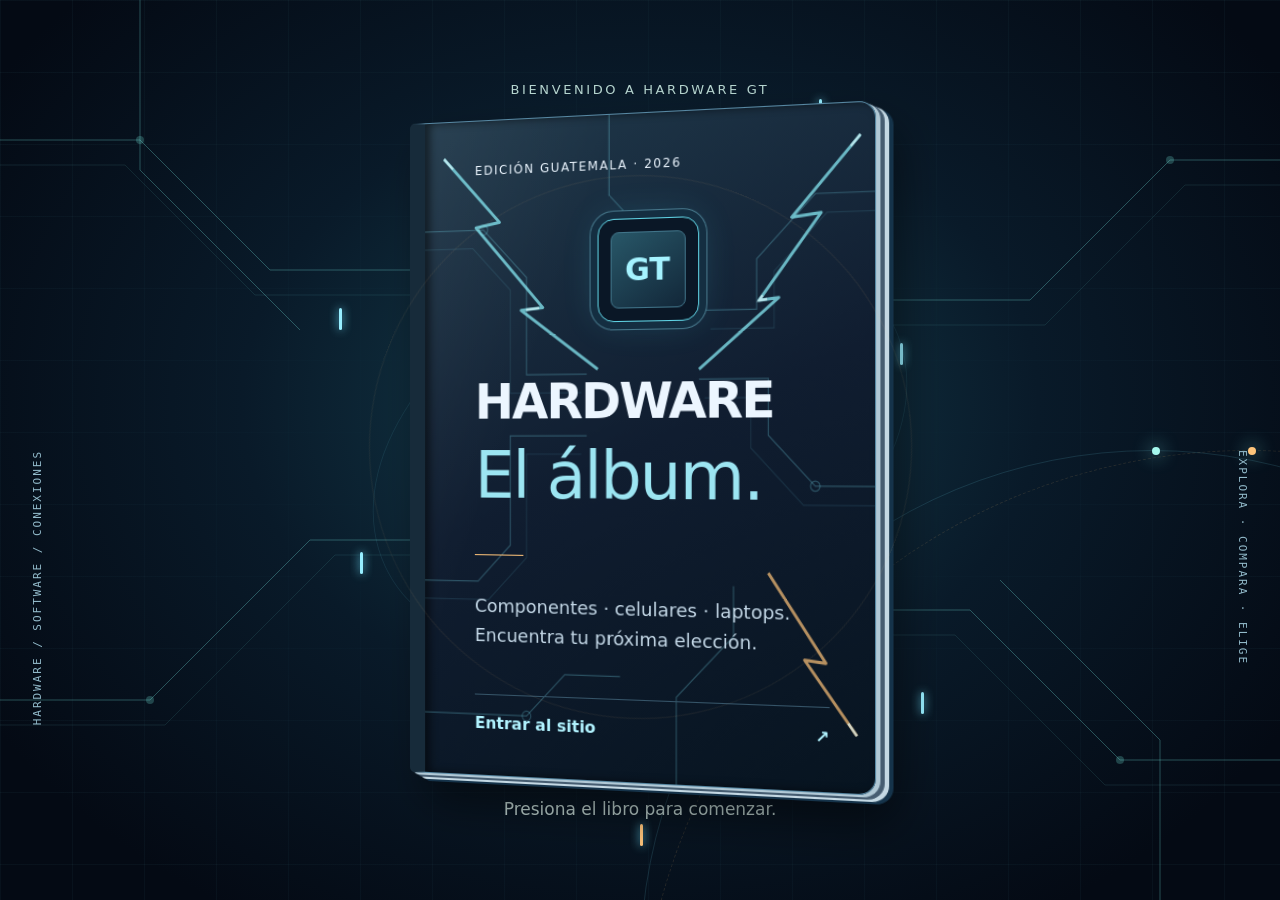
==== commit 9ea4de28: "Completa el álbum y optimiza sus animaciones" ====
--- a/index.html
+++ b/index.html
@@ -3,451 +3,58 @@
   <head>
     <meta charset="utf-8" />
     <meta name="viewport" content="width=device-width, initial-scale=1" />
-    <meta
-      name="description"
-      content="Álbum digital de componentes de hardware comparados para el mercado guatemalteco."
-    />
-    <title>Hardware GT — Álbum digital</title>
-    <link rel="preconnect" href="https://fonts.googleapis.com" />
-    <link rel="preconnect" href="https://fonts.gstatic.com" crossorigin />
-    <link
-      href="https://fonts.googleapis.com/css2?family=DM+Mono:wght@400;500&family=Manrope:wght@400;500;600;700;800&family=Unbounded:wght@400;500;600;700;800&display=swap"
-      rel="stylesheet"
-    />
-    <link rel="stylesheet" href="css/styles.css" />
-    <link rel="stylesheet" href="css/theme-motion.css" />
-    <link rel="stylesheet" href="css/software.css" />
-    <link rel="stylesheet" href="css/orbital-future.css" />
-    <link rel="stylesheet" href="css/holographic-computer.css" />
-    <link rel="stylesheet" href="css/floating-companion.css" />
-    <link rel="stylesheet" href="css/fox-7.css" />
-    <link rel="stylesheet" href="css/creator-portraits.css" />
+    <meta name="description" content="Abre el libro y descubre Hardware GT: 225 modelos organizados en 25 categorías, con tres opciones por gama." />
+    <title>Abre el álbum — Hardware GT</title>
+    <link rel="icon" href="media/favicon.svg" type="image/svg+xml" />
+    <link rel="stylesheet" href="css/album-book.css" />
+    <link rel="stylesheet" href="css/entrance.css" />
+    <link rel="stylesheet" href="css/page-transition.css" />
+    <link rel="prefetch" href="album.html" as="document" />
+    <link rel="prefetch" href="css/site.css" as="style" />
+    <script src="js/entrance.js" defer></script>
   </head>
   <body>
-    <!-- THESIS: Hardware GT is an orbital atlas, not a conventional product grid. OWN-WORLD: Deep cosmic blue, ultraviolet, ice light and animated luminous spheres form a navigable instrument field. STORY: Visitors move from an immersive computer scene into clear, comparable hardware choices. FIRST VIEWPORT: A full-height laptop signal sits inside an orbital chamber; the title and exploration action follow beneath it. FORM: User-pinned Orbital Atlas direction, seed 662001a4. FINISH: unreviewed and undocumented is unfinished; this build ends with the finish review, the verdict, DESIGN.md, and every shipping raster carrying its provenance. -->
-    <div class="orbital-field" aria-hidden="true">
-      <span class="scroll-orb"><i></i></span>
-      <span class="scroll-orb"><i></i></span>
-      <span class="scroll-orb"><i></i></span>
-      <span class="scroll-orb"><i></i></span>
-      <span class="scroll-orb"><i></i></span>
-      <span class="scroll-orb"><i></i></span>
-      <span class="scroll-orb"><i></i></span>
-      <span class="scroll-orb"><i></i></span>
+    <div class="tech-universe" aria-hidden="true">
+      <div class="tech-grid"></div>
+      <div class="tech-orbit orbit-one"></div>
+      <div class="tech-orbit orbit-two"></div>
+      <svg class="universe-circuits" viewBox="0 0 1440 900" preserveAspectRatio="xMidYMid slice">
+        <g fill="none" stroke="currentColor">
+          <path d="M0 140H220L350 270H500M0 700H230L390 540H520M1440 160H1250L1110 300H950M1440 760H1200L1050 610H960M220 0V170L380 330M1240 900V740L1080 580"/>
+          <path d="M0 165H205L335 295H500M0 725H245L415 555H520M1440 185H1265L1125 325H950M1440 785H1185L1035 635H960" opacity=".35"/>
+        </g>
+        <g class="universe-nodes" fill="currentColor"><circle cx="220" cy="140" r="4"/><circle cx="230" cy="700" r="4"/><circle cx="1250" cy="160" r="4"/><circle cx="1200" cy="760" r="4"/></g>
+      </svg>
+      <span class="tech-coordinate coordinate-left">HARDWARE / SOFTWARE / CONEXIONES</span>
+      <span class="tech-coordinate coordinate-right">EXPLORA · COMPARA · ELIGE</span>
     </div>
-    <div class="reading-progress" id="reading-progress"></div>
-    <header class="site-header">
-      <a class="brand" href="#inicio" aria-label="Hardware GT, ir al inicio"
-        ><span class="brand-mark">GT</span
-        ><span>HARDWARE<span class="brand-accent">.</span></span></a
-      >
-      <nav class="desktop-nav" aria-label="Navegación principal">
-        <a href="#album">Álbum</a><a href="#comparaciones">Comparaciones</a
-        ><a href="#recomendaciones">Recomendaciones</a
-        ><a href="#software">Software</a><a href="#guatemala">Guatemala</a
-        ><a href="#creadores">Creadores</a>
-      </nav>
-      <button
-        class="menu-toggle"
-        id="menu-toggle"
-        aria-expanded="false"
-        aria-controls="mobile-nav"
-      >
-        Menú <span>☰</span>
-      </button>
-      <div class="edition-pill">
-        <span class="status-dot"></span> Edición Guatemala · 2026
+    <main class="entrance">
+      <p class="entrance-label">BIENVENIDO A HARDWARE GT</p>
+      <div class="book-effects">
+        <div class="energy-field" aria-hidden="true"><i></i><i></i><i></i><i></i><i></i><i></i></div>
+      <a class="book-cover" id="enter-site" href="album.html" aria-label="Abrir el álbum y entrar al sitio web">
+        <span class="cover-light" aria-hidden="true"></span>
+        <svg class="cover-circuits" viewBox="0 0 400 540" preserveAspectRatio="none" aria-hidden="true">
+          <g fill="none" stroke="currentColor" stroke-width="1">
+            <path d="M0 90H55L95 130V210H150M400 70H350L300 120V160H250M400 300H350L310 260V215H250M0 380H50L80 350V260H150M170 0V65L200 95V145M230 540V470L280 420V380M0 490H95L130 455H180" />
+            <path d="M0 105H45L80 140V225H145M400 85H360L315 130V175H260M400 315H340L295 270V230H255M0 395H60L95 360V275H145" opacity=".4" />
+            <circle cx="55" cy="90" r="4"/><circle cx="350" cy="300" r="4"/><circle cx="95" cy="490" r="4"/>
+          </g>
+          <g class="energy-rays" fill="none" stroke="#8df5ff" stroke-width="2.5" stroke-linejoin="round">
+            <path d="M18 30L70 84L48 88L110 155L90 157L160 206" />
+            <path d="M388 25L330 88L355 85L302 153L319 151L250 207" />
+            <path d="M385 495L341 437L359 439L310 369" stroke="#ffc47a" />
+          </g>
+        </svg>
+        <span class="cover-edition">EDICIÓN GUATEMALA · 2026</span>
+        <span class="cover-emblem" aria-hidden="true"><span>GT</span></span>
+        <span class="cover-title">HARDWARE<br /><em>El álbum.</em></span>
+        <span class="cover-rule" aria-hidden="true"></span>
+        <span class="cover-description">Componentes · celulares · laptops.<br />Encuentra tu próxima elección.</span>
+        <span class="cover-open">Entrar al sitio <span aria-hidden="true">↗</span></span>
+      </a>
       </div>
-      <button
-        class="theme-switch"
-        id="theme-switch"
-        type="button"
-        aria-pressed="false"
-        aria-label="Cambiar a tema claro"
-      >
-        <span class="switch-track"><span class="switch-knob"></span></span
-        ><span class="switch-label">Tema oscuro</span>
-      </button>
-    </header>
-    <nav class="mobile-nav" id="mobile-nav" aria-label="Navegación móvil">
-      <a href="#album">Álbum</a><a href="#comparaciones">Comparaciones</a
-      ><a href="#recomendaciones">Recomendaciones</a
-      ><a href="#software">Software</a><a href="#guatemala">Guatemala</a
-      ><a href="#creadores">Creadores</a>
-    </nav>
-
-    <main id="inicio">
-      <section class="hero section-shell">
-        <div class="hero-copy reveal">
-          <p class="eyebrow">Álbum digital de componentes · GTQ</p>
-          <h1>
-            El mundo del<br /><em>hardware</em><span class="hero-dot">.</span>
-          </h1>
-          <p class="hero-lede">
-            Explora, compara y descubre los componentes que dan forma a cada
-            computadora, con referencias pensadas para comprar mejor en
-            Guatemala.
-          </p>
-          <div class="hero-actions">
-            <a class="button button-primary" href="#album"
-              >Explorar componentes <span>↗</span></a
-            ><a class="button button-quiet" href="#comparaciones"
-              >Ver comparaciones</a
-            >
-          </div>
-          <div class="hero-meta">
-            <span><strong>100</strong> componentes</span
-            ><span><strong>15+</strong> marcas</span
-            ><span><strong>Q</strong> moneda local</span>
-          </div>
-        </div>
-        <div
-          class="hero-visual reveal reveal-delay"
-          aria-label="Composición visual de componentes de computadora"
-        >
-          <div
-            class="holo-scene"
-            role="img"
-            aria-label="Computadora holográfica tridimensional con circuitos de luz y órbitas en movimiento"
-          >
-            <div class="holo-halo halo-outer"></div>
-            <div class="holo-halo halo-inner"></div>
-            <div class="holo-floor"></div>
-            <div class="holo-float">
-              <div class="holo-laptop">
-                <div class="holo-lid">
-                  <div class="holo-camera"></div>
-                  <div class="holo-screen">
-                    <div class="holo-screen-top">
-                      <span>HARDWARE GT</span
-                      ><span class="holo-live">EXPLORA EL SISTEMA</span>
-                    </div>
-                    <div class="holo-circuit">
-                      <svg viewBox="0 0 600 280" aria-hidden="true">
-                        <g
-                          class="circuit-traces"
-                          fill="none"
-                          stroke="currentColor"
-                          stroke-width="1.5"
-                        >
-                          <path
-                            d="M0 40H140L210 110H260 M0 140H260 M0 240H140L210 170H260 M600 40H460L390 110H340 M600 140H340 M600 240H460L390 170H340 M300 0V100 M300 280V180"
-                          />
-                          <circle cx="140" cy="40" r="5" />
-                          <circle cx="140" cy="240" r="5" />
-                          <circle cx="460" cy="40" r="5" />
-                          <circle cx="460" cy="240" r="5" />
-                        </g>
-                        <g
-                          class="circuit-flow"
-                          fill="none"
-                          stroke="currentColor"
-                          stroke-width="3"
-                        >
-                          <path
-                            d="M0 40H140L210 110H260 M600 240H460L390 170H340 M300 280V180 M600 140H340"
-                          />
-                        </g>
-                      </svg>
-                      <div class="holo-processor">
-                        <span>GT</span><small>CORE</small>
-                      </div>
-                      <span class="holo-node node-memory">MEMORY</span>
-                      <span class="holo-node node-graphics">GRAPHICS</span>
-                    </div>
-                    <div class="holo-screen-bottom">
-                      <span>HARDWARE × SOFTWARE</span
-                      ><span>CONEXIONES SIN LÍMITES</span>
-                    </div>
-                  </div>
-                </div>
-                <div class="holo-base">
-                  <div class="holo-keyboard">
-                    <i></i><i></i><i></i><i></i><i></i><i></i><i></i><i></i
-                    ><i></i><i></i><i></i><i></i><i></i><i></i><i></i><i></i
-                    ><i></i><i></i><i></i><i></i><i></i><i></i><i></i><i></i
-                    ><i></i><i></i><i></i><i></i><i></i><i></i><i></i><i></i
-                    ><i></i><i></i><i></i><i></i><i></i><i></i><i></i><i></i
-                    ><i></i><i></i><i></i><i></i><i></i><i></i><i></i><i></i
-                    ><i></i><i></i><i></i><i></i><i></i><i></i><i></i><i></i
-                    ><i></i><i></i><i></i><i></i>
-                  </div>
-                  <div class="holo-trackpad"></div>
-                  <div class="holo-edge"></div>
-                </div>
-              </div>
-            </div>
-            <div class="holo-satellite satellite-one"></div>
-            <div class="holo-satellite satellite-two"></div>
-            <div class="companion is-greeting" id="companion">
-              <div class="companion-message" id="companion-message">
-                <strong>¡Hola, soy FOX!</strong>
-                <span>Vamos a explorar tu próximo equipo.</span>
-              </div>
-              <button
-                class="companion-button"
-                id="companion-button"
-                type="button"
-                aria-label="Saludar a FOX, la mascota del álbum"
-              >
-                <span class="fox-character" aria-hidden="true">
-                  <span class="fox-tail"></span>
-                  <span class="fox-ear fox-ear-left"><i></i></span>
-                  <span class="fox-ear fox-ear-right"><i></i></span>
-                  <span class="fox-head">
-                    <i class="fox-eye fox-eye-left"></i>
-                    <i class="fox-eye fox-eye-right"></i>
-                    <span class="fox-muzzle"
-                      ><i class="fox-nose"></i><i class="fox-mouth"></i
-                    ></span>
-                    <i class="fox-freckle fox-freckle-left"></i>
-                    <i class="fox-freckle fox-freckle-right"></i>
-                  </span>
-                  <span class="fox-body"
-                    ><i class="fox-belly"></i><b>7</b></span
-                  >
-                  <span class="fox-paw fox-paw-left"></span>
-                  <span class="fox-paw fox-paw-right"></span>
-                  <span class="fox-foot fox-foot-left"></span>
-                  <span class="fox-foot fox-foot-right"></span>
-                </span>
-              </button>
-              <span class="companion-name" aria-hidden="true"
-                >FOX · TU COMPAÑERO</span
-              >
-            </div>
-          </div>
-        </div>
-      </section>
-
-      <section class="index-section section-shell" id="album">
-        <div class="section-heading reveal">
-          <div>
-            <p class="eyebrow">01 / Índice del álbum</p>
-            <h2>Explora por<br /><em>componente</em></h2>
-          </div>
-          <p class="section-note">
-            Una guía visual para entender qué hay dentro —y alrededor— de tu PC.
-          </p>
-        </div>
-        <div class="category-rail" id="category-rail"></div>
-      </section>
-
-      <section class="catalog-section section-shell" id="comparaciones">
-        <div class="catalog-top reveal">
-          <div>
-            <p class="eyebrow">02 / Comparativas curadas</p>
-            <h2>Hardware para<br /><em>elegir mejor.</em></h2>
-          </div>
-          <div class="catalog-tools">
-            <label class="search-box"
-              ><span>⌕</span
-              ><input
-                id="search"
-                type="search"
-                placeholder="Buscar componente, marca o modelo…"
-                aria-label="Buscar componente, marca o modelo"
-            /></label>
-            <div
-              class="filter-row"
-              id="filters"
-              role="group"
-              aria-label="Filtrar componentes"
-            ></div>
-          </div>
-        </div>
-        <div class="catalog-status">
-          <span id="count">Mostrando 12 componentes</span
-          ><span>Precios aproximados · GTQ</span>
-        </div>
-        <div class="component-list" id="component-list"></div>
-      </section>
-
-      <section
-        class="recommendations-section section-shell"
-        id="recomendaciones"
-      >
-        <div class="section-heading reveal">
-          <div>
-            <p class="eyebrow">03 / Veredicto editorial</p>
-            <h2>Recomendaciones<br /><em>por categoría.</em></h2>
-          </div>
-          <p class="section-note">
-            Una decisión clara después de revisar rendimiento, precio, uso y
-            disponibilidad.
-          </p>
-        </div>
-        <div class="recommendation-grid" id="recommendation-grid"></div>
-      </section>
-
-      <section class="guatemala-section section-shell" id="guatemala">
-        <div class="guatemala-intro reveal">
-          <p class="eyebrow">03 / Comprar local</p>
-          <h2>Hardware<br />en <em>Guatemala.</em></h2>
-          <p>
-            El mejor componente no siempre es el más caro. Compara garantía,
-            compatibilidad, envío y existencia antes de tomar una decisión.
-          </p>
-        </div>
-        <div class="store-grid">
-          <article class="store-card reveal">
-            <span class="store-number">01</span>
-            <h3>Intelaf</h3>
-            <p>Componentes, periféricos y equipo para armado.</p>
-            <div>
-              <span>Ciudad de Guatemala</span
-              ><a
-                href="https://www.intelaf.com/"
-                target="_blank"
-                rel="noreferrer"
-                >Visitar tienda ↗</a
-              >
-            </div>
-          </article>
-          <article class="store-card reveal reveal-delay">
-            <span class="store-number">02</span>
-            <h3>Pacifiko</h3>
-            <p>Catálogo amplio, opciones de envío nacional y marketplace.</p>
-            <div>
-              <span>Cobertura nacional</span
-              ><a
-                href="https://www.pacifiko.com/"
-                target="_blank"
-                rel="noreferrer"
-                >Visitar tienda ↗</a
-              >
-            </div>
-          </article>
-          <article class="store-card reveal">
-            <span class="store-number">03</span>
-            <h3>Kemik</h3>
-            <p>Tecnología, accesorios y opciones para oficina o estudio.</p>
-            <div>
-              <span>Guatemala</span
-              ><a href="https://www.kemik.gt/" target="_blank" rel="noreferrer"
-                >Visitar tienda ↗</a
-              >
-            </div>
-          </article>
-        </div>
-        <p class="source-note">
-          Nota editorial: los precios y disponibilidad mostrados son referencias
-          aproximadas; pueden cambiar según tienda, fecha, garantía y tipo de
-          cambio. Confirma la ficha antes de comprar.
-        </p>
-      </section>
-
-      <section class="featured-section section-shell">
-        <div class="section-heading reveal">
-          <div>
-            <p class="eyebrow">04 / Selección del álbum</p>
-            <h2>Lo que<br /><em>recomendamos.</em></h2>
-          </div>
-          <p class="section-note">
-            Ganadores por equilibrio entre rendimiento, precio, características
-            y disponibilidad.
-          </p>
-        </div>
-        <div class="featured-grid" id="featured-grid"></div>
-      </section>
-      <section class="software-section section-shell" id="software">
-        <div class="section-heading reveal">
-          <div>
-            <p class="eyebrow">05 / La capa invisible</p>
-            <h2>Software que<br /><em>hace posible.</em></h2>
-          </div>
-          <p class="section-note">
-            El hardware es el cuerpo. El software define lo que puedes crear con
-            él.
-          </p>
-        </div>
-        <div class="software-grid" id="software-grid"></div>
-      </section>
-
-      <section class="lesson-section section-shell">
-        <div class="lesson-card reveal">
-          <div>
-            <p class="eyebrow">06 / Cierre de edición</p>
-            <h2>¿Qué<br /><em>aprendimos?</em></h2>
-          </div>
-          <div class="lesson-copy">
-            <p>
-              Elegir hardware es construir un sistema, no coleccionar
-              especificaciones. Un procesador potente necesita una placa
-              compatible; una GPU necesita una fuente que la sostenga; un SSD
-              rápido necesita una ruta que no lo limite.
-            </p>
-            <p>
-              Tu mejor compra depende del uso, el presupuesto, la garantía y lo
-              que realmente está disponible en Guatemala.
-            </p>
-            <a href="#album" class="text-link"
-              >Volver a explorar <span>↗</span></a
-            >
-          </div>
-        </div>
-      </section>
-
-      <section class="creators-section section-shell" id="creadores">
-        <div class="creators-heading reveal">
-          <p class="eyebrow">07 / Proyecto académico</p>
-          <h2>Creadores<br /><em>del álbum.</em></h2>
-          <p>Conoce a las personas detrás del álbum.</p>
-        </div>
-        <div class="creator-grid">
-          <article class="creator-card reveal">
-            <div class="creator-avatar creator-photo creator-photo-one">
-              <img
-                src="media/creators/wender-sosa.webp"
-                alt="Retrato ilustrado de Wender Armín Sosa Gómez"
-                loading="lazy"
-              />
-              <span>01</span>
-            </div>
-            <div class="creator-info">
-              <span>CREADOR 01</span>
-              <h3>Wender Armín Sosa Gómez</h3>
-              <p>♧ Carné: 4490-23-10755</p>
-              <p>⌁ Carrera: Ingeniería en Sistemas</p>
-              <p>⌂ Universidad: Mariano Gálvez De Guatemala</p>
-            </div>
-          </article>
-          <article class="creator-card reveal reveal-delay">
-            <div class="creator-avatar creator-photo creator-photo-two">
-              <img
-                src="media/creators/pablo-munoz.webp"
-                alt="Retrato ilustrado de Pablo Santhiago Muñoz Morales"
-                loading="lazy"
-              />
-              <span>02</span>
-            </div>
-            <div class="creator-info">
-              <span>CREADOR 02</span>
-              <h3>Pablo Santhiago Muñoz Morales</h3>
-              <p>♧ Carné: 4490-23-16262</p>
-              <p>⌁ Carrera: Ingeniería en Sistemas</p>
-              <p>⌂ Universidad: Mariano Gálvez De Guatemala</p>
-            </div>
-          </article>
-        </div>
-      </section>
+      <p class="entrance-caption">Presiona el libro para comenzar.</p>
     </main>
-    <footer class="site-footer">
-      <div class="footer-brand">
-        <a class="brand" href="#inicio"
-          ><span class="brand-mark">GT</span
-          ><span>HARDWARE<span class="brand-accent">.</span></span></a
-        >
-        <p>Álbum Digital de Componentes de Hardware</p>
-      </div>
-      <div class="footer-meta">
-        <span>Proyecto académico · Guatemala · 2026</span
-        ><span>Precios sujetos a cambio · Fuentes enlazadas en cada ficha</span>
-      </div>
-    </footer>
-    <button class="to-top" id="to-top" aria-label="Volver al inicio">↑</button>
-    <script src="js/catalog-extra.js"></script>
-    <script src="js/app.js"></script>
-    <script src="js/floating-companion.js"></script>
   </body>
 </html>
--- a/css/album-book.css
+++ b/css/album-book.css
@@ -0,0 +1,387 @@
+#book-cover-stage[hidden],
+#album-index[hidden],
+#comparaciones[hidden],
+#close-album[hidden] {
+  display: none !important;
+}
+
+.book-entrance {
+  padding-block: 48px;
+  scroll-margin-top: 100px;
+}
+
+.book-cover-stage {
+  display: grid;
+  justify-items: center;
+  gap: 34px;
+  padding: 32px 16px 50px;
+  perspective: 1200px;
+}
+
+.book-cover {
+  position: relative;
+  display: flex;
+  flex-direction: column;
+  align-items: flex-start;
+  width: min(390px, 85vw);
+  min-height: 530px;
+  padding: 38px 34px 32px 46px;
+  border: 1px solid #91bbab;
+  border-left: 16px solid #153e37;
+  border-radius: 5px 16px 16px 5px;
+  background: repeating-linear-gradient(90deg, #ffffff03 0 1px, transparent 1px 4px), linear-gradient(135deg, #244d43, #0e2725);
+  color: #f6edcc;
+  box-shadow: inset 5px 0 10px #0005, 5px 3px 0 #d4d3bf, 9px 5px 0 #858e7b, 13px 7px 0 #e6e3cf, 17px 9px 0 #25483e, 22px 28px 48px #0005;
+  transform: rotateY(-12deg);
+  transform-origin: left center;
+  font-family: var(--sans);
+  text-align: left;
+  cursor: pointer;
+  transition: transform 400ms ease, box-shadow 400ms ease;
+  animation: cover-levitate 5s ease-in-out infinite;
+}
+
+@keyframes cover-levitate {
+  0%, 100% { translate: 0 0; }
+  50% { translate: 0 -14px; }
+}
+
+.album-modal {
+  width: min(1440px, calc(100vw - 48px));
+  max-width: none;
+  height: calc(100dvh - 48px);
+  max-height: none;
+  margin: auto;
+  padding: 0;
+  border: 1px solid var(--atlas-border);
+  border-radius: 24px;
+  color: var(--atlas-text);
+  background: var(--atlas-bg);
+  box-shadow: 0 35px 120px #0009;
+  overflow: auto;
+  overscroll-behavior: contain;
+  scrollbar-gutter: stable;
+}
+
+.album-modal::backdrop {
+  background: #020d18bd;
+  backdrop-filter: blur(12px);
+}
+
+.album-modal-header {
+  position: sticky;
+  top: 0;
+  z-index: 20;
+  display: flex;
+  align-items: center;
+  justify-content: space-between;
+  gap: 12px;
+  padding: 16px 28px;
+  background: var(--atlas-bg);
+  border-bottom: 1px solid var(--atlas-border);
+}
+
+.album-modal-header strong {
+  font-size: 14px;
+  letter-spacing: .06em;
+}
+
+.album-modal #close-album {
+  color: var(--atlas-text);
+  background: var(--atlas-soft);
+  border-color: var(--atlas-border);
+  white-space: nowrap;
+}
+
+.album-modal .album-book,
+.album-modal #album-index,
+.album-modal #comparaciones {
+  scroll-margin-top: 95px;
+}
+
+@media (max-width: 760px) {
+  .album-modal {
+    width: calc(100vw - 16px);
+    height: calc(100dvh - 16px);
+    border-radius: 16px;
+  }
+
+  .album-modal-header {
+    padding: 10px 14px;
+  }
+
+  .album-modal-header strong {
+    font-size: 11px;
+    max-width: 130px;
+  }
+
+  .album-modal .section-shell {
+    padding-inline: 14px;
+  }
+}
+
+.book-cover:hover {
+  transform: rotateY(-20deg) translateY(-5px);
+}
+
+.book-cover:focus-visible {
+  outline: 4px solid var(--atlas-accent);
+  outline-offset: 12px;
+}
+
+.cover-edition {
+  font-size: 12px;
+  letter-spacing: 0.13em;
+}
+
+.cover-emblem {
+  display: grid;
+  place-items: center;
+  width: 68px;
+  height: 68px;
+  margin-block: 34px;
+  border: 1px solid #d6c793;
+  border-radius: 50%;
+  font-size: 25px;
+  font-weight: 800;
+}
+
+.cover-title {
+  font-size: clamp(27px, 5vw, 36px);
+  font-weight: 800;
+  line-height: 1.3;
+  letter-spacing: -0.04em;
+}
+
+.cover-title em {
+  font-family: Georgia, serif;
+  font-weight: 400;
+  font-size: 1.35em;
+}
+
+.cover-rule {
+  width: 50px;
+  height: 1px;
+  background: #d6c793;
+  margin: 24px 0;
+}
+
+.cover-description {
+  font-size: 17px;
+  line-height: 1.7;
+}
+
+.cover-open {
+  display: flex;
+  justify-content: space-between;
+  width: 100%;
+  margin-top: 32px;
+  font-size: 16px;
+  font-weight: 700;
+}
+
+.cover-caption {
+  color: var(--atlas-muted);
+  text-align: center;
+  font-size: 17px;
+}
+
+@media (max-width: 480px) {
+  .book-cover {
+    width: min(290px, 73vw);
+    min-height: 460px;
+    padding: 26px 20px;
+    border-left-width: 10px;
+  }
+
+  .cover-emblem {
+    margin-block: 24px;
+  }
+}
+
+@media (prefers-reduced-motion: reduce) {
+  .book-cover {
+    transition: none;
+    animation: none;
+  }
+
+  .book-cover:hover {
+    transform: rotateY(-12deg);
+  }
+}
+
+.album-book {
+  position: relative;
+  isolation: isolate;
+  margin: 30px 0 48px;
+  padding: clamp(16px, 3vw, 40px);
+  border: 1px solid var(--atlas-border);
+  border-left: 9px solid var(--atlas-accent);
+  border-radius: 8px 24px 24px 8px;
+  background: var(--atlas-panel);
+  box-shadow: 5px 5px 0 var(--atlas-soft), 9px 9px 0 var(--atlas-border), 0 24px 65px #0003;
+  scroll-margin-top: 110px;
+}
+
+.book-toolbar {
+  display: flex;
+  justify-content: space-between;
+  align-items: center;
+  gap: 24px;
+  padding-bottom: 24px;
+  border-bottom: 1px solid var(--atlas-border);
+}
+
+.book-toolbar p {
+  margin: 8px 0 0;
+  font-size: 20px;
+  font-weight: 700;
+  color: var(--atlas-text);
+}
+
+.book-index {
+  display: grid;
+  gap: 8px;
+  font-size: 14px;
+  color: var(--atlas-muted);
+}
+
+.book-index select {
+  max-width: 100%;
+  min-height: 48px;
+  padding: 10px 34px 10px 14px;
+  border: 1px solid var(--atlas-border);
+  border-radius: 10px;
+  background: var(--atlas-soft);
+  color: var(--atlas-text);
+  font: inherit;
+  font-size: 16px;
+}
+
+.book-navigation {
+  display: flex;
+  justify-content: space-between;
+  align-items: center;
+  gap: 12px;
+  padding: 22px 0;
+}
+
+.book-navigation button {
+  min-height: 48px;
+  padding: 12px 20px;
+  border: 1px solid var(--atlas-border);
+  border-radius: 8px;
+  color: var(--atlas-text);
+  background: var(--atlas-soft);
+  font: 700 16px/1.4 var(--sans);
+  cursor: pointer;
+  transition: transform 180ms ease, border-color 180ms ease;
+}
+
+.book-navigation button:hover:not(:disabled) {
+  transform: translateY(-3px);
+  border-color: var(--atlas-accent);
+}
+
+.book-navigation button:disabled {
+  opacity: 0.45;
+  cursor: default;
+}
+
+.book-navigation button:focus-visible,
+.book-index select:focus-visible {
+  outline: 3px solid var(--atlas-accent);
+  outline-offset: 4px;
+}
+
+.book-page-number {
+  color: var(--atlas-muted);
+  font: 500 15px/1.5 var(--mono);
+  white-space: nowrap;
+}
+
+.book-stage {
+  overflow: clip;
+  padding: 8px 0;
+}
+
+.album-book .component-section[hidden] {
+  display: none !important;
+}
+
+.album-book .component-section {
+  margin: 0;
+  padding-top: 12px;
+  backface-visibility: hidden;
+}
+
+.book-navigation-bottom {
+  border-top: 1px solid var(--atlas-border);
+  padding-bottom: 0;
+}
+
+.album-book .spec-list {
+  grid-template-columns: minmax(0, 1fr);
+}
+
+.album-book .spec-list div {
+  display: grid;
+  grid-template-columns: minmax(0, 1fr) minmax(0, 1fr);
+  gap: 12px;
+}
+
+.album-book .spec-list b {
+  max-width: none;
+  font-size: 16px;
+  line-height: 1.6;
+}
+
+@media (max-width: 1000px) {
+  .album-book .product-grid {
+    grid-template-columns: minmax(0, 1fr);
+  }
+}
+
+@media (max-width: 760px) {
+  .album-book {
+    border-left-width: 4px;
+    border-radius: 4px 16px 16px 4px;
+    padding: 14px;
+    scroll-margin-top: 85px;
+  }
+
+  .book-toolbar {
+    display: grid;
+    gap: 18px;
+  }
+
+  .book-index {
+    min-width: 0;
+  }
+
+  .book-navigation {
+    flex-wrap: wrap;
+  }
+
+  .book-navigation button {
+    flex: 1;
+    padding: 10px;
+    font-size: 14px;
+  }
+
+  .book-page-number {
+    order: -1;
+    width: 100%;
+    text-align: center;
+  }
+
+  .album-book .component-header {
+    flex-wrap: wrap;
+  }
+}
+
+@media (prefers-reduced-motion: reduce) {
+  .book-navigation button {
+    transition: none;
+  }
+}
--- a/css/entrance.css
+++ b/css/entrance.css
@@ -0,0 +1,480 @@
+:root {
+  color-scheme: dark;
+  --sans: system-ui, sans-serif;
+  --atlas-accent: #72efd0;
+}
+
+* {
+  box-sizing: border-box;
+}
+
+body {
+  margin: 0;
+  color: #e9f4ef;
+  font-family: var(--sans);
+  background: radial-gradient(ellipse at 50% 40%, #163549, #080f1d 55%, #050913);
+}
+
+.entrance {
+  min-height: 100svh;
+  display: flex;
+  flex-direction: column;
+  justify-content: center;
+  align-items: center;
+  gap: 36px;
+  padding: 40px 24px;
+  overflow: clip;
+  perspective: 1400px;
+}
+
+.entrance-label {
+  margin: 0;
+  font-size: 13px;
+  letter-spacing: .2em;
+  text-align: center;
+  color: #b7d6d0;
+}
+
+.entrance .book-cover {
+  text-decoration: none;
+  flex-shrink: 0;
+  isolation: isolate;
+  color: #ecf6ff;
+  border-color: #5889a4;
+  border-left-color: #172b3a;
+  background: linear-gradient(110deg, #ffffff0c, transparent 30%), linear-gradient(155deg, #20394b, #101d30 50%, #071420);
+  box-shadow: inset 5px 0 9px #0008, 4px 2px 0 #b0c8d5, 8px 4px 0 #465d71, 12px 6px 0 #c4d8e3, 16px 8px 0 #15334a, 18px 26px 45px #0008;
+  /* Keep the hit target stationary so taps and keyboard activation stay reliable. */
+  animation: none;
+  transition: none;
+  touch-action: manipulation;
+  -webkit-tap-highlight-color: transparent;
+}
+
+.book-cover > span {
+  position: relative;
+  z-index: 1;
+}
+
+.cover-circuits {
+  position: absolute;
+  inset: 0;
+  width: 100%;
+  height: 100%;
+  color: #66bcd055;
+  pointer-events: none;
+}
+
+.energy-rays {
+  opacity: .7;
+}
+
+.entrance .cover-emblem {
+  align-self: center;
+  width: 100px;
+  height: 100px;
+  border: 1px solid #61d6e7;
+  border-radius: 16px;
+  background: #0a1726;
+  box-shadow: 0 0 0 7px #142e41, 0 0 0 8px #46768a, 0 0 35px #42c8e333;
+}
+
+.cover-emblem span {
+  display: grid;
+  place-items: center;
+  width: 74px;
+  height: 74px;
+  border: 1px solid #41758a;
+  border-radius: 8px;
+  background: linear-gradient(145deg, #285768, #122739);
+  color: #a5f3ff;
+  font: 800 30px/1 system-ui, sans-serif;
+}
+
+.entrance .cover-title em {
+  font-family: var(--sans);
+  font-style: normal;
+  font-weight: 300;
+  color: #9ce5f2;
+}
+
+.entrance .cover-rule {
+  background: #ffc47a;
+}
+
+.entrance .cover-description {
+  color: #c4d8e7;
+}
+
+.entrance .cover-open {
+  padding-top: 18px;
+  border-top: 1px solid #365569;
+  color: #b1f3ff;
+}
+
+.is-entering .book-cover,
+.is-away .book-cover,
+.is-entering .energy-rays,
+.is-away .energy-rays {
+  animation-play-state: paused;
+}
+
+@keyframes tech-float {
+  0%, 100% { transform: translateY(0) rotateY(-12deg); }
+  50% { transform: translateY(-10px) rotateY(-9deg); }
+}
+
+@keyframes energy-breathe {
+  0%, 100% { opacity: .45; }
+  50% { opacity: .95; }
+}
+
+@media (prefers-reduced-motion: reduce) {
+  .entrance .book-cover,
+  .energy-rays {
+    animation: none;
+  }
+}
+
+.entrance-caption {
+  margin: 0;
+  color: #bdd1ce;
+  font-size: 17px;
+  text-align: center;
+}
+
+.book-effects {
+  position: relative;
+  perspective: 1400px;
+  transform: rotateX(0deg) rotateY(0deg);
+  transition: transform 250ms ease-out;
+}
+
+.book-effects::before,
+.book-effects::after {
+  content: "";
+  position: absolute;
+  inset: 18% -18%;
+  border: 1px solid #79e9ff44;
+  border-radius: 50%;
+  pointer-events: none;
+  transform: rotate(-25deg) scale(.9);
+  opacity: .35;
+}
+
+.book-effects::after {
+  inset: 8% -9%;
+  transform: rotate(22deg);
+  border-color: #ffc47a33;
+}
+
+.book-cover .cover-light {
+  position: absolute;
+  inset: 0;
+  z-index: 2;
+  border-radius: inherit;
+  overflow: hidden;
+  pointer-events: none;
+}
+
+.cover-light::before {
+  content: "";
+  position: absolute;
+  inset: -30%;
+  background: linear-gradient(115deg, transparent 38%, #8de7ff18 48%, #ffffff20 50%, transparent 62%);
+  transform: translateX(-75%);
+  animation: holographic-sweep 7s ease-in-out infinite;
+}
+
+.cover-light::after {
+  content: "";
+  position: absolute;
+  width: 220px;
+  height: 220px;
+  left: -110px;
+  top: -110px;
+  background: radial-gradient(circle, #aeedff24, transparent 68%);
+  transform: translate(var(--light-x, 150px), var(--light-y, 160px));
+  opacity: 0;
+  transition: opacity 250ms ease;
+}
+
+.book-effects.is-pointing .cover-light::after {
+  opacity: 1;
+}
+
+.circuit-pulses {
+  fill: none;
+  stroke: #e1fcff;
+  stroke-width: 2;
+  stroke-dasharray: 12 180;
+  /* Keep the circuit texture cached; the cover sweep supplies the motion. */
+  opacity: .65;
+}
+
+.energy-field {
+  position: absolute;
+  inset: -25px;
+  pointer-events: none;
+}
+
+.energy-field i {
+  position: absolute;
+  width: 3px;
+  height: 22px;
+  border-radius: 3px;
+  background: #97eeff;
+  box-shadow: 0 0 10px #6ee3ff;
+  left: -5%;
+  top: 65%;
+  animation: energy-rise 5s ease-in-out infinite;
+}
+
+.energy-field i:nth-child(2) { left: 105%; top: 85%; animation-delay: -2s; }
+.energy-field i:nth-child(3) { left: 101%; top: 35%; animation-delay: -3.5s; }
+.energy-field i:nth-child(4) { left: -9%; top: 30%; animation-delay: -1s; }
+.energy-field i:nth-child(5) { left: 50%; top: 104%; animation-delay: -4s; background: #ffc47a; }
+.energy-field i:nth-child(6) { left: 85%; top: 0; animation-delay: -2.5s; }
+
+.is-entering .book-effects::before {
+  animation: entry-wave 850ms ease-out both;
+}
+
+.is-entering .book-effects::after {
+  animation: entry-wave 850ms 100ms ease-out both;
+}
+
+.is-entering .cover-light::before,
+.is-entering .circuit-pulses,
+.is-entering .energy-field i,
+.is-away .cover-light::before,
+.is-away .circuit-pulses,
+.is-away .energy-field i {
+  animation-play-state: paused;
+}
+
+@keyframes holographic-sweep {
+  0%, 20% { transform: translateX(-75%); }
+  70%, 100% { transform: translateX(75%); }
+}
+
+@keyframes circuit-travel {
+  to { stroke-dashoffset: -384; }
+}
+
+@keyframes energy-rise {
+  0%, 100% { transform: translateY(0) scaleY(.3); opacity: 0; }
+  35% { opacity: .7; }
+  80% { transform: translateY(-70px) scaleY(1); opacity: 0; }
+}
+
+@keyframes entry-wave {
+  from { transform: scale(.8); opacity: .8; }
+  to { transform: scale(2); opacity: 0; }
+}
+
+@media (pointer: coarse) {
+  .energy-field i:nth-child(n+4) { display: none; }
+  .circuit-pulses { animation-duration: 8s; }
+}
+
+@media (prefers-reduced-motion: reduce) {
+  .book-effects { transform: none; transition: none; }
+  .cover-light::before,
+  .circuit-pulses,
+  .energy-field i,
+  .is-entering .book-effects::before,
+  .is-entering .book-effects::after { animation: none; }
+  .energy-field { display: none; }
+}
+
+@media (max-height: 740px) {
+  .entrance {
+    gap: 24px;
+    padding-block: 28px;
+  }
+
+  .entrance .book-cover {
+    min-height: 440px;
+    padding-block: 24px;
+  }
+
+  .cover-emblem {
+    margin-block: 20px;
+  }
+}
+
+/* Full-screen technological stage; all large surfaces remain static. */
+.tech-universe {
+  position: fixed;
+  inset: 0;
+  overflow: hidden;
+  pointer-events: none;
+  z-index: -1;
+  background: radial-gradient(ellipse at 50% 45%, #143d4d 0, #091a29 44%, #040a14 85%);
+}
+.tech-grid {
+  position: absolute;
+  inset: 0;
+  background-image: linear-gradient(#7ad6e30b 1px, transparent 1px), linear-gradient(90deg, #7ad6e30b 1px, transparent 1px);
+  background-size: 72px 72px;
+  mask-image: radial-gradient(ellipse, transparent 20%, #000 85%);
+}
+.tech-orbit {
+  position: absolute;
+  width: min(80vw, 1100px);
+  aspect-ratio: 1;
+  left: 50%;
+  top: 50%;
+  border: 1px solid #75d9ef24;
+  border-radius: 50%;
+  animation: orbital-turn 50s linear infinite;
+}
+.tech-orbit::before {
+  content: "";
+  position: absolute;
+  width: 8px;
+  height: 8px;
+  left: 50%;
+  top: -4px;
+  border-radius: 50%;
+  background: #a5f8ed;
+  box-shadow: 0 0 18px #7be8e8;
+}
+.orbit-two {
+  width: min(95vw, 1400px);
+  border-style: dashed;
+  border-color: #f6bd7120;
+  animation-duration: 80s;
+  animation-direction: reverse;
+}
+.orbit-two::before {
+  background: #ffc47a;
+}
+.universe-circuits {
+  position: absolute;
+  width: 100%;
+  height: 100%;
+  color: #6ddbd354;
+}
+.universe-nodes {
+  opacity: .8;
+}
+.tech-coordinate {
+  position: absolute;
+  top: 50%;
+  color: #93bbcb;
+  font: 11px/1.4 ui-monospace, monospace;
+  letter-spacing: .18em;
+  writing-mode: vertical-rl;
+}
+.coordinate-left {
+  left: 30px;
+  transform: rotate(180deg);
+}
+.coordinate-right {
+  right: 30px;
+}
+.entrance {
+  width: 100%;
+  min-height: 100svh;
+  gap: clamp(18px, 3vh, 34px);
+  padding-block: clamp(24px, 4vh, 48px);
+}
+.entrance .book-cover {
+  width: min(460px, 80vw);
+  min-height: min(650px, 72svh);
+  padding: clamp(26px, 4vw, 42px);
+  padding-left: clamp(32px, 5vw, 52px);
+  justify-content: space-between;
+}
+.entrance .cover-title {
+  font-size: clamp(32px, 4.5vw, 48px);
+}
+.entrance .cover-description {
+  font-size: clamp(15px, 1.5vw, 18px);
+  line-height: 1.65;
+}
+.entrance .cover-open {
+  width: 100%;
+}
+.book-cover:focus-visible {
+  outline: 3px solid #a5f8ed;
+  outline-offset: 12px;
+}
+.is-away .tech-orbit,
+.is-away .universe-nodes {
+  animation-play-state: paused;
+}
+@keyframes orbital-turn {
+  from {
+    transform: translate(-50%, -50%) rotate(0);
+  }
+  to {
+    transform: translate(-50%, -50%) rotate(360deg);
+  }
+}
+@media (max-width: 620px) {
+  .tech-coordinate {
+    display: none;
+  }
+  .tech-orbit {
+    width: 130vw;
+  }
+  .orbit-two {
+    display: none;
+  }
+  .entrance .cover-emblem {
+    width: 80px;
+    height: 80px;
+    margin-block: 24px;
+  }
+  .cover-emblem span {
+    width: 58px;
+    height: 58px;
+  }
+  .entrance .book-cover {
+    min-height: min(550px, 72svh);
+  }
+}
+@media (max-height: 530px) and (min-width: 621px) {
+  .entrance {
+    gap: 16px;
+    padding: 24px;
+  }
+  .entrance .book-cover {
+    min-height: 270px;
+    width: min(540px, 80vw);
+    padding: 16px 28px;
+  }
+  .entrance .cover-emblem {
+    display: none;
+  }
+  .entrance .cover-title {
+    font-size: 28px;
+    line-height: 1.15;
+  }
+  .entrance .cover-title em {
+    font-size: 1.2em;
+  }
+  .entrance .cover-description {
+    font-size: 14px;
+    line-height: 1.4;
+  }
+  .entrance .cover-rule {
+    margin-block: 12px;
+  }
+  .entrance .cover-open {
+    margin-top: 12px;
+    padding-top: 10px;
+  }
+}
+@media (prefers-reduced-motion: reduce) {
+  .tech-orbit,
+  .universe-nodes {
+    animation: none;
+  }
+  .tech-orbit {
+    transform: translate(-50%, -50%);
+  }
+}
--- a/css/page-transition.css
+++ b/css/page-transition.css
@@ -0,0 +1,50 @@
+/* The browser holds the old document until the destination can be painted. */
+@view-transition {
+  navigation: auto;
+}
+
+::view-transition-group(root) {
+  animation-duration: 650ms;
+}
+
+::view-transition-old(root) {
+  animation: album-depart 650ms cubic-bezier(.22, 1, .36, 1) both;
+  mix-blend-mode: normal;
+}
+
+::view-transition-new(root) {
+  animation: album-arrive 650ms cubic-bezier(.22, 1, .36, 1) both;
+  mix-blend-mode: normal;
+}
+
+@keyframes album-depart {
+  from {
+    opacity: 1;
+    transform: perspective(1400px) rotateY(0) scale(1);
+  }
+  to {
+    opacity: 0;
+    transform: perspective(1400px) rotateY(-8deg) scale(1.06);
+  }
+}
+
+@keyframes album-arrive {
+  from {
+    opacity: 0;
+    transform: translateY(16px) scale(.985);
+  }
+  to {
+    opacity: 1;
+    transform: translateY(0) scale(1);
+  }
+}
+
+@media (prefers-reduced-motion: reduce) {
+  @view-transition {
+    navigation: none;
+  }
+  ::view-transition-old(root),
+  ::view-transition-new(root) {
+    animation: none;
+  }
+}
--- a/css/site.css
+++ b/css/site.css
@@ -0,0 +1,462 @@
+/* Shared layout: readable cards, restrained motion and both color themes. */
+:root {
+  color-scheme: dark;
+  --page: #080c1b;
+  --surface: #131b30;
+  --text: #f1f5ff;
+  --muted: #bbc7df;
+  --line: #354560;
+  --accent: #69ecd3;
+  --image-bg: #ffffff;
+}
+[data-theme="light"] {
+  color-scheme: light;
+  --page: #f1f5f9;
+  --surface: #ffffff;
+  --text: #16243a;
+  --muted: #4e6075;
+  --line: #cad5e1;
+  --accent: #006f62;
+}
+* {
+  box-sizing: border-box;
+}
+html {
+  scroll-behavior: smooth;
+  scroll-padding-top: 140px;
+}
+body {
+  margin: 0;
+  background: var(--page);
+  color: var(--text);
+  font-family: "Manrope", system-ui, sans-serif;
+  font-size: 18px;
+  line-height: 1.65;
+}
+a {
+  color: inherit;
+}
+button, input, select {
+  font: inherit;
+}
+button, select {
+  cursor: pointer;
+}
+button, .page-link {
+  padding: .65rem 1rem;
+  border: 1px solid var(--line);
+  border-radius: 12px;
+  background: var(--surface);
+  color: var(--text);
+}
+button:disabled {
+  opacity: .45;
+  cursor: default;
+}
+:focus-visible {
+  outline: 3px solid var(--accent);
+  outline-offset: 5px;
+}
+.skip-link {
+  position: fixed;
+  top: -100px;
+  left: 20px;
+  z-index: 200;
+}
+.skip-link:focus {
+  top: 10px;
+  background: var(--surface);
+  padding: 12px;
+}
+.page-nav {
+  position: sticky;
+  top: 0;
+  z-index: 80;
+  display: flex;
+  align-items: center;
+  justify-content: space-between;
+  flex-wrap: wrap;
+  gap: 12px 24px;
+  padding: 14px max(5vw, 18px);
+  background: var(--page);
+  border-bottom: 1px solid var(--line);
+}
+.page-brand {
+  font-weight: 800;
+  text-decoration: none;
+  letter-spacing: -.04em;
+}
+.page-brand span {
+  color: var(--accent);
+}
+.page-nav nav {
+  display: flex;
+  flex-wrap: wrap;
+  gap: 8px 20px;
+  font-size: 16px;
+}
+.page-nav nav a {
+  text-decoration: none;
+  padding: 5px 0;
+  color: var(--muted);
+}
+.page-nav nav a[aria-current="page"] {
+  color: var(--accent);
+  border-bottom: 2px solid;
+}
+.page-main {
+  width: min(1380px, 90%);
+  margin: 0 auto;
+  padding: 60px 0 90px;
+}
+.page-intro {
+  max-width: 850px;
+  margin-bottom: 36px;
+}
+.page-intro h1 {
+  font-size: clamp(2.4rem, 5vw, 4.7rem);
+  line-height: 1.08;
+  letter-spacing: -.055em;
+  margin: 15px 0 22px;
+}
+.page-intro p {
+  color: var(--muted);
+}
+.kicker {
+  text-transform: uppercase;
+  letter-spacing: .15em;
+  color: var(--accent);
+  font-size: .8rem;
+  font-weight: 800;
+}
+.catalog-tools {
+  display: flex;
+  gap: 18px;
+  flex-wrap: wrap;
+  padding: 24px;
+  margin: 24px 0;
+  border: 1px solid var(--line);
+  border-radius: 18px;
+  background: var(--surface);
+}
+.catalog-tools label {
+  display: grid;
+  flex: 1 1 230px;
+  gap: 6px;
+  font-size: 15px;
+  font-weight: 700;
+}
+.catalog-tools input, .catalog-tools select {
+  width: 100%;
+  min-width: 0;
+  padding: 12px;
+  border: 1px solid var(--line);
+  border-radius: 10px;
+  background: var(--page);
+  color: var(--text);
+}
+.catalog-pager {
+  display: flex;
+  align-items: center;
+  justify-content: space-between;
+  gap: 16px;
+  margin: 30px 0;
+}
+.catalog-pager p {
+  text-align: center;
+  margin: 0;
+  color: var(--muted);
+  font-size: 16px;
+}
+.tier-block {
+  margin-top: 54px;
+}
+.tier-heading {
+  display: flex;
+  gap: 20px;
+  flex-wrap: wrap;
+  align-items: baseline;
+  padding-bottom: 18px;
+  border-bottom: 1px solid var(--line);
+  margin-bottom: 26px;
+}
+.tier-heading h2 {
+  margin: 0;
+  font-size: 1.8rem;
+  letter-spacing: -.04em;
+}
+.tier-heading p {
+  margin: 0;
+  color: var(--muted);
+  font-size: 16px;
+}
+.product-grid, .chapter-grid {
+  display: grid;
+  grid-template-columns: repeat(3, minmax(0, 1fr));
+  gap: 24px;
+}
+.product-entry {
+  min-width: 0;
+  display: flex;
+  flex-direction: column;
+  border: 1px solid var(--line);
+  border-radius: 22px;
+  overflow: hidden;
+  background: var(--surface);
+  animation: card-appear .45s ease both;
+}
+.product-picture {
+  height: 265px;
+  display: grid;
+  place-items: center;
+  margin: 0;
+  padding: 24px;
+  background: var(--image-bg);
+  color: #526175;
+}
+.product-picture img {
+  display: block;
+  width: 100%;
+  height: 217px;
+  object-fit: contain;
+}
+.product-picture .photo-pending {
+  max-width: 230px;
+  text-align: center;
+  font-size: 15px;
+}
+.product-copy {
+  padding: 26px;
+  flex: 1;
+  display: flex;
+  flex-direction: column;
+}
+.product-copy h3 {
+  margin: 8px 0 24px;
+  line-height: 1.35;
+  font-size: 1.35rem;
+  letter-spacing: -.03em;
+}
+.product-copy dl {
+  margin: 0 0 25px;
+}
+.product-copy dl div {
+  padding: 10px 0;
+  border-bottom: 1px solid var(--line);
+}
+.product-copy dt {
+  font-size: 14px;
+  color: var(--muted);
+}
+.product-copy dd {
+  margin: 3px 0 0;
+  font-weight: 650;
+  line-height: 1.5;
+}
+.source-link {
+  display: inline-block;
+  margin-top: 20px;
+  font-size: 14px;
+  color: var(--muted);
+  text-underline-offset: 4px;
+}
+.chapter-grid {
+  grid-template-columns: repeat(2, minmax(0, 1fr));
+  margin-top: 30px;
+}
+.chapter-card {
+  display: block;
+  padding: 36px;
+  background: var(--surface);
+  border: 1px solid var(--line);
+  border-radius: 22px;
+  text-decoration: none;
+  transition: transform .25s ease, border-color .25s ease;
+}
+.chapter-card:hover {
+  transform: translateY(-5px);
+  border-color: var(--accent);
+}
+.chapter-card h2 {
+  margin: 14px 0 8px;
+  font-size: 1.8rem;
+}
+.chapter-card p {
+  margin: 0 0 24px;
+  color: var(--muted);
+}
+.chapter-card b {
+  color: var(--accent);
+}
+.page-footer {
+  padding: 32px 5%;
+  border-top: 1px solid var(--line);
+  color: var(--muted);
+  font-size: 15px;
+}
+.page-top {
+  position: fixed;
+  bottom: 20px;
+  right: 20px;
+  z-index: 50;
+  box-shadow: 0 5px 20px #0003;
+}
+.empty-state {
+  padding: 50px;
+  border: 1px dashed var(--line);
+  border-radius: 18px;
+  text-align: center;
+}
+.people-grid {
+  display: grid;
+  grid-template-columns: repeat(2, minmax(0, 1fr));
+  gap: 30px;
+}
+.person-card {
+  padding: 30px;
+  background: var(--surface);
+  border: 1px solid var(--line);
+  border-radius: 22px;
+}
+.person-card img {
+  width: 100%;
+  height: 360px;
+  object-fit: cover;
+  object-position: center top;
+  border-radius: 16px;
+}
+.person-card h2 {
+  font-size: 1.4rem;
+}
+.person-card p {
+  color: var(--muted);
+}
+@keyframes card-appear {
+  from {
+    opacity: 0;
+    transform: translateY(12px);
+  }
+  to {
+    opacity: 1;
+    transform: translateY(0);
+  }
+}
+@media (max-width: 1000px) {
+  .product-grid {
+    grid-template-columns: repeat(2, minmax(0, 1fr));
+  }
+  .page-nav nav {
+    order: 3;
+    width: 100%;
+  }
+}
+@media (max-width: 620px) {
+  .page-main {
+    width: 92%;
+    padding-top: 35px;
+  }
+  .product-grid, .chapter-grid, .people-grid {
+    grid-template-columns: minmax(0, 1fr);
+  }
+  .page-nav {
+    gap: 8px;
+    padding: 10px 4%;
+  }
+  .page-nav nav {
+    gap: 5px 14px;
+    font-size: 14px;
+  }
+  .page-nav button {
+    font-size: 14px;
+  }
+  .catalog-tools {
+    padding: 16px;
+  }
+  .catalog-pager {
+    gap: 8px;
+  }
+  .catalog-pager button {
+    font-size: 14px;
+    padding: 10px;
+  }
+  .product-copy {
+    padding: 24px;
+  }
+  .chapter-card {
+    padding: 28px;
+  }
+}
+@media (prefers-reduced-motion: reduce) {
+  html {
+    scroll-behavior: auto;
+  }
+  *, *::before, *::after {
+    animation-duration: .01ms !important;
+    animation-iteration-count: 1 !important;
+    transition-duration: .01ms !important;
+  }
+}
+
+/* A quiet circuit field carries the technology theme through the catalogue. */
+body::before {
+  content: "";
+  position: fixed;
+  inset: 0;
+  pointer-events: none;
+  z-index: -1;
+  background-image: linear-gradient(var(--line) 1px, transparent 1px), linear-gradient(90deg, var(--line) 1px, transparent 1px);
+  background-size: 96px 96px;
+  opacity: .13;
+  mask-image: linear-gradient(#000, transparent 70%);
+}
+.tier-advice {
+  display: grid;
+  grid-template-columns: minmax(200px, .8fr) minmax(0, 1.6fr);
+  gap: 28px;
+  padding: clamp(24px, 3vw, 40px);
+  margin-top: 24px;
+  border: 1px solid var(--line);
+  border-left: 4px solid var(--accent);
+  border-radius: 0 18px 18px 0;
+  background: var(--surface);
+}
+.tier-advice h3 {
+  font-size: clamp(21px, 2vw, 28px);
+  letter-spacing: -.035em;
+  line-height: 1.35;
+  margin: 12px 0 0;
+}
+.tier-advice p {
+  margin: 0 0 14px;
+  max-width: 75ch;
+  line-height: 1.8;
+}
+.tier-advice small {
+  color: var(--muted);
+  font-size: 14px;
+}
+.product-entry {
+  position: relative;
+}
+.product-entry.is-recommended {
+  border-color: var(--accent);
+}
+.choice-label {
+  position: absolute;
+  z-index: 1;
+  top: 12px;
+  left: 12px;
+  padding: 6px 12px;
+  color: var(--text);
+  background: var(--surface);
+  border: 1px solid var(--accent);
+  border-radius: 100px;
+  font-size: 13px;
+  font-weight: 750;
+}
+@media (max-width: 700px) {
+  .tier-advice {
+    grid-template-columns: minmax(0, 1fr);
+    gap: 20px;
+  }
+}
